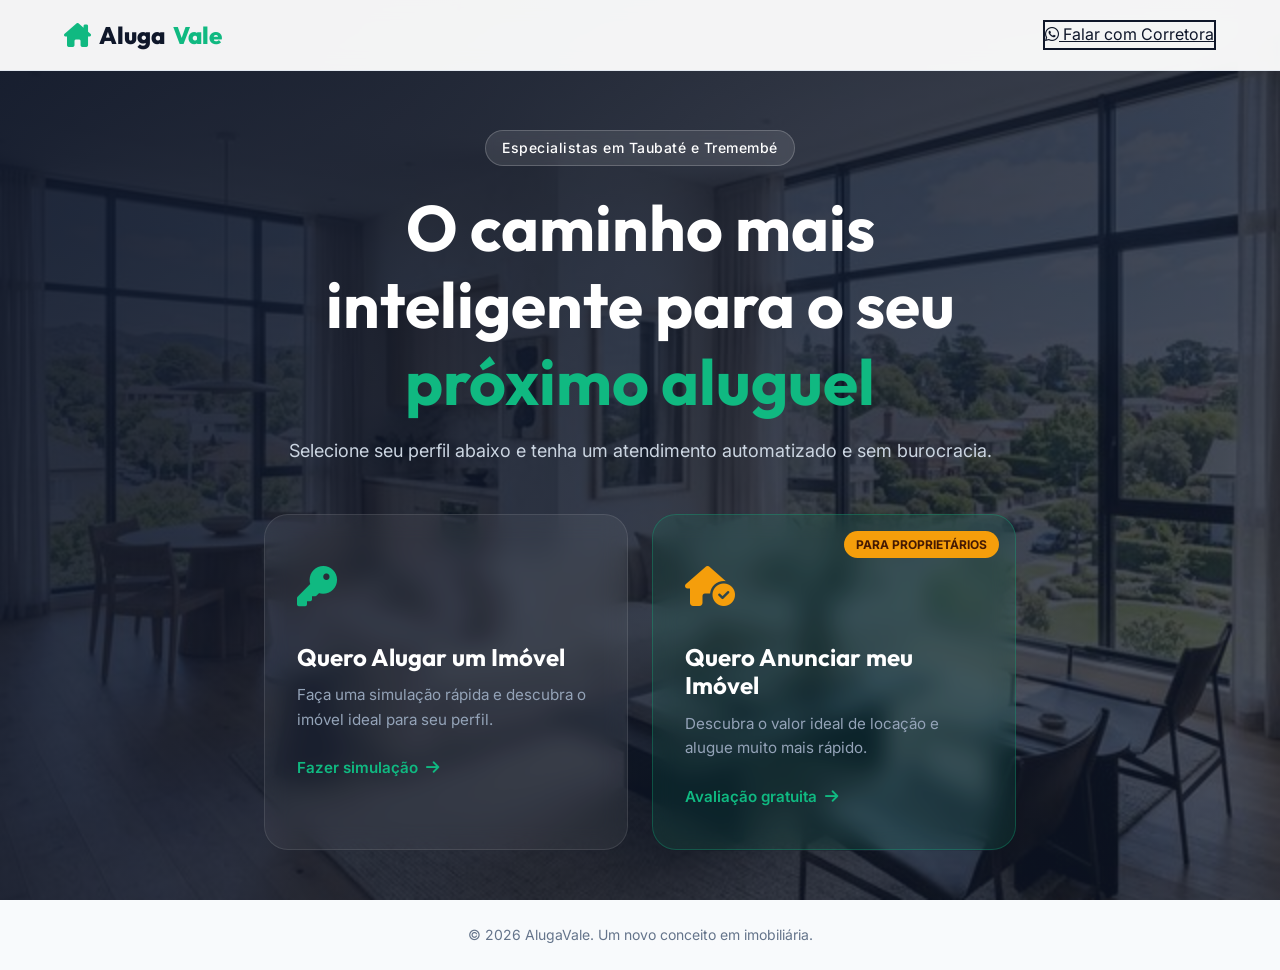
==== index.html @ ba24fe77 "style: format index.html and update whatsapp number" ====
<!DOCTYPE html>
<html lang="pt-BR">

<head>
    <meta charset="UTF-8">
    <meta name="viewport" content="width=device-width, initial-scale=1.0">
    <title>AlugaVale | Especialistas em Taubaté e Tremembé</title>
    <meta name="description"
        content="A forma mais inteligente e ágil de alugar ou anunciar seu imóvel em Taubaté e Tremembé. Sem burocracia.">

    <!-- Google Fonts -->
    <link rel="preconnect" href="https://fonts.googleapis.com">
    <link rel="preconnect" href="https://fonts.gstatic.com" crossorigin>
    <link
        href="https://fonts.googleapis.com/css2?family=Inter:wght@300;400;500;600&family=Outfit:wght@400;500;600;700;800&display=swap"
        rel="stylesheet">

    <!-- FontAwesome -->
    <link rel="stylesheet" href="https://cdnjs.cloudflare.com/ajax/libs/font-awesome/6.4.0/css/all.min.css">

    <link rel="stylesheet" href="css/style.css">
</head>

<body>

    <!-- Navbar -->
    <nav class="navbar">
        <div class="container nav-container">
            <div class="logo">
                <i class="fa-solid fa-house-chimney"></i> Aluga<span>Vale</span>
            </div>
            <a href="https://wa.me/5512992400019" target="_blank" class="btn-outline">
                <i class="fa-brands fa-whatsapp"></i> Falar com Corretora
            </a>
        </div>
    </nav>

    <!-- Main Hero Section -->
    <section class="hero" id="hero-section">
        <div class="hero-bg"></div>
        <div class="hero-overlay"></div>
        <div class="container hero-content">
            <span class="badge">Especialistas em Taubaté e Tremembé</span>
            <h1>O caminho mais inteligente para o seu <span class="highlight">próximo aluguel</span></h1>
            <p class="subtitle">Selecione seu perfil abaixo e tenha um atendimento automatizado e sem burocracia.</p>

            <div class="action-cards">
                <!-- Card Inquilino -->
                <div class="action-card" id="btn-inquilino">
                    <div class="card-icon">
                        <i class="fa-solid fa-key"></i>
                    </div>
                    <h3>Quero Alugar um Imóvel</h3>
                    <p>Faça uma simulação rápida e descubra o imóvel ideal para seu perfil.</p>
                    <span class="card-link">Fazer simulação <i class="fa-solid fa-arrow-right"></i></span>
                </div>

                <!-- Card Proprietário (Destaque) -->
                <div class="action-card featured" id="btn-proprietario">
                    <div class="card-badge">Para Proprietários</div>
                    <div class="card-icon">
                        <i class="fa-solid fa-house-circle-check"></i>
                    </div>
                    <h3>Quero Anunciar meu Imóvel</h3>
                    <p>Descubra o valor ideal de locação e alugue muito mais rápido.</p>
                    <span class="card-link">Avaliação gratuita <i class="fa-solid fa-arrow-right"></i></span>
                </div>
            </div>
        </div>
    </section>

    <!-- Flow: Inquilino (Buscador / Simulador) -->
    <section class="flow-section hidden" id="flow-inquilino">
        <div class="container flow-container">
            <button class="btn-back" onclick="app.showHero()"><i class="fa-solid fa-arrow-left"></i> Voltar</button>
            <div class="form-wrapper">
                <div class="form-header">
                    <h2>Encontre seu novo lar 🏠</h2>
                    <p>Responda 3 perguntas rápidas para encontrarmos as melhores opções para você.</p>
                </div>

                <!-- Progress Line -->
                <div class="progress-bar">
                    <div class="progress-fill" id="tenant-progress"></div>
                </div>

                <div class="wizard" id="tenant-wizard">
                    <!-- Step 1 -->
                    <div class="step active" data-step="1">
                        <h3>Onde você quer morar?</h3>
                        <div class="options-grid">
                            <div class="option-box" onclick="app.selectOption(this, 'cidade', 'Taubaté')">Taubaté</div>
                            <div class="option-box" onclick="app.selectOption(this, 'cidade', 'Tremembé')">Tremembé
                            </div>
                            <div class="option-box" onclick="app.selectOption(this, 'cidade', 'Indiferente')">
                                Indiferente</div>
                        </div>

                        <h3 class="mt-4">Que tipo de imóvel?</h3>
                        <div class="options-grid">
                            <div class="option-box" onclick="app.selectOption(this, 'tipo', 'Casa')">Casa</div>
                            <div class="option-box" onclick="app.selectOption(this, 'tipo', 'Apartamento')">Apartamento
                            </div>
                            <div class="option-box" onclick="app.selectOption(this, 'tipo', 'Comercial')">Comercial
                            </div>
                            <div class="option-box" onclick="app.selectOption(this, 'tipo', 'Terreno')">Terreno</div>
                        </div>
                        <button class="btn-primary mt-4" onclick="app.nextStep('tenant', 2)">Próximo Passo <i
                                class="fa-solid fa-arrow-right"></i></button>
                    </div>

                    <!-- Step 2 -->
                    <div class="step" data-step="2">
                        <h3>Qual o valor máximo de aluguel?</h3>
                        <div class="range-container mt-4">
                            <input type="range" id="rent-value" min="800" max="4000" step="100" value="1500"
                                oninput="app.updateRentValue(this.value)">
                            <div class="value-display">Até R$ <span id="rent-value-display">1.500</span>/mês</div>
                        </div>
                        <p class="hint"><i class="fa-solid fa-circle-info"></i> Lembre-se: o aluguel não deve
                            comprometer mais que 30% da sua renda.</p>

                        <div class="step-actions mt-4">
                            <button class="btn-outline" onclick="app.prevStep('tenant', 1)">Voltar</button>
                            <button class="btn-primary" onclick="app.nextStep('tenant', 3)">Próximo Passo <i
                                    class="fa-solid fa-arrow-right"></i></button>
                        </div>
                    </div>

                    <!-- Step 3 -->
                    <div class="step" data-step="3">
                        <h3>Análise de Perfil (Confidencial) 🔒</h3>
                        <p class="subtitle mb-4">Isso ajuda a agilizar a sua aprovação!</p>

                        <div class="input-group">
                            <label>Renda familiar mensal aproximada:</label>
                            <select id="renda-familiar" class="form-control">
                                <option value="Até R$ 3.000">Até R$ 3.000</option>
                                <option value="R$ 3.000 a R$ 5.000">R$ 3.000 a R$ 5.000</option>
                                <option value="R$ 5.000 a R$ 8.000">R$ 5.000 a R$ 8.000</option>
                                <option value="Acima de R$ 8.000">Acima de R$ 8.000</option>
                            </select>
                        </div>

                        <div class="input-group mt-4">
                            <label>Possui restrição no nome (SPC/Serasa)?</label>
                            <div class="options-grid">
                                <div class="option-box" onclick="app.selectOption(this, 'restricao', 'Não')">Não, nome
                                    limpo</div>
                                <div class="option-box" onclick="app.selectOption(this, 'restricao', 'Sim')">Sim, possuo
                                </div>
                            </div>
                        </div>

                        <div class="step-actions mt-4">
                            <button class="btn-outline" onclick="app.prevStep('tenant', 2)">Voltar</button>
                            <button class="btn-success" onclick="app.finishTenantFlow()">Ver Resultado <i
                                    class="fa-solid fa-check"></i></button>
                        </div>
                    </div>

                    <!-- Result -->
                    <div class="step" data-step="4">
                        <div class="success-message">
                            <div class="success-icon"><i class="fa-solid fa-bolt"></i></div>
                            <h3>Análise Concluída!</h3>
                            <p>Temos ótimas opções com o seu perfil. Como seu perfil já está pré-analisado, seu
                                atendimento será prioritário.</p>
                            <button class="btn-whatsapp pulse" onclick="app.sendTenantWhatsApp()">
                                <i class="fa-brands fa-whatsapp"></i> Falar com a Corretora Agora
                            </button>
                        </div>
                    </div>
                </div>
            </div>
        </div>
    </section>

    <!-- Flow: Proprietário (Captação) -->
    <section class="flow-section hidden" id="flow-proprietario">
        <div class="container flow-container">
            <button class="btn-back" onclick="app.showHero()"><i class="fa-solid fa-arrow-left"></i> Voltar</button>
            <div class="form-wrapper">
                <div class="form-header">
                    <div class="badge-gold">Avaliação Gratuita</div>
                    <h2>Alugue seu imóvel rápido 🚀</h2>
                    <p>Preencha os dados básicos do seu imóvel e receba uma estimativa de preço e nosso plano de
                        captação.</p>
                </div>

                <div class="owner-form">
                    <div class="input-group">
                        <label>Seu Nome</label>
                        <input type="text" id="owner-name" class="form-control" placeholder="Como devemos te chamar?">
                    </div>
                    <div class="input-group">
                        <label>Tipo de Imóvel</label>
                        <select id="owner-type" class="form-control">
                            <option value="Casa">Casa</option>
                            <option value="Apartamento">Apartamento</option>
                            <option value="Ponto Comercial">Ponto Comercial</option>
                            <option value="Terreno">Terreno</option>
                        </select>
                    </div>
                    <div class="input-group">
                        <label>Bairro do Imóvel (Taubaté ou Tremembé)</label>
                        <input type="text" id="owner-bairro" class="form-control"
                            placeholder="Ex: Independência, Taubaté">
                    </div>

                    <button class="btn-primary btn-block mt-4" onclick="app.sendOwnerWhatsApp()">
                        Solicitar Avaliação e Alugar Rápido <i class="fa-solid fa-paper-plane"></i>
                    </button>
                </div>

                <div class="benefits-grid mt-4">
                    <div class="benefit-item">
                        <i class="fa-solid fa-shield-halved"></i> Aluguel Garantido
                    </div>
                    <div class="benefit-item">
                        <i class="fa-solid fa-bolt"></i> Agilidade
                    </div>
                    <div class="benefit-item">
                        <i class="fa-solid fa-magnifying-glass-chart"></i> Vistoria Detalhada
                    </div>
                </div>
            </div>
        </div>
    </section>

    <!-- Footer -->
    <footer>
        <div class="container footer-content">
            <p>&copy; 2026 AlugaVale. Um novo conceito em imobiliária.</p>
        </div>
    </footer>

    <script src="js/app.js"></script>
</body>

</html>
---- css/style.css ----
/* =========================================
   Design System & Variables
   ========================================= */
:root {
    /* Colors */
    --primary: #0F172A; /* Deep Navy */
    --primary-light: #1E293B;
    --accent: #10B981; /* Emerald Green - Success/Action */
    --accent-hover: #059669;
    --gold: #F59E0B; /* Used for premium highlights */
    
    --bg-main: #F8FAFC;
    --surface: #FFFFFF;
    
    --text-main: #1E293B;
    --text-muted: #64748B;
    
    /* Typography */
    --font-heading: 'Outfit', sans-serif;
    --font-body: 'Inter', sans-serif;
    
    /* Shadows & Effects */
    --shadow-sm: 0 1px 2px 0 rgb(0 0 0 / 0.05);
    --shadow-md: 0 4px 6px -1px rgb(0 0 0 / 0.1), 0 2px 4px -2px rgb(0 0 0 / 0.1);
    --shadow-xl: 0 20px 25px -5px rgb(0 0 0 / 0.1), 0 8px 10px -6px rgb(0 0 0 / 0.1);
    --shadow-colored: 0 20px 25px -5px rgba(16, 185, 129, 0.2);
    
    --radius-md: 12px;
    --radius-lg: 24px;
    --transition: all 0.3s cubic-bezier(0.4, 0, 0.2, 1);
}

/* =========================================
   Reset & Base Styles
   ========================================= */
* {
    margin: 0;
    padding: 0;
    box-sizing: border-box;
}

body {
    font-family: var(--font-body);
    background-color: var(--bg-main);
    color: var(--text-main);
    line-height: 1.6;
    -webkit-font-smoothing: antialiased;
}

h1, h2, h3, h4, h5, h6 {
    font-family: var(--font-heading);
    font-weight: 700;
    line-height: 1.2;
    color: var(--primary);
}

.container {
    width: 100%;
    max-width: 1200px;
    margin: 0 auto;
    padding: 0 24px;
}

.hidden {
    display: none !important;
}

.mt-4 { margin-top: 1.5rem; }
.mb-4 { margin-bottom: 1.5rem; }

/* =========================================
   Buttons & Inputs
   ========================================= */
button, .btn {
    font-family: var(--font-body);
    font-weight: 600;
    border: none;
    border-radius: var(--radius-md);
    padding: 14px 28px;
    cursor: pointer;
    transition: var(--transition);
    display: inline-flex;
    align-items: center;
    justify-content: center;
    gap: 8px;
    font-size: 1rem;
}

.btn-primary {
    background-color: var(--primary);
    color: white;
}
.btn-primary:hover {
    background-color: var(--primary-light);
    transform: translateY(-2px);
    box-shadow: var(--shadow-md);
}

.btn-success {
    background-color: var(--accent);
    color: white;
}
.btn-success:hover {
    background-color: var(--accent-hover);
    transform: translateY(-2px);
    box-shadow: var(--shadow-colored);
}

.btn-outline {
    background-color: transparent;
    color: var(--primary);
    border: 2px solid var(--primary);
}
.btn-outline:hover {
    background-color: var(--primary);
    color: white;
}

.btn-whatsapp {
    background-color: #25D366;
    color: white;
    font-size: 1.1rem;
    padding: 16px 32px;
}
.btn-whatsapp:hover {
    background-color: #1EBE5D;
}

.btn-block {
    width: 100%;
}

.form-control {
    width: 100%;
    padding: 14px;
    border: 1px solid #E2E8F0;
    border-radius: var(--radius-md);
    font-family: var(--font-body);
    font-size: 1rem;
    color: var(--text-main);
    transition: var(--transition);
    background-color: var(--bg-main);
}
.form-control:focus {
    outline: none;
    border-color: var(--accent);
    box-shadow: 0 0 0 3px rgba(16, 185, 129, 0.1);
}

.input-group label {
    display: block;
    font-weight: 500;
    margin-bottom: 8px;
    color: var(--primary);
}

/* =========================================
   Navbar
   ========================================= */
.navbar {
    background-color: rgba(255, 255, 255, 0.95);
    backdrop-filter: blur(10px);
    position: fixed;
    top: 0;
    left: 0;
    width: 100%;
    z-index: 100;
    border-bottom: 1px solid #E2E8F0;
    padding: 16px 0;
}
.nav-container {
    display: flex;
    justify-content: space-between;
    align-items: center;
}
.logo {
    font-size: 1.5rem;
    font-family: var(--font-heading);
    font-weight: 800;
    color: var(--primary);
    display: flex;
    align-items: center;
    gap: 8px;
}
.logo span {
    color: var(--accent);
}
.logo i {
    color: var(--accent);
}

/* =========================================
   Hero Section
   ========================================= */
.hero {
    min-height: 100vh;
    display: flex;
    align-items: center;
    position: relative;
    padding-top: 80px; /* Offset for navbar */
    overflow: hidden;
}

.hero-bg {
    position: absolute;
    top: 0;
    left: 0;
    width: 100%;
    height: 100%;
    background: url('../images/hero-bg.png') center/cover no-repeat;
    z-index: 1;
}

.hero-overlay {
    position: absolute;
    top: 0;
    left: 0;
    width: 100%;
    height: 100%;
    background: linear-gradient(135deg, rgba(15, 23, 42, 0.95) 0%, rgba(15, 23, 42, 0.7) 100%);
    z-index: 2;
}

.hero-content {
    position: relative;
    z-index: 3;
    color: white;
    text-align: center;
    max-width: 800px;
}

.badge {
    display: inline-block;
    background: rgba(255, 255, 255, 0.1);
    backdrop-filter: blur(4px);
    padding: 6px 16px;
    border-radius: 100px;
    font-size: 0.875rem;
    font-weight: 500;
    margin-bottom: 24px;
    border: 1px solid rgba(255, 255, 255, 0.2);
    letter-spacing: 0.5px;
}

.hero h1 {
    font-size: clamp(2.5rem, 5vw, 4rem);
    color: white;
    margin-bottom: 16px;
}
.hero h1 .highlight {
    color: var(--accent);
    position: relative;
}

.hero .subtitle {
    font-size: 1.125rem;
    color: #CBD5E1;
    margin-bottom: 48px;
}

/* Action Cards */
.action-cards {
    display: grid;
    grid-template-columns: repeat(auto-fit, minmax(300px, 1fr));
    gap: 24px;
    margin-top: 32px;
}

.action-card {
    background: rgba(255, 255, 255, 0.05);
    backdrop-filter: blur(12px);
    border: 1px solid rgba(255, 255, 255, 0.1);
    border-radius: var(--radius-lg);
    padding: 40px 32px;
    text-align: left;
    cursor: pointer;
    transition: var(--transition);
    position: relative;
    overflow: hidden;
}

.action-card:hover {
    background: rgba(255, 255, 255, 0.1);
    transform: translateY(-8px);
    border-color: rgba(255, 255, 255, 0.3);
}

.action-card.featured {
    background: rgba(16, 185, 129, 0.1);
    border: 1px solid rgba(16, 185, 129, 0.3);
}
.action-card.featured:hover {
    background: rgba(16, 185, 129, 0.15);
    border-color: var(--accent);
    box-shadow: 0 10px 30px -10px rgba(16, 185, 129, 0.3);
}

.card-badge {
    position: absolute;
    top: 16px;
    right: 16px;
    background: var(--gold);
    color: #451A03;
    font-size: 0.75rem;
    font-weight: 700;
    padding: 4px 12px;
    border-radius: 100px;
    text-transform: uppercase;
}

.card-icon {
    font-size: 2.5rem;
    color: var(--accent);
    margin-bottom: 24px;
}
.action-card.featured .card-icon {
    color: var(--gold);
}

.action-card h3 {
    color: white;
    font-size: 1.5rem;
    margin-bottom: 12px;
}

.action-card p {
    color: #94A3B8;
    margin-bottom: 24px;
    font-size: 0.95rem;
}

.card-link {
    color: var(--accent);
    font-weight: 600;
    display: flex;
    align-items: center;
    gap: 8px;
    font-size: 0.95rem;
}

/* =========================================
   Flow Sections (Forms & Wizard)
   ========================================= */
.flow-section {
    min-height: 100vh;
    padding: 100px 0 60px;
    animation: fadeIn 0.4s ease-out;
}

.btn-back {
    background: none;
    color: var(--text-muted);
    padding: 8px 0;
    margin-bottom: 24px;
}
.btn-back:hover {
    color: var(--primary);
}

.form-wrapper {
    background: var(--surface);
    border-radius: var(--radius-lg);
    box-shadow: var(--shadow-xl);
    padding: 48px;
    max-width: 700px;
    margin: 0 auto;
}

.form-header {
    text-align: center;
    margin-bottom: 40px;
}

.badge-gold {
    display: inline-block;
    background: #FEF3C7;
    color: #D97706;
    padding: 6px 16px;
    border-radius: 100px;
    font-size: 0.875rem;
    font-weight: 600;
    margin-bottom: 16px;
}

.form-header p {
    color: var(--text-muted);
    margin-top: 8px;
}

/* Wizard Logic */
.progress-bar {
    height: 6px;
    background: #E2E8F0;
    border-radius: 100px;
    margin-bottom: 40px;
    overflow: hidden;
}
.progress-fill {
    height: 100%;
    background: var(--accent);
    width: 25%;
    transition: width 0.4s ease;
}

.step {
    display: none;
    animation: slideUp 0.4s ease-out;
}
.step.active {
    display: block;
}

/* Options Grid */
.options-grid {
    display: grid;
    grid-template-columns: repeat(auto-fit, minmax(150px, 1fr));
    gap: 16px;
    margin-top: 16px;
}

.option-box {
    border: 2px solid #E2E8F0;
    border-radius: var(--radius-md);
    padding: 16px;
    text-align: center;
    cursor: pointer;
    font-weight: 500;
    transition: var(--transition);
    color: var(--text-muted);
}
.option-box:hover {
    border-color: var(--accent);
    color: var(--primary);
    background: rgba(16, 185, 129, 0.05);
}
.option-box.selected {
    border-color: var(--accent);
    background: var(--accent);
    color: white;
}

/* Range Input */
.range-container {
    padding: 24px;
    background: var(--bg-main);
    border-radius: var(--radius-md);
    text-align: center;
}
input[type=range] {
    width: 100%;
    accent-color: var(--accent);
    margin-bottom: 16px;
}
.value-display {
    font-size: 1.5rem;
    font-family: var(--font-heading);
    font-weight: 700;
    color: var(--primary);
}
.hint {
    font-size: 0.875rem;
    color: var(--text-muted);
    margin-top: 12px;
    text-align: center;
}

.step-actions {
    display: flex;
    justify-content: space-between;
}

/* Success Message */
.success-message {
    text-align: center;
    padding: 24px 0;
}
.success-icon {
    font-size: 4rem;
    color: var(--gold);
    margin-bottom: 24px;
}
.success-message p {
    color: var(--text-muted);
    margin-bottom: 32px;
}

.pulse {
    animation: pulseObj 2s infinite;
}

/* Owner Form specific */
.owner-form .input-group {
    margin-bottom: 20px;
}

.benefits-grid {
    display: grid;
    grid-template-columns: repeat(3, 1fr);
    gap: 16px;
    border-top: 1px solid #E2E8F0;
    padding-top: 24px;
}
.benefit-item {
    text-align: center;
    font-size: 0.875rem;
    color: var(--text-muted);
    font-weight: 500;
}
.benefit-item i {
    display: block;
    font-size: 1.5rem;
    color: var(--accent);
    margin-bottom: 8px;
}

/* Footer */
footer {
    text-align: center;
    padding: 24px;
    color: var(--text-muted);
    font-size: 0.875rem;
}

/* =========================================
   Animations
   ========================================= */
@keyframes fadeIn {
    from { opacity: 0; }
    to { opacity: 1; }
}
@keyframes slideUp {
    from { opacity: 0; transform: translateY(20px); }
    to { opacity: 1; transform: translateY(0); }
}
@keyframes pulseObj {
    0% { box-shadow: 0 0 0 0 rgba(37, 211, 102, 0.4); }
    70% { box-shadow: 0 0 0 15px rgba(37, 211, 102, 0); }
    100% { box-shadow: 0 0 0 0 rgba(37, 211, 102, 0); }
}

/* Responsive */
@media (max-width: 768px) {
    .hero h1 { font-size: 2.25rem; }
    .form-wrapper { padding: 32px 24px; }
    .benefits-grid { grid-template-columns: 1fr; }
}
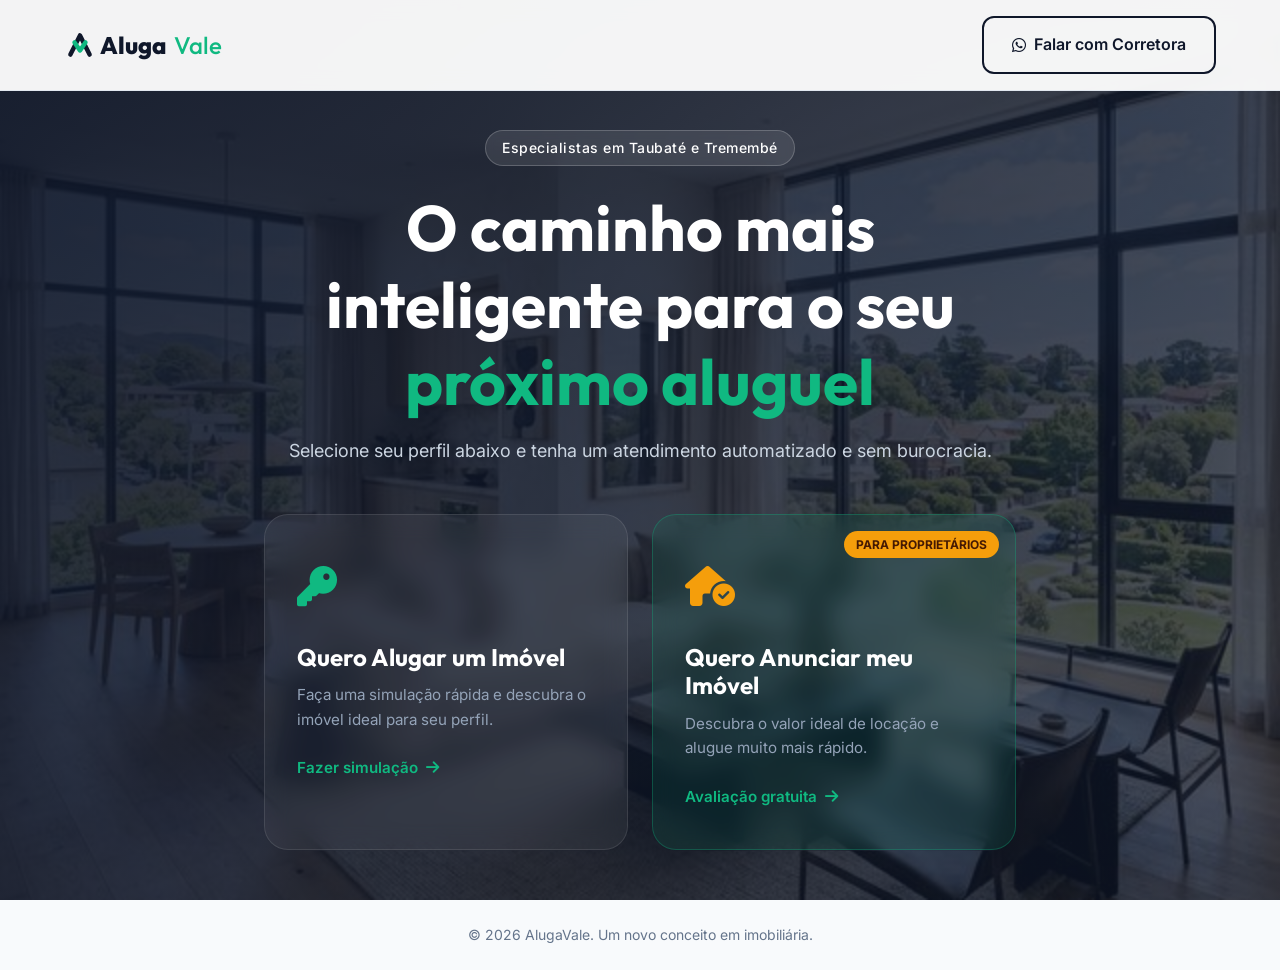
==== commit 26334243: "feat: custom SVG logo and favicon" ====
--- a/index.html
+++ b/index.html
@@ -7,6 +7,7 @@
     <title>AlugaVale | Especialistas em Taubaté e Tremembé</title>
     <meta name="description"
         content="A forma mais inteligente e ágil de alugar ou anunciar seu imóvel em Taubaté e Tremembé. Sem burocracia.">
+    <link rel="icon" type="image/svg+xml" href="images/favicon.svg">
 
     <!-- Google Fonts -->
     <link rel="preconnect" href="https://fonts.googleapis.com">
@@ -27,7 +28,8 @@
     <nav class="navbar">
         <div class="container nav-container">
             <div class="logo">
-                <i class="fa-solid fa-house-chimney"></i> Aluga<span>Vale</span>
+                <img src="images/favicon.svg" alt="Logo AlugaVale" width="32" height="32" style="margin-right: -4px;">
+                Aluga<span style="font-weight: 500;">Vale</span>
             </div>
             <a href="https://wa.me/5512992400019" target="_blank" class="btn-outline">
                 <i class="fa-brands fa-whatsapp"></i> Falar com Corretora
--- a/css/style.css
+++ b/css/style.css
@@ -71,7 +71,7 @@
 /* =========================================
    Buttons & Inputs
    ========================================= */
-button, .btn {
+button, .btn, [class*="btn-"] {
     font-family: var(--font-body);
     font-weight: 600;
     border: none;
@@ -84,6 +84,7 @@
     justify-content: center;
     gap: 8px;
     font-size: 1rem;
+    text-decoration: none;
 }
 
 .btn-primary {
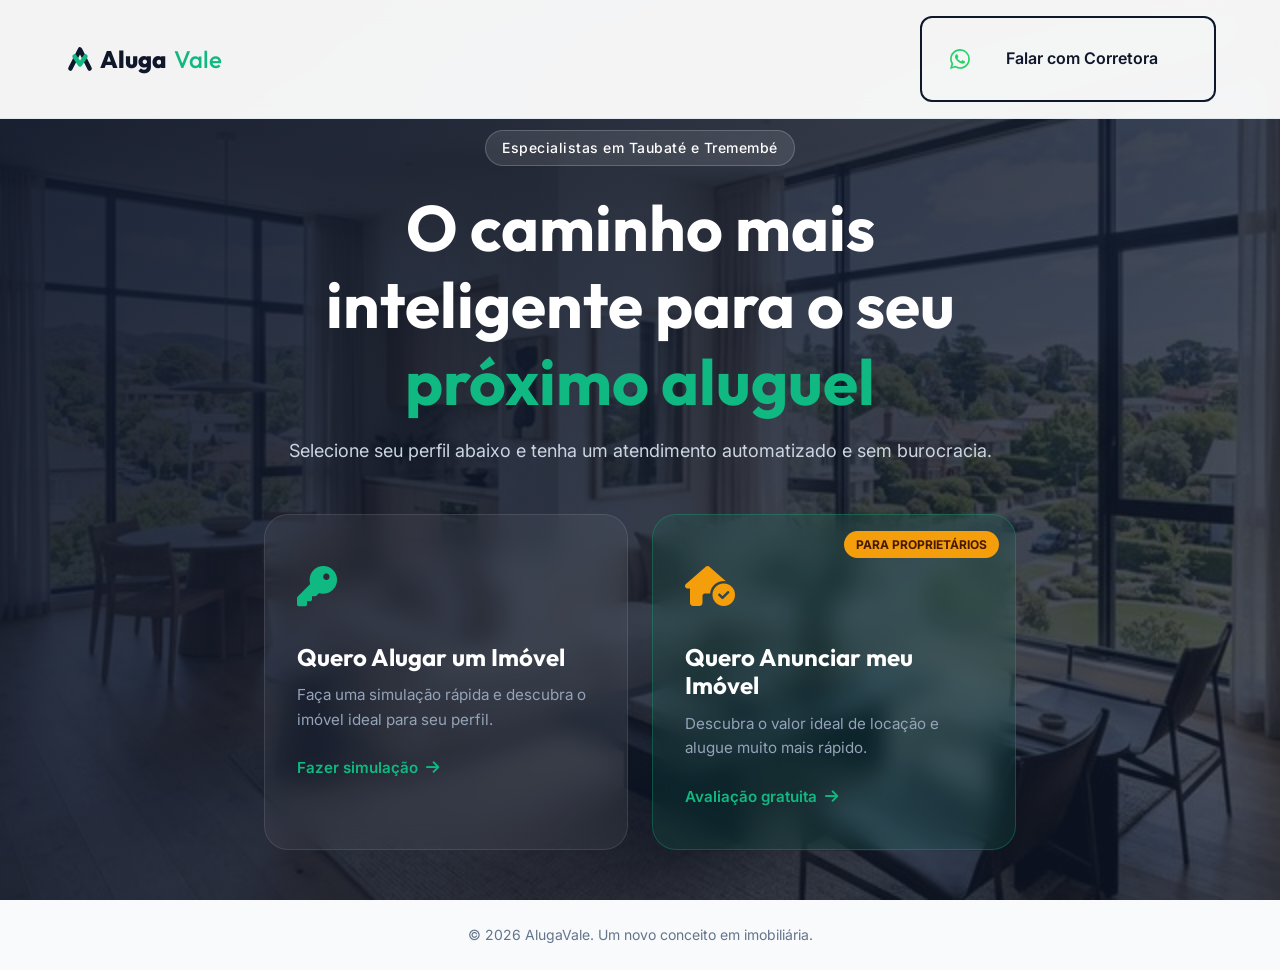
==== commit d1f3d0b5: "style: use official WhatsApp SVG icon and improve mobile button sizing" ====
--- a/index.html
+++ b/index.html
@@ -31,8 +31,9 @@
                 <img src="images/favicon.svg" alt="Logo AlugaVale" width="32" height="32" style="margin-right: -4px;">
                 Aluga<span style="font-weight: 500;">Vale</span>
             </div>
-            <a href="https://wa.me/5512992400019" target="_blank" class="btn-outline">
-                <i class="fa-brands fa-whatsapp"></i> Falar com Corretora
+            <a href="https://wa.me/5512992400019" target="_blank" class="btn-outline btn-nav-whatsapp">
+                <svg xmlns="http://www.w3.org/2000/svg" class="icon-whatsapp" width="20" height="20" fill="currentColor" viewBox="0 0 16 16"><path d="M13.601 2.326A7.85 7.85 0 0 0 7.994 0C3.627 0 .068 3.558.064 7.926c0 1.399.366 2.76 1.057 3.965L0 16l4.204-1.102a7.9 7.9 0 0 0 3.79.965h.004c4.368 0 7.926-3.558 7.93-7.93A7.9 7.9 0 0 0 13.6 2.326zM7.994 14.521a6.6 6.6 0 0 1-3.356-.92l-.24-.144-2.494.654.666-2.433-.156-.251a6.56 6.56 0 0 1-1.007-3.505c0-3.626 2.957-6.584 6.591-6.584a6.56 6.56 0 0 1 4.66 1.931 6.56 6.56 0 0 1 1.928 4.66c-.004 3.639-2.961 6.592-6.592 6.592m3.615-4.934c-.197-.099-1.17-.578-1.353-.646-.182-.065-.315-.099-.445.099-.133.197-.513.646-.627.775-.114.133-.232.148-.43.05-.197-.1-.836-.308-1.592-.985-.59-.525-.985-1.175-1.103-1.372-.114-.198-.011-.304.088-.403.087-.088.197-.232.296-.346.1-.114.133-.198.198-.33.065-.134.034-.248-.015-.347-.05-.099-.445-1.076-.612-1.47-.16-.389-.323-.335-.445-.34-.114-.007-.247-.007-.38-.007a.73.73 0 0 0-.529.247c-.182.198-.691.677-.691 1.654s.71 1.916.81 2.049c.098.133 1.394 2.132 3.383 2.992.47.205.84.326 1.129.418.475.152.904.129 1.246.08.38-.058 1.171-.48 1.338-.943.164-.464.164-.86.114-.943-.049-.084-.182-.133-.38-.232"/></svg>
+                <span class="btn-text">Falar com Corretora</span>
             </a>
         </div>
     </nav>
@@ -169,7 +170,7 @@
                             <p>Temos ótimas opções com o seu perfil. Como seu perfil já está pré-analisado, seu
                                 atendimento será prioritário.</p>
                             <button class="btn-whatsapp pulse" onclick="app.sendTenantWhatsApp()">
-                                <i class="fa-brands fa-whatsapp"></i> Falar com a Corretora Agora
+                                <svg xmlns="http://www.w3.org/2000/svg" class="icon-whatsapp" width="20" height="20" fill="currentColor" viewBox="0 0 16 16"><path d="M13.601 2.326A7.85 7.85 0 0 0 7.994 0C3.627 0 .068 3.558.064 7.926c0 1.399.366 2.76 1.057 3.965L0 16l4.204-1.102a7.9 7.9 0 0 0 3.79.965h.004c4.368 0 7.926-3.558 7.93-7.93A7.9 7.9 0 0 0 13.6 2.326zM7.994 14.521a6.6 6.6 0 0 1-3.356-.92l-.24-.144-2.494.654.666-2.433-.156-.251a6.56 6.56 0 0 1-1.007-3.505c0-3.626 2.957-6.584 6.591-6.584a6.56 6.56 0 0 1 4.66 1.931 6.56 6.56 0 0 1 1.928 4.66c-.004 3.639-2.961 6.592-6.592 6.592m3.615-4.934c-.197-.099-1.17-.578-1.353-.646-.182-.065-.315-.099-.445.099-.133.197-.513.646-.627.775-.114.133-.232.148-.43.05-.197-.1-.836-.308-1.592-.985-.59-.525-.985-1.175-1.103-1.372-.114-.198-.011-.304.088-.403.087-.088.197-.232.296-.346.1-.114.133-.198.198-.33.065-.134.034-.248-.015-.347-.05-.099-.445-1.076-.612-1.47-.16-.389-.323-.335-.445-.34-.114-.007-.247-.007-.38-.007a.73.73 0 0 0-.529.247c-.182.198-.691.677-.691 1.654s.71 1.916.81 2.049c.098.133 1.394 2.132 3.383 2.992.47.205.84.326 1.129.418.475.152.904.129 1.246.08.38-.058 1.171-.48 1.338-.943.164-.464.164-.86.114-.943-.049-.084-.182-.133-.38-.232"/></svg> Falar com a Corretora Agora
                             </button>
                         </div>
                     </div>
--- a/css/style.css
+++ b/css/style.css
@@ -544,4 +544,16 @@
     .hero h1 { font-size: 2.25rem; }
     .form-wrapper { padding: 32px 24px; }
     .benefits-grid { grid-template-columns: 1fr; }
-}
+    
+    .btn-nav-whatsapp {
+        padding: 8px 14px !important;
+        font-size: 0.85rem !important;
+    }
+    .btn-nav-whatsapp .icon-whatsapp {
+        width: 18px;
+        height: 18px;
+    }
+}
+.btn-nav-whatsapp .icon-whatsapp {
+    color: #25D366; /* Official WhatsApp Green */
+}
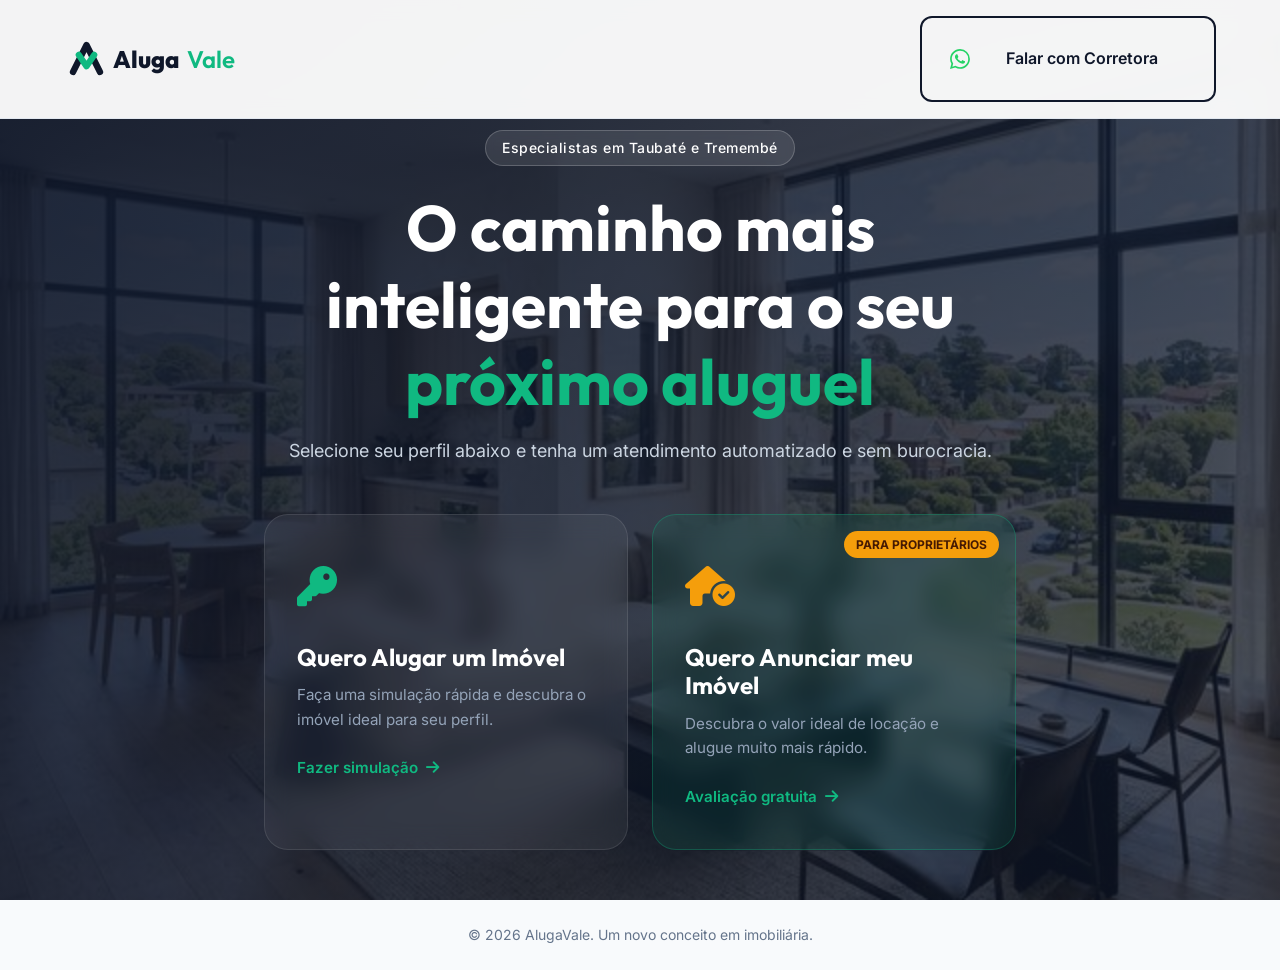
==== commit 8c1c86a8: "style: user updates to logo sizing and HTML formatting" ====
--- a/index.html
+++ b/index.html
@@ -28,11 +28,15 @@
     <nav class="navbar">
         <div class="container nav-container">
             <div class="logo">
-                <img src="images/favicon.svg" alt="Logo AlugaVale" width="32" height="32" style="margin-right: -4px;">
-                Aluga<span style="font-weight: 500;">Vale</span>
+                <img src="images/favicon.svg" alt="Logo AlugaVale" width="45" height="45" style="margin-right: -4px;">
+                Aluga<span style="font-weight: 600;">Vale</span>
             </div>
             <a href="https://wa.me/5512992400019" target="_blank" class="btn-outline btn-nav-whatsapp">
-                <svg xmlns="http://www.w3.org/2000/svg" class="icon-whatsapp" width="20" height="20" fill="currentColor" viewBox="0 0 16 16"><path d="M13.601 2.326A7.85 7.85 0 0 0 7.994 0C3.627 0 .068 3.558.064 7.926c0 1.399.366 2.76 1.057 3.965L0 16l4.204-1.102a7.9 7.9 0 0 0 3.79.965h.004c4.368 0 7.926-3.558 7.93-7.93A7.9 7.9 0 0 0 13.6 2.326zM7.994 14.521a6.6 6.6 0 0 1-3.356-.92l-.24-.144-2.494.654.666-2.433-.156-.251a6.56 6.56 0 0 1-1.007-3.505c0-3.626 2.957-6.584 6.591-6.584a6.56 6.56 0 0 1 4.66 1.931 6.56 6.56 0 0 1 1.928 4.66c-.004 3.639-2.961 6.592-6.592 6.592m3.615-4.934c-.197-.099-1.17-.578-1.353-.646-.182-.065-.315-.099-.445.099-.133.197-.513.646-.627.775-.114.133-.232.148-.43.05-.197-.1-.836-.308-1.592-.985-.59-.525-.985-1.175-1.103-1.372-.114-.198-.011-.304.088-.403.087-.088.197-.232.296-.346.1-.114.133-.198.198-.33.065-.134.034-.248-.015-.347-.05-.099-.445-1.076-.612-1.47-.16-.389-.323-.335-.445-.34-.114-.007-.247-.007-.38-.007a.73.73 0 0 0-.529.247c-.182.198-.691.677-.691 1.654s.71 1.916.81 2.049c.098.133 1.394 2.132 3.383 2.992.47.205.84.326 1.129.418.475.152.904.129 1.246.08.38-.058 1.171-.48 1.338-.943.164-.464.164-.86.114-.943-.049-.084-.182-.133-.38-.232"/></svg>
+                <svg xmlns="http://www.w3.org/2000/svg" class="icon-whatsapp" width="20" height="20" fill="currentColor"
+                    viewBox="0 0 16 16">
+                    <path
+                        d="M13.601 2.326A7.85 7.85 0 0 0 7.994 0C3.627 0 .068 3.558.064 7.926c0 1.399.366 2.76 1.057 3.965L0 16l4.204-1.102a7.9 7.9 0 0 0 3.79.965h.004c4.368 0 7.926-3.558 7.93-7.93A7.9 7.9 0 0 0 13.6 2.326zM7.994 14.521a6.6 6.6 0 0 1-3.356-.92l-.24-.144-2.494.654.666-2.433-.156-.251a6.56 6.56 0 0 1-1.007-3.505c0-3.626 2.957-6.584 6.591-6.584a6.56 6.56 0 0 1 4.66 1.931 6.56 6.56 0 0 1 1.928 4.66c-.004 3.639-2.961 6.592-6.592 6.592m3.615-4.934c-.197-.099-1.17-.578-1.353-.646-.182-.065-.315-.099-.445.099-.133.197-.513.646-.627.775-.114.133-.232.148-.43.05-.197-.1-.836-.308-1.592-.985-.59-.525-.985-1.175-1.103-1.372-.114-.198-.011-.304.088-.403.087-.088.197-.232.296-.346.1-.114.133-.198.198-.33.065-.134.034-.248-.015-.347-.05-.099-.445-1.076-.612-1.47-.16-.389-.323-.335-.445-.34-.114-.007-.247-.007-.38-.007a.73.73 0 0 0-.529.247c-.182.198-.691.677-.691 1.654s.71 1.916.81 2.049c.098.133 1.394 2.132 3.383 2.992.47.205.84.326 1.129.418.475.152.904.129 1.246.08.38-.058 1.171-.48 1.338-.943.164-.464.164-.86.114-.943-.049-.084-.182-.133-.38-.232" />
+                </svg>
                 <span class="btn-text">Falar com Corretora</span>
             </a>
         </div>
@@ -170,7 +174,11 @@
                             <p>Temos ótimas opções com o seu perfil. Como seu perfil já está pré-analisado, seu
                                 atendimento será prioritário.</p>
                             <button class="btn-whatsapp pulse" onclick="app.sendTenantWhatsApp()">
-                                <svg xmlns="http://www.w3.org/2000/svg" class="icon-whatsapp" width="20" height="20" fill="currentColor" viewBox="0 0 16 16"><path d="M13.601 2.326A7.85 7.85 0 0 0 7.994 0C3.627 0 .068 3.558.064 7.926c0 1.399.366 2.76 1.057 3.965L0 16l4.204-1.102a7.9 7.9 0 0 0 3.79.965h.004c4.368 0 7.926-3.558 7.93-7.93A7.9 7.9 0 0 0 13.6 2.326zM7.994 14.521a6.6 6.6 0 0 1-3.356-.92l-.24-.144-2.494.654.666-2.433-.156-.251a6.56 6.56 0 0 1-1.007-3.505c0-3.626 2.957-6.584 6.591-6.584a6.56 6.56 0 0 1 4.66 1.931 6.56 6.56 0 0 1 1.928 4.66c-.004 3.639-2.961 6.592-6.592 6.592m3.615-4.934c-.197-.099-1.17-.578-1.353-.646-.182-.065-.315-.099-.445.099-.133.197-.513.646-.627.775-.114.133-.232.148-.43.05-.197-.1-.836-.308-1.592-.985-.59-.525-.985-1.175-1.103-1.372-.114-.198-.011-.304.088-.403.087-.088.197-.232.296-.346.1-.114.133-.198.198-.33.065-.134.034-.248-.015-.347-.05-.099-.445-1.076-.612-1.47-.16-.389-.323-.335-.445-.34-.114-.007-.247-.007-.38-.007a.73.73 0 0 0-.529.247c-.182.198-.691.677-.691 1.654s.71 1.916.81 2.049c.098.133 1.394 2.132 3.383 2.992.47.205.84.326 1.129.418.475.152.904.129 1.246.08.38-.058 1.171-.48 1.338-.943.164-.464.164-.86.114-.943-.049-.084-.182-.133-.38-.232"/></svg> Falar com a Corretora Agora
+                                <svg xmlns="http://www.w3.org/2000/svg" class="icon-whatsapp" width="20" height="20"
+                                    fill="currentColor" viewBox="0 0 16 16">
+                                    <path
+                                        d="M13.601 2.326A7.85 7.85 0 0 0 7.994 0C3.627 0 .068 3.558.064 7.926c0 1.399.366 2.76 1.057 3.965L0 16l4.204-1.102a7.9 7.9 0 0 0 3.79.965h.004c4.368 0 7.926-3.558 7.93-7.93A7.9 7.9 0 0 0 13.6 2.326zM7.994 14.521a6.6 6.6 0 0 1-3.356-.92l-.24-.144-2.494.654.666-2.433-.156-.251a6.56 6.56 0 0 1-1.007-3.505c0-3.626 2.957-6.584 6.591-6.584a6.56 6.56 0 0 1 4.66 1.931 6.56 6.56 0 0 1 1.928 4.66c-.004 3.639-2.961 6.592-6.592 6.592m3.615-4.934c-.197-.099-1.17-.578-1.353-.646-.182-.065-.315-.099-.445.099-.133.197-.513.646-.627.775-.114.133-.232.148-.43.05-.197-.1-.836-.308-1.592-.985-.59-.525-.985-1.175-1.103-1.372-.114-.198-.011-.304.088-.403.087-.088.197-.232.296-.346.1-.114.133-.198.198-.33.065-.134.034-.248-.015-.347-.05-.099-.445-1.076-.612-1.47-.16-.389-.323-.335-.445-.34-.114-.007-.247-.007-.38-.007a.73.73 0 0 0-.529.247c-.182.198-.691.677-.691 1.654s.71 1.916.81 2.049c.098.133 1.394 2.132 3.383 2.992.47.205.84.326 1.129.418.475.152.904.129 1.246.08.38-.058 1.171-.48 1.338-.943.164-.464.164-.86.114-.943-.049-.084-.182-.133-.38-.232" />
+                                </svg> Falar com a Corretora Agora
                             </button>
                         </div>
                     </div>
--- a/css/style.css
+++ b/css/style.css
@@ -541,17 +541,43 @@
 
 /* Responsive */
 @media (max-width: 768px) {
-    .hero h1 { font-size: 2.25rem; }
+    .hero h1 { font-size: 1.875rem; }
+    .hero .subtitle { font-size: 1rem; margin-bottom: 32px; }
     .form-wrapper { padding: 32px 24px; }
     .benefits-grid { grid-template-columns: 1fr; }
     
+    /* Navbar Adjustments */
+    .logo {
+        font-size: 1.25rem;
+        gap: 4px;
+    }
+    .logo img {
+        width: 26px !important;
+        height: 26px !important;
+    }
+    
+    /* Mobile WhatsApp Button */
     .btn-nav-whatsapp {
-        padding: 8px 14px !important;
-        font-size: 0.85rem !important;
+        padding: 0 !important;
+        width: 44px !important;
+        height: 44px !important;
+        min-width: 44px !important;
+        border-radius: 50% !important;
+        background-color: #25D366 !important;
+        border-color: #25D366 !important;
+        color: white !important;
+        display: flex !important;
+        justify-content: center !important;
+        align-items: center !important;
+    }
+    .btn-nav-whatsapp .btn-text {
+        display: none !important; /* Hide long text to save space */
     }
     .btn-nav-whatsapp .icon-whatsapp {
-        width: 18px;
-        height: 18px;
+        width: 24px !important;
+        height: 24px !important;
+        margin: 0 !important;
+        color: white !important;
     }
 }
 .btn-nav-whatsapp .icon-whatsapp {
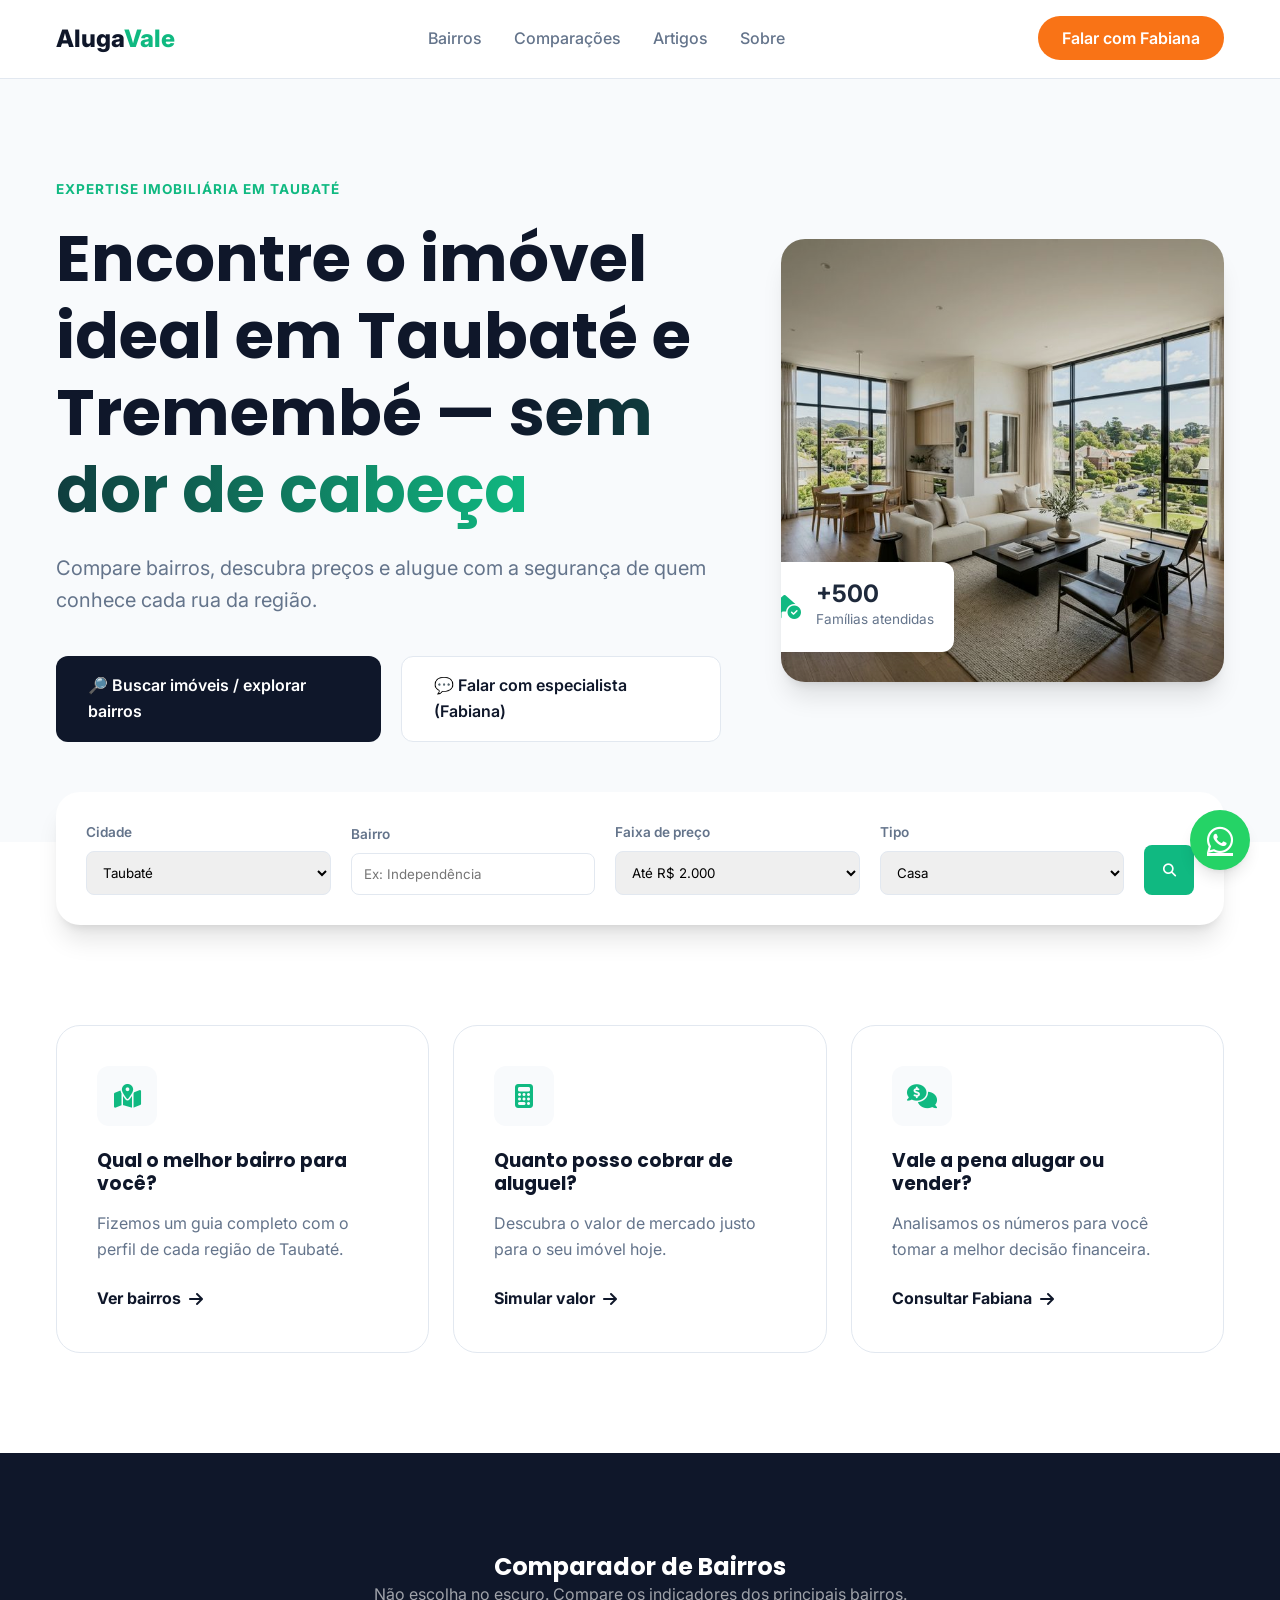
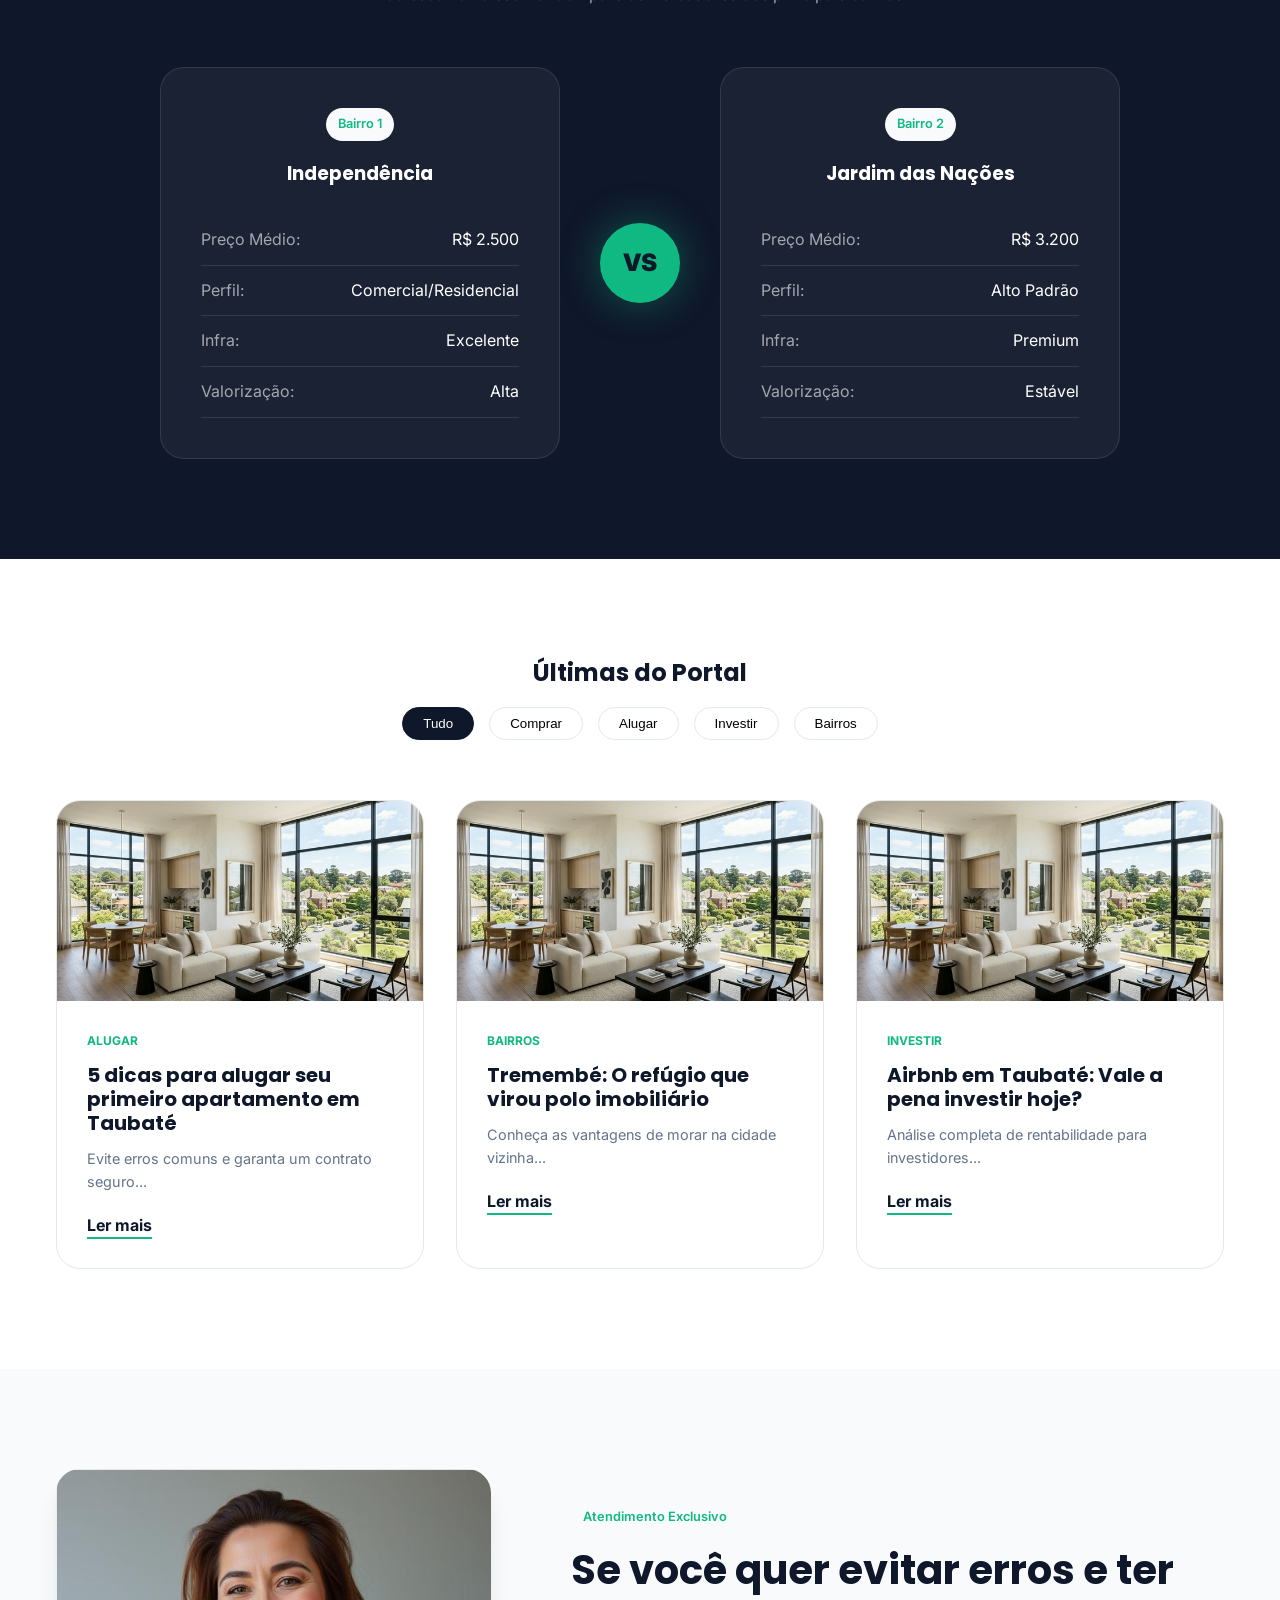
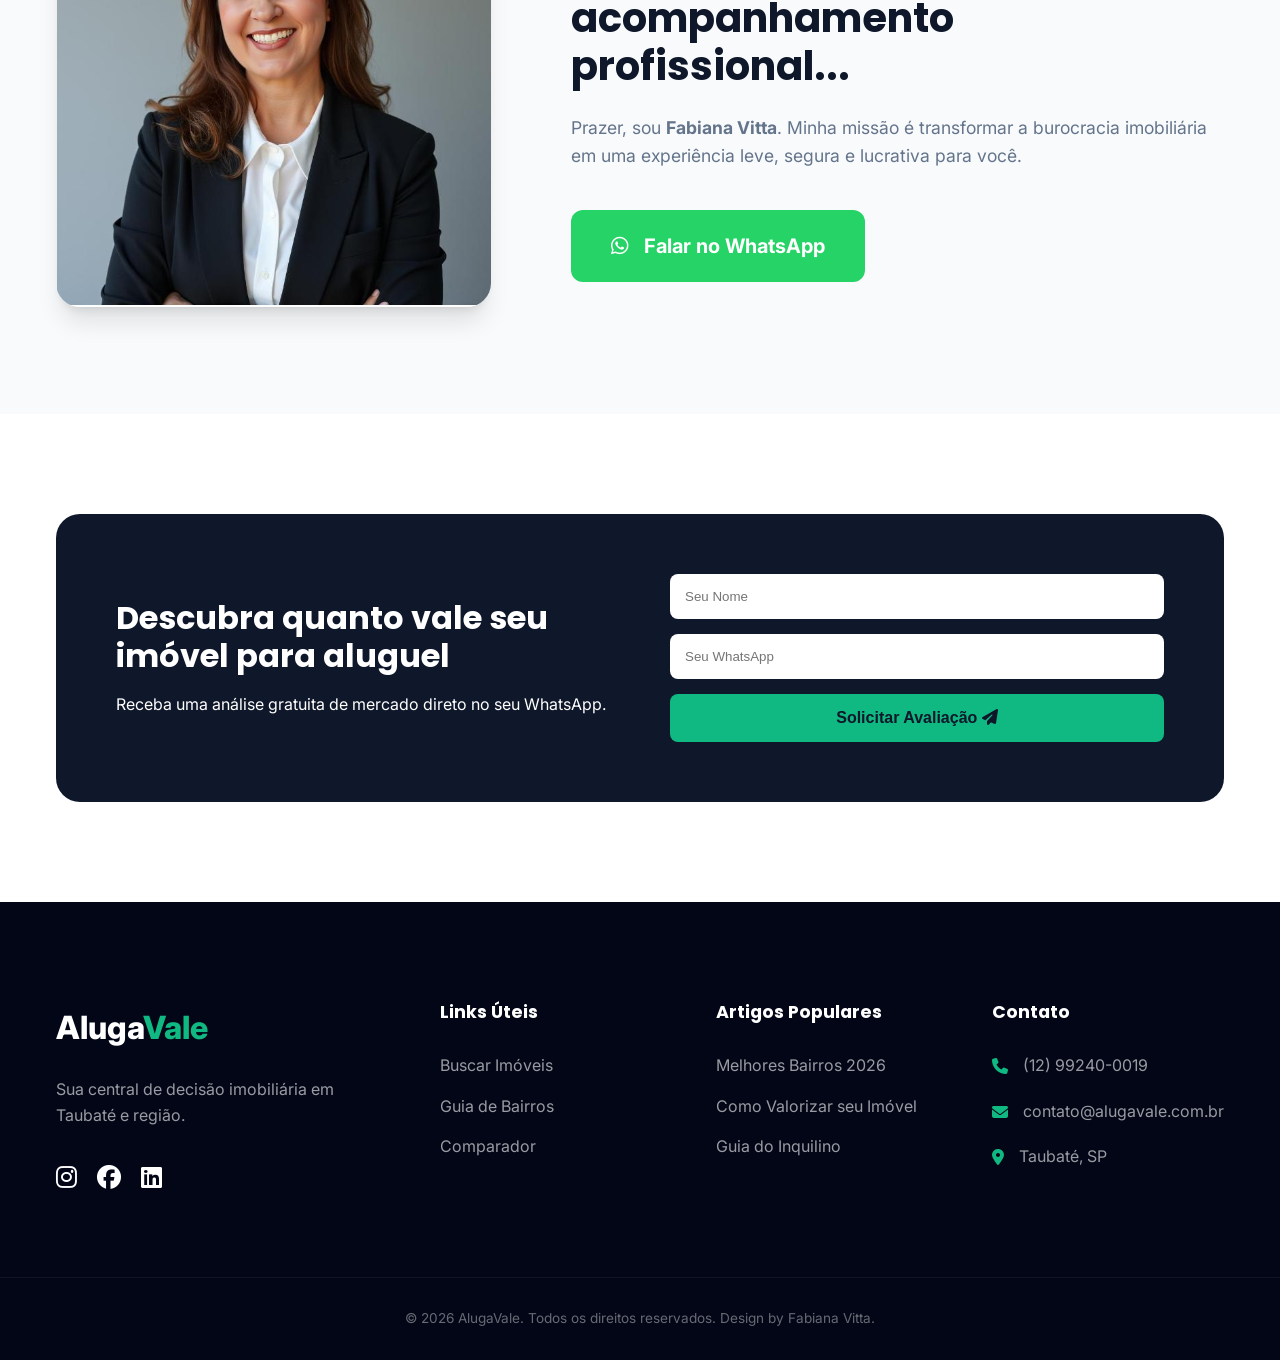
==== commit bab99ea7: "feat: nova estrutura de portal e central imobiliaria" ====
--- a/index.html
+++ b/index.html
@@ -4,19 +4,19 @@
 <head>
     <meta charset="UTF-8">
     <meta name="viewport" content="width=device-width, initial-scale=1.0">
-    <title>AlugaVale | Especialistas em Taubaté e Tremembé</title>
+    <title>AlugaVale | Consultoria Imobiliária Premium em Taubaté</title>
     <meta name="description"
-        content="A forma mais inteligente e ágil de alugar ou anunciar seu imóvel em Taubaté e Tremembé. Sem burocracia.">
+        content="Consultoria especializada em locação e vendas de alto padrão em Taubaté e Tremembé. Resultados que você confia.">
     <link rel="icon" type="image/svg+xml" href="images/favicon.svg">
 
-    <!-- Google Fonts -->
+    <!-- Premium Fonts -->
     <link rel="preconnect" href="https://fonts.googleapis.com">
     <link rel="preconnect" href="https://fonts.gstatic.com" crossorigin>
     <link
-        href="https://fonts.googleapis.com/css2?family=Inter:wght@300;400;500;600&family=Outfit:wght@400;500;600;700;800&display=swap"
+        href="https://fonts.googleapis.com/css2?family=Inter:wght@400;500;600&family=Outfit:wght@500;600;700;800&family=Poppins:wght@400;500;600;700&display=swap"
         rel="stylesheet">
 
-    <!-- FontAwesome -->
+    <!-- UI Icons -->
     <link rel="stylesheet" href="https://cdnjs.cloudflare.com/ajax/libs/font-awesome/6.4.0/css/all.min.css">
 
     <link rel="stylesheet" href="css/style.css">
@@ -24,225 +24,278 @@
 
 <body>
 
-    <!-- Navbar -->
+    <!-- WhatsApp Floating Button -->
+    <a href="https://wa.me/5512992400019" class="whatsapp-fixed" target="_blank">
+        <i class="fa-brands fa-whatsapp"></i>
+    </a>
+
+    <!-- Header / Navbar -->
     <nav class="navbar">
         <div class="container nav-container">
-            <div class="logo">
-                <img src="images/favicon.svg" alt="Logo AlugaVale" width="45" height="45" style="margin-right: -4px;">
-                Aluga<span style="font-weight: 600;">Vale</span>
-            </div>
-            <a href="https://wa.me/5512992400019" target="_blank" class="btn-outline btn-nav-whatsapp">
-                <svg xmlns="http://www.w3.org/2000/svg" class="icon-whatsapp" width="20" height="20" fill="currentColor"
-                    viewBox="0 0 16 16">
-                    <path
-                        d="M13.601 2.326A7.85 7.85 0 0 0 7.994 0C3.627 0 .068 3.558.064 7.926c0 1.399.366 2.76 1.057 3.965L0 16l4.204-1.102a7.9 7.9 0 0 0 3.79.965h.004c4.368 0 7.926-3.558 7.93-7.93A7.9 7.9 0 0 0 13.6 2.326zM7.994 14.521a6.6 6.6 0 0 1-3.356-.92l-.24-.144-2.494.654.666-2.433-.156-.251a6.56 6.56 0 0 1-1.007-3.505c0-3.626 2.957-6.584 6.591-6.584a6.56 6.56 0 0 1 4.66 1.931 6.56 6.56 0 0 1 1.928 4.66c-.004 3.639-2.961 6.592-6.592 6.592m3.615-4.934c-.197-.099-1.17-.578-1.353-.646-.182-.065-.315-.099-.445.099-.133.197-.513.646-.627.775-.114.133-.232.148-.43.05-.197-.1-.836-.308-1.592-.985-.59-.525-.985-1.175-1.103-1.372-.114-.198-.011-.304.088-.403.087-.088.197-.232.296-.346.1-.114.133-.198.198-.33.065-.134.034-.248-.015-.347-.05-.099-.445-1.076-.612-1.47-.16-.389-.323-.335-.445-.34-.114-.007-.247-.007-.38-.007a.73.73 0 0 0-.529.247c-.182.198-.691.677-.691 1.654s.71 1.916.81 2.049c.098.133 1.394 2.132 3.383 2.992.47.205.84.326 1.129.418.475.152.904.129 1.246.08.38-.058 1.171-.48 1.338-.943.164-.464.164-.86.114-.943-.049-.084-.182-.133-.38-.232" />
-                </svg>
-                <span class="btn-text">Falar com Corretora</span>
+            <a href="/" class="logo">
+                Aluga<span>Vale</span>
             </a>
+            <div class="nav-links">
+                <a href="#bairros">Bairros</a>
+                <a href="#comparacoes">Comparações</a>
+                <a href="#artigos">Artigos</a>
+                <a href="#sobre">Sobre</a>
+            </div>
+            <div class="nav-actions">
+                <a href="https://wa.me/5512992400019" target="_blank" class="btn-cta">
+                    Falar com Fabiana
+                </a>
+            </div>
         </div>
     </nav>
 
-    <!-- Main Hero Section -->
-    <section class="hero" id="hero-section">
-        <div class="hero-bg"></div>
-        <div class="hero-overlay"></div>
-        <div class="container hero-content">
-            <span class="badge">Especialistas em Taubaté e Tremembé</span>
-            <h1>O caminho mais inteligente para o seu <span class="highlight">próximo aluguel</span></h1>
-            <p class="subtitle">Selecione seu perfil abaixo e tenha um atendimento automatizado e sem burocracia.</p>
-
-            <div class="action-cards">
-                <!-- Card Inquilino -->
-                <div class="action-card" id="btn-inquilino">
-                    <div class="card-icon">
-                        <i class="fa-solid fa-key"></i>
-                    </div>
-                    <h3>Quero Alugar um Imóvel</h3>
-                    <p>Faça uma simulação rápida e descubra o imóvel ideal para seu perfil.</p>
-                    <span class="card-link">Fazer simulação <i class="fa-solid fa-arrow-right"></i></span>
-                </div>
-
-                <!-- Card Proprietário (Destaque) -->
-                <div class="action-card featured" id="btn-proprietario">
-                    <div class="card-badge">Para Proprietários</div>
-                    <div class="card-icon">
-                        <i class="fa-solid fa-house-circle-check"></i>
-                    </div>
-                    <h3>Quero Anunciar meu Imóvel</h3>
-                    <p>Descubra o valor ideal de locação e alugue muito mais rápido.</p>
-                    <span class="card-link">Avaliação gratuita <i class="fa-solid fa-arrow-right"></i></span>
-                </div>
+    <!-- Main Content Wrapper -->
+    <div id="home-content">
+
+        <!-- HERO SECTION -->
+        <section class="hero">
+            <div class="container hero-layout">
+                <div class="hero-text-content">
+                    <span class="hero-badge">Expertise Imobiliária em Taubaté</span>
+                    <h1>Encontre o imóvel ideal em Taubaté e Tremembé — <span class="text-gradient">sem dor de cabeça</span></h1>
+                    <p class="hero-subheadline">Compare bairros, descubra preços e alugue com a segurança de quem conhece cada rua da região.</p>
+                    
+                    <div class="hero-buttons">
+                        <a href="#busca" class="btn-primary">🔎 Buscar imóveis / explorar bairros</a>
+                        <a href="https://wa.me/5512992400019" target="_blank" class="btn-secondary">💬 Falar com especialista (Fabiana)</a>
+                    </div>
+                </div>
+                
+                <div class="hero-visual">
+                    <div class="hero-image-card">
+                        <img src="images/hero-bg.png" alt="Taubaté e Tremembé" class="hero-img">
+                        <div class="floating-stat">
+                            <i class="fa-solid fa-house-circle-check"></i>
+                            <div>
+                                <strong>+500</strong>
+                                <span>Famílias atendidas</span>
+                            </div>
+                        </div>
+                    </div>
+                </div>
+            </div>
+        </section>
+
+        <!-- BUSCA INTELIGENTE -->
+        <section class="search-section" id="busca">
+            <div class="container">
+                <div class="search-bar">
+                    <div class="search-field">
+                        <label>Cidade</label>
+                        <select>
+                            <option>Taubaté</option>
+                            <option>Tremembé</option>
+                        </select>
+                    </div>
+                    <div class="search-field">
+                        <label>Bairro</label>
+                        <input type="text" placeholder="Ex: Independência">
+                    </div>
+                    <div class="search-field">
+                        <label>Faixa de preço</label>
+                        <select>
+                            <option>Até R$ 2.000</option>
+                            <option>R$ 2.000 - R$ 5.000</option>
+                            <option>Acima de R$ 5.000</option>
+                        </select>
+                    </div>
+                    <div class="search-field">
+                        <label>Tipo</label>
+                        <select>
+                            <option>Casa</option>
+                            <option>Apartamento</option>
+                        </select>
+                    </div>
+                    <button class="btn-search">
+                        <i class="fa-solid fa-magnifying-glass"></i>
+                    </button>
+                </div>
+            </div>
+        </section>
+
+        <!-- SEÇÃO DE DECISÃO (DIFERENCIAL) -->
+        <section class="decision-section">
+            <div class="container grid-3">
+                <div class="decision-card">
+                    <div class="card-icon"><i class="fa-solid fa-map-location-dot"></i></div>
+                    <h3>Qual o melhor bairro para você?</h3>
+                    <p>Fizemos um guia completo com o perfil de cada região de Taubaté.</p>
+                    <a href="#bairros" class="link-arrow">Ver bairros <i class="fa-solid fa-arrow-right"></i></a>
+                </div>
+                <div class="decision-card">
+                    <div class="card-icon"><i class="fa-solid fa-calculator"></i></div>
+                    <h3>Quanto posso cobrar de aluguel?</h3>
+                    <p>Descubra o valor de mercado justo para o seu imóvel hoje.</p>
+                    <a href="#avaliacao" class="link-arrow">Simular valor <i class="fa-solid fa-arrow-right"></i></a>
+                </div>
+                <div class="decision-card">
+                    <div class="card-icon"><i class="fa-solid fa-comments-dollar"></i></div>
+                    <h3>Vale a pena alugar ou vender?</h3>
+                    <p>Analisamos os números para você tomar a melhor decisão financeira.</p>
+                    <a href="#contato" class="link-arrow">Consultar Fabiana <i class="fa-solid fa-arrow-right"></i></a>
+                </div>
+            </div>
+        </section>
+
+        <!-- COMPARADOR DE BAIRROS -->
+        <section class="comparator-section" id="comparacoes">
+            <div class="container">
+                <div class="section-header">
+                    <h2>Comparador de Bairros</h2>
+                    <p>Não escolha no escuro. Compare os indicadores dos principais bairros.</p>
+                </div>
+                
+                <div class="comparator-ui">
+                    <div class="comp-col">
+                        <div class="comp-header">
+                            <span class="badge">Bairro 1</span>
+                            <h3>Independência</h3>
+                        </div>
+                        <ul class="comp-list">
+                            <li><span class="label">Preço Médio:</span> <span class="value">R$ 2.500</span></li>
+                            <li><span class="label">Perfil:</span> <span class="value">Comercial/Residencial</span></li>
+                            <li><span class="label">Infra:</span> <span class="value">Excelente</span></li>
+                            <li><span class="label">Valorização:</span> <span class="value">Alta</span></li>
+                        </ul>
+                    </div>
+                    <div class="vs-circle">VS</div>
+                    <div class="comp-col">
+                        <div class="comp-header">
+                            <span class="badge">Bairro 2</span>
+                            <h3>Jardim das Nações</h3>
+                        </div>
+                        <ul class="comp-list">
+                            <li><span class="label">Preço Médio:</span> <span class="value">R$ 3.200</span></li>
+                            <li><span class="label">Perfil:</span> <span class="value">Alto Padrão</span></li>
+                            <li><span class="label">Infra:</span> <span class="value">Premium</span></li>
+                            <li><span class="label">Valorização:</span> <span class="value">Estável</span></li>
+                        </ul>
+                    </div>
+                </div>
+            </div>
+        </section>
+
+        <!-- CONTEÚDOS EM DESTAQUE -->
+        <section class="portal-grid" id="artigos">
+            <div class="container">
+                <div class="section-header">
+                    <h2>Últimas do Portal</h2>
+                    <div class="portal-categories">
+                        <button class="active">Tudo</button>
+                        <button>Comprar</button>
+                        <button>Alugar</button>
+                        <button>Investir</button>
+                        <button>Bairros</button>
+                    </div>
+                </div>
+
+                <div class="articles-grid">
+                    <article class="article-card">
+                        <div class="article-img" style="background-image: url('images/hero-bg.png')"></div>
+                        <div class="article-content">
+                            <span class="cat">ALUGAR</span>
+                            <h3>5 dicas para alugar seu primeiro apartamento em Taubaté</h3>
+                            <p>Evite erros comuns e garanta um contrato seguro...</p>
+                            <a href="#" class="btn-read">Ler mais</a>
+                        </div>
+                    </article>
+                    <article class="article-card">
+                        <div class="article-img" style="background-image: url('images/hero-bg.png')"></div>
+                        <div class="article-content">
+                            <span class="cat">BAIRROS</span>
+                            <h3>Tremembé: O refúgio que virou polo imobiliário</h3>
+                            <p>Conheça as vantagens de morar na cidade vizinha...</p>
+                            <a href="#" class="btn-read">Ler mais</a>
+                        </div>
+                    </article>
+                    <article class="article-card">
+                        <div class="article-img" style="background-image: url('images/hero-bg.png')"></div>
+                        <div class="article-content">
+                            <span class="cat">INVESTIR</span>
+                            <h3>Airbnb em Taubaté: Vale a pena investir hoje?</h3>
+                            <p>Análise completa de rentabilidade para investidores...</p>
+                            <a href="#" class="btn-read">Ler mais</a>
+                        </div>
+                    </article>
+                </div>
+            </div>
+        </section>
+
+        <!-- BLOCO DE CONFIANÇA -->
+        <section class="trust-block" id="sobre">
+            <div class="container trust-layout">
+                <div class="trust-image">
+                    <img src="images/corretora.jpg" alt="Fabiana Vitta">
+                </div>
+                <div class="trust-content">
+                    <span class="badge">Atendimento Exclusivo</span>
+                    <h2>Se você quer evitar erros e ter acompanhamento profissional...</h2>
+                    <p>Prazer, sou <strong>Fabiana Vitta</strong>. Minha missão é transformar a burocracia imobiliária em uma experiência leve, segura e lucrativa para você.</p>
+                    <a href="https://wa.me/5512992400019" target="_blank" class="btn-whatsapp-large">
+                        <i class="fa-brands fa-whatsapp"></i> Falar no WhatsApp
+                    </a>
+                </div>
+            </div>
+        </section>
+
+        <!-- CAPTURA DE LEADS -->
+        <section class="lead-capture" id="avaliacao">
+            <div class="container">
+                <div class="capture-card">
+                    <div class="capture-text">
+                        <h2>Descubra quanto vale seu imóvel para aluguel</h2>
+                        <p>Receba uma análise gratuita de mercado direto no seu WhatsApp.</p>
+                    </div>
+                    <form class="capture-form">
+                        <input type="text" placeholder="Seu Nome" required>
+                        <input type="tel" placeholder="Seu WhatsApp" required>
+                        <button type="submit" class="btn-submit">Solicitar Avaliação <i class="fa-solid fa-paper-plane"></i></button>
+                    </form>
+                </div>
+            </div>
+        </section>
+
+    </div> <!-- End Home Content -->
+
+    <footer class="footer-professional">
+        <div class="container footer-grid">
+            <div class="footer-info">
+                <div class="logo">Aluga<span>Vale</span></div>
+                <p>Sua central de decisão imobiliária em Taubaté e região.</p>
+                <div class="social-links">
+                    <a href="#"><i class="fa-brands fa-instagram"></i></a>
+                    <a href="#"><i class="fa-brands fa-facebook"></i></a>
+                    <a href="#"><i class="fa-brands fa-linkedin"></i></a>
+                </div>
+            </div>
+            <div class="footer-nav">
+                <h4>Links Úteis</h4>
+                <a href="#busca">Buscar Imóveis</a>
+                <a href="#bairros">Guia de Bairros</a>
+                <a href="#comparacoes">Comparador</a>
+            </div>
+            <div class="footer-nav">
+                <h4>Artigos Populares</h4>
+                <a href="#">Melhores Bairros 2026</a>
+                <a href="#">Como Valorizar seu Imóvel</a>
+                <a href="#">Guia do Inquilino</a>
+            </div>
+            <div class="footer-contact">
+                <h4>Contato</h4>
+                <p><i class="fa-solid fa-phone"></i> (12) 99240-0019</p>
+                <p><i class="fa-solid fa-envelope"></i> contato@alugavale.com.br</p>
+                <p><i class="fa-solid fa-location-dot"></i> Taubaté, SP</p>
             </div>
         </div>
-    </section>
-
-    <!-- Flow: Inquilino (Buscador / Simulador) -->
-    <section class="flow-section hidden" id="flow-inquilino">
-        <div class="container flow-container">
-            <button class="btn-back" onclick="app.showHero()"><i class="fa-solid fa-arrow-left"></i> Voltar</button>
-            <div class="form-wrapper">
-                <div class="form-header">
-                    <h2>Encontre seu novo lar 🏠</h2>
-                    <p>Responda 3 perguntas rápidas para encontrarmos as melhores opções para você.</p>
-                </div>
-
-                <!-- Progress Line -->
-                <div class="progress-bar">
-                    <div class="progress-fill" id="tenant-progress"></div>
-                </div>
-
-                <div class="wizard" id="tenant-wizard">
-                    <!-- Step 1 -->
-                    <div class="step active" data-step="1">
-                        <h3>Onde você quer morar?</h3>
-                        <div class="options-grid">
-                            <div class="option-box" onclick="app.selectOption(this, 'cidade', 'Taubaté')">Taubaté</div>
-                            <div class="option-box" onclick="app.selectOption(this, 'cidade', 'Tremembé')">Tremembé
-                            </div>
-                            <div class="option-box" onclick="app.selectOption(this, 'cidade', 'Indiferente')">
-                                Indiferente</div>
-                        </div>
-
-                        <h3 class="mt-4">Que tipo de imóvel?</h3>
-                        <div class="options-grid">
-                            <div class="option-box" onclick="app.selectOption(this, 'tipo', 'Casa')">Casa</div>
-                            <div class="option-box" onclick="app.selectOption(this, 'tipo', 'Apartamento')">Apartamento
-                            </div>
-                            <div class="option-box" onclick="app.selectOption(this, 'tipo', 'Comercial')">Comercial
-                            </div>
-                            <div class="option-box" onclick="app.selectOption(this, 'tipo', 'Terreno')">Terreno</div>
-                        </div>
-                        <button class="btn-primary mt-4" onclick="app.nextStep('tenant', 2)">Próximo Passo <i
-                                class="fa-solid fa-arrow-right"></i></button>
-                    </div>
-
-                    <!-- Step 2 -->
-                    <div class="step" data-step="2">
-                        <h3>Qual o valor máximo de aluguel?</h3>
-                        <div class="range-container mt-4">
-                            <input type="range" id="rent-value" min="800" max="4000" step="100" value="1500"
-                                oninput="app.updateRentValue(this.value)">
-                            <div class="value-display">Até R$ <span id="rent-value-display">1.500</span>/mês</div>
-                        </div>
-                        <p class="hint"><i class="fa-solid fa-circle-info"></i> Lembre-se: o aluguel não deve
-                            comprometer mais que 30% da sua renda.</p>
-
-                        <div class="step-actions mt-4">
-                            <button class="btn-outline" onclick="app.prevStep('tenant', 1)">Voltar</button>
-                            <button class="btn-primary" onclick="app.nextStep('tenant', 3)">Próximo Passo <i
-                                    class="fa-solid fa-arrow-right"></i></button>
-                        </div>
-                    </div>
-
-                    <!-- Step 3 -->
-                    <div class="step" data-step="3">
-                        <h3>Análise de Perfil (Confidencial) 🔒</h3>
-                        <p class="subtitle mb-4">Isso ajuda a agilizar a sua aprovação!</p>
-
-                        <div class="input-group">
-                            <label>Renda familiar mensal aproximada:</label>
-                            <select id="renda-familiar" class="form-control">
-                                <option value="Até R$ 3.000">Até R$ 3.000</option>
-                                <option value="R$ 3.000 a R$ 5.000">R$ 3.000 a R$ 5.000</option>
-                                <option value="R$ 5.000 a R$ 8.000">R$ 5.000 a R$ 8.000</option>
-                                <option value="Acima de R$ 8.000">Acima de R$ 8.000</option>
-                            </select>
-                        </div>
-
-                        <div class="input-group mt-4">
-                            <label>Possui restrição no nome (SPC/Serasa)?</label>
-                            <div class="options-grid">
-                                <div class="option-box" onclick="app.selectOption(this, 'restricao', 'Não')">Não, nome
-                                    limpo</div>
-                                <div class="option-box" onclick="app.selectOption(this, 'restricao', 'Sim')">Sim, possuo
-                                </div>
-                            </div>
-                        </div>
-
-                        <div class="step-actions mt-4">
-                            <button class="btn-outline" onclick="app.prevStep('tenant', 2)">Voltar</button>
-                            <button class="btn-success" onclick="app.finishTenantFlow()">Ver Resultado <i
-                                    class="fa-solid fa-check"></i></button>
-                        </div>
-                    </div>
-
-                    <!-- Result -->
-                    <div class="step" data-step="4">
-                        <div class="success-message">
-                            <div class="success-icon"><i class="fa-solid fa-bolt"></i></div>
-                            <h3>Análise Concluída!</h3>
-                            <p>Temos ótimas opções com o seu perfil. Como seu perfil já está pré-analisado, seu
-                                atendimento será prioritário.</p>
-                            <button class="btn-whatsapp pulse" onclick="app.sendTenantWhatsApp()">
-                                <svg xmlns="http://www.w3.org/2000/svg" class="icon-whatsapp" width="20" height="20"
-                                    fill="currentColor" viewBox="0 0 16 16">
-                                    <path
-                                        d="M13.601 2.326A7.85 7.85 0 0 0 7.994 0C3.627 0 .068 3.558.064 7.926c0 1.399.366 2.76 1.057 3.965L0 16l4.204-1.102a7.9 7.9 0 0 0 3.79.965h.004c4.368 0 7.926-3.558 7.93-7.93A7.9 7.9 0 0 0 13.6 2.326zM7.994 14.521a6.6 6.6 0 0 1-3.356-.92l-.24-.144-2.494.654.666-2.433-.156-.251a6.56 6.56 0 0 1-1.007-3.505c0-3.626 2.957-6.584 6.591-6.584a6.56 6.56 0 0 1 4.66 1.931 6.56 6.56 0 0 1 1.928 4.66c-.004 3.639-2.961 6.592-6.592 6.592m3.615-4.934c-.197-.099-1.17-.578-1.353-.646-.182-.065-.315-.099-.445.099-.133.197-.513.646-.627.775-.114.133-.232.148-.43.05-.197-.1-.836-.308-1.592-.985-.59-.525-.985-1.175-1.103-1.372-.114-.198-.011-.304.088-.403.087-.088.197-.232.296-.346.1-.114.133-.198.198-.33.065-.134.034-.248-.015-.347-.05-.099-.445-1.076-.612-1.47-.16-.389-.323-.335-.445-.34-.114-.007-.247-.007-.38-.007a.73.73 0 0 0-.529.247c-.182.198-.691.677-.691 1.654s.71 1.916.81 2.049c.098.133 1.394 2.132 3.383 2.992.47.205.84.326 1.129.418.475.152.904.129 1.246.08.38-.058 1.171-.48 1.338-.943.164-.464.164-.86.114-.943-.049-.084-.182-.133-.38-.232" />
-                                </svg> Falar com a Corretora Agora
-                            </button>
-                        </div>
-                    </div>
-                </div>
-            </div>
-        </div>
-    </section>
-
-    <!-- Flow: Proprietário (Captação) -->
-    <section class="flow-section hidden" id="flow-proprietario">
-        <div class="container flow-container">
-            <button class="btn-back" onclick="app.showHero()"><i class="fa-solid fa-arrow-left"></i> Voltar</button>
-            <div class="form-wrapper">
-                <div class="form-header">
-                    <div class="badge-gold">Avaliação Gratuita</div>
-                    <h2>Alugue seu imóvel rápido 🚀</h2>
-                    <p>Preencha os dados básicos do seu imóvel e receba uma estimativa de preço e nosso plano de
-                        captação.</p>
-                </div>
-
-                <div class="owner-form">
-                    <div class="input-group">
-                        <label>Seu Nome</label>
-                        <input type="text" id="owner-name" class="form-control" placeholder="Como devemos te chamar?">
-                    </div>
-                    <div class="input-group">
-                        <label>Tipo de Imóvel</label>
-                        <select id="owner-type" class="form-control">
-                            <option value="Casa">Casa</option>
-                            <option value="Apartamento">Apartamento</option>
-                            <option value="Ponto Comercial">Ponto Comercial</option>
-                            <option value="Terreno">Terreno</option>
-                        </select>
-                    </div>
-                    <div class="input-group">
-                        <label>Bairro do Imóvel (Taubaté ou Tremembé)</label>
-                        <input type="text" id="owner-bairro" class="form-control"
-                            placeholder="Ex: Independência, Taubaté">
-                    </div>
-
-                    <button class="btn-primary btn-block mt-4" onclick="app.sendOwnerWhatsApp()">
-                        Solicitar Avaliação e Alugar Rápido <i class="fa-solid fa-paper-plane"></i>
-                    </button>
-                </div>
-
-                <div class="benefits-grid mt-4">
-                    <div class="benefit-item">
-                        <i class="fa-solid fa-shield-halved"></i> Aluguel Garantido
-                    </div>
-                    <div class="benefit-item">
-                        <i class="fa-solid fa-bolt"></i> Agilidade
-                    </div>
-                    <div class="benefit-item">
-                        <i class="fa-solid fa-magnifying-glass-chart"></i> Vistoria Detalhada
-                    </div>
-                </div>
-            </div>
-        </div>
-    </section>
-
-    <!-- Footer -->
-    <footer>
-        <div class="container footer-content">
-            <p>&copy; 2026 AlugaVale. Um novo conceito em imobiliária.</p>
+        <div class="footer-bottom">
+            <div class="container">
+                <p>&copy; 2026 AlugaVale. Todos os direitos reservados. Design by Fabiana Vitta.</p>
+            </div>
         </div>
     </footer>
 
--- a/css/style.css
+++ b/css/style.css
@@ -1,585 +1,244 @@
 /* =========================================
-   Design System & Variables
+   Design System & Luxury Variables
    ========================================= */
 :root {
-    /* Colors */
-    --primary: #0F172A; /* Deep Navy */
+    /* Sophisticated Fintech Palette */
+    --primary: #0F172A;      /* Deep Navy */
     --primary-light: #1E293B;
-    --accent: #10B981; /* Emerald Green - Success/Action */
+    --accent: #10B981;      /* Emerald Green */
     --accent-hover: #059669;
-    --gold: #F59E0B; /* Used for premium highlights */
-    
-    --bg-main: #F8FAFC;
-    --surface: #FFFFFF;
+    --cta-orange: #F97316;  /* Vibrant Orange */
+    --bg-white: #FFFFFF;
+    --bg-gray: #F8FAFC;     /* Light Base */
+    --border: #E2E8F0;
     
     --text-main: #1E293B;
     --text-muted: #64748B;
     
-    /* Typography */
-    --font-heading: 'Outfit', sans-serif;
-    --font-body: 'Inter', sans-serif;
-    
-    /* Shadows & Effects */
+    /* UX / Effects */
     --shadow-sm: 0 1px 2px 0 rgb(0 0 0 / 0.05);
     --shadow-md: 0 4px 6px -1px rgb(0 0 0 / 0.1), 0 2px 4px -2px rgb(0 0 0 / 0.1);
-    --shadow-xl: 0 20px 25px -5px rgb(0 0 0 / 0.1), 0 8px 10px -6px rgb(0 0 0 / 0.1);
-    --shadow-colored: 0 20px 25px -5px rgba(16, 185, 129, 0.2);
-    
+    --shadow-lg: 0 10px 15px -3px rgb(0 0 0 / 0.1), 0 4px 6px -4px rgb(0 0 0 / 0.1);
+    --shadow-premium: 0 20px 25px -5px rgb(0 0 0 / 0.1), 0 8px 10px -6px rgb(0 0 0 / 0.1);
+    
+    --radius-sm: 8px;
     --radius-md: 12px;
     --radius-lg: 24px;
+    --radius-full: 9999px;
+    
     --transition: all 0.3s cubic-bezier(0.4, 0, 0.2, 1);
 }
 
 /* =========================================
-   Reset & Base Styles
+   Base Styles
    ========================================= */
 * {
     margin: 0;
     padding: 0;
     box-sizing: border-box;
+    -webkit-font-smoothing: antialiased;
 }
 
 body {
-    font-family: var(--font-body);
-    background-color: var(--bg-main);
+    font-family: 'Inter', sans-serif;
+    background-color: var(--bg-white);
     color: var(--text-main);
     line-height: 1.6;
-    -webkit-font-smoothing: antialiased;
-}
-
-h1, h2, h3, h4, h5, h6 {
-    font-family: var(--font-heading);
+    overflow-x: hidden;
+}
+
+h1, h2, h3, h4 {
+    font-family: 'Poppins', 'Outfit', sans-serif;
     font-weight: 700;
+    color: var(--primary);
     line-height: 1.2;
-    color: var(--primary);
 }
 
 .container {
     width: 100%;
-    max-width: 1200px;
+    max-width: 1216px; /* Optimized for readability */
     margin: 0 auto;
     padding: 0 24px;
 }
 
-.hidden {
-    display: none !important;
-}
-
-.mt-4 { margin-top: 1.5rem; }
-.mb-4 { margin-bottom: 1.5rem; }
-
-/* =========================================
-   Buttons & Inputs
-   ========================================= */
-button, .btn, [class*="btn-"] {
-    font-family: var(--font-body);
-    font-weight: 600;
-    border: none;
-    border-radius: var(--radius-md);
-    padding: 14px 28px;
-    cursor: pointer;
-    transition: var(--transition);
-    display: inline-flex;
-    align-items: center;
-    justify-content: center;
-    gap: 8px;
-    font-size: 1rem;
-    text-decoration: none;
-}
-
-.btn-primary {
-    background-color: var(--primary);
-    color: white;
-}
-.btn-primary:hover {
-    background-color: var(--primary-light);
-    transform: translateY(-2px);
-    box-shadow: var(--shadow-md);
-}
-
-.btn-success {
-    background-color: var(--accent);
-    color: white;
-}
-.btn-success:hover {
-    background-color: var(--accent-hover);
-    transform: translateY(-2px);
-    box-shadow: var(--shadow-colored);
-}
-
-.btn-outline {
-    background-color: transparent;
-    color: var(--primary);
-    border: 2px solid var(--primary);
-}
-.btn-outline:hover {
-    background-color: var(--primary);
-    color: white;
-}
-
-.btn-whatsapp {
-    background-color: #25D366;
-    color: white;
-    font-size: 1.1rem;
-    padding: 16px 32px;
-}
-.btn-whatsapp:hover {
-    background-color: #1EBE5D;
-}
-
-.btn-block {
-    width: 100%;
-}
-
-.form-control {
-    width: 100%;
-    padding: 14px;
-    border: 1px solid #E2E8F0;
-    border-radius: var(--radius-md);
-    font-family: var(--font-body);
-    font-size: 1rem;
-    color: var(--text-main);
-    transition: var(--transition);
-    background-color: var(--bg-main);
-}
-.form-control:focus {
-    outline: none;
-    border-color: var(--accent);
-    box-shadow: 0 0 0 3px rgba(16, 185, 129, 0.1);
-}
-
-.input-group label {
-    display: block;
-    font-weight: 500;
-    margin-bottom: 8px;
-    color: var(--primary);
-}
+/* =========================================
+   Layout & Utilities
+   ========================================= */
+.section-padding { padding: 80px 0; }
+.grid-3 { display: grid; grid-template-columns: repeat(3, 1fr); gap: 24px; }
+.text-gradient { background: linear-gradient(90deg, var(--primary), var(--accent)); -webkit-background-clip: text; background-clip: text; -webkit-text-fill-color: transparent; }
+.badge { display: inline-block; padding: 6px 12px; background: var(--bg-gray); border-radius: var(--radius-full); font-size: 0.8rem; font-weight: 600; color: var(--accent); margin-bottom: 12px; }
+
+/* Buttons */
+.btn-primary { background: var(--primary); color: white; padding: 16px 32px; border-radius: var(--radius-md); font-weight: 600; text-decoration: none; display: inline-flex; align-items: center; gap: 10px; transition: var(--transition); border: none; cursor: pointer; }
+.btn-primary:hover { background: var(--primary-light); transform: translateY(-2px); box-shadow: var(--shadow-lg); }
+
+.btn-secondary { background: white; color: var(--primary); border: 1px solid var(--border); padding: 16px 32px; border-radius: var(--radius-md); font-weight: 600; text-decoration: none; display: inline-flex; align-items: center; gap: 10px; transition: var(--transition); }
+.btn-secondary:hover { border-color: var(--primary); background: var(--bg-gray); }
+
+.btn-cta { background: var(--cta-orange); color: white; padding: 12px 24px; border-radius: var(--radius-full); font-weight: 600; text-decoration: none; transition: var(--transition); }
+.btn-cta:hover { opacity: 0.9; transform: scale(1.05); }
+
+/* WhatsApp Fixed */
+.whatsapp-fixed { position: fixed; bottom: 30px; right: 30px; width: 60px; height: 60px; background: #25D366; color: white; border-radius: 50%; display: flex; align-items: center; justify-content: center; font-size: 30px; box-shadow: var(--shadow-lg); z-index: 9999; transition: var(--transition); }
+.whatsapp-fixed:hover { transform: scale(1.1) rotate(10deg); }
 
 /* =========================================
    Navbar
    ========================================= */
-.navbar {
-    background-color: rgba(255, 255, 255, 0.95);
-    backdrop-filter: blur(10px);
-    position: fixed;
-    top: 0;
-    left: 0;
-    width: 100%;
-    z-index: 100;
-    border-bottom: 1px solid #E2E8F0;
-    padding: 16px 0;
-}
-.nav-container {
-    display: flex;
-    justify-content: space-between;
-    align-items: center;
-}
-.logo {
-    font-size: 1.5rem;
-    font-family: var(--font-heading);
-    font-weight: 800;
-    color: var(--primary);
-    display: flex;
-    align-items: center;
-    gap: 8px;
-}
-.logo span {
-    color: var(--accent);
-}
-.logo i {
-    color: var(--accent);
-}
+.navbar { padding: 20px 0; background: rgba(255, 255, 255, 0.9); backdrop-filter: blur(10px); position: sticky; top: 0; z-index: 1000; border-bottom: 1px solid var(--border); }
+.nav-container { display: flex; justify-content: space-between; align-items: center; }
+.logo { font-size: 1.5rem; font-weight: 800; color: var(--primary); text-decoration: none; }
+.logo span { color: var(--accent); }
+.nav-links { display: flex; gap: 32px; }
+.nav-links a { text-decoration: none; color: var(--text-muted); font-weight: 500; transition: var(--transition); }
+.nav-links a:hover { color: var(--primary); }
 
 /* =========================================
    Hero Section
    ========================================= */
-.hero {
-    min-height: 100vh;
-    display: flex;
-    align-items: center;
-    position: relative;
-    padding-top: 80px; /* Offset for navbar */
-    overflow: hidden;
-}
-
-.hero-bg {
-    position: absolute;
-    top: 0;
-    left: 0;
-    width: 100%;
-    height: 100%;
-    background: url('../images/hero-bg.png') center/cover no-repeat;
-    z-index: 1;
-}
-
-.hero-overlay {
-    position: absolute;
-    top: 0;
-    left: 0;
-    width: 100%;
-    height: 100%;
-    background: linear-gradient(135deg, rgba(15, 23, 42, 0.95) 0%, rgba(15, 23, 42, 0.7) 100%);
-    z-index: 2;
-}
-
-.hero-content {
-    position: relative;
-    z-index: 3;
-    color: white;
-    text-align: center;
-    max-width: 800px;
-}
-
-.badge {
-    display: inline-block;
-    background: rgba(255, 255, 255, 0.1);
-    backdrop-filter: blur(4px);
-    padding: 6px 16px;
-    border-radius: 100px;
-    font-size: 0.875rem;
-    font-weight: 500;
-    margin-bottom: 24px;
-    border: 1px solid rgba(255, 255, 255, 0.2);
-    letter-spacing: 0.5px;
-}
-
-.hero h1 {
-    font-size: clamp(2.5rem, 5vw, 4rem);
-    color: white;
-    margin-bottom: 16px;
-}
-.hero h1 .highlight {
-    color: var(--accent);
-    position: relative;
-}
-
-.hero .subtitle {
-    font-size: 1.125rem;
-    color: #CBD5E1;
-    margin-bottom: 48px;
-}
-
-/* Action Cards */
-.action-cards {
-    display: grid;
-    grid-template-columns: repeat(auto-fit, minmax(300px, 1fr));
-    gap: 24px;
-    margin-top: 32px;
-}
-
-.action-card {
-    background: rgba(255, 255, 255, 0.05);
-    backdrop-filter: blur(12px);
-    border: 1px solid rgba(255, 255, 255, 0.1);
-    border-radius: var(--radius-lg);
-    padding: 40px 32px;
-    text-align: left;
-    cursor: pointer;
-    transition: var(--transition);
-    position: relative;
-    overflow: hidden;
-}
-
-.action-card:hover {
-    background: rgba(255, 255, 255, 0.1);
-    transform: translateY(-8px);
-    border-color: rgba(255, 255, 255, 0.3);
-}
-
-.action-card.featured {
-    background: rgba(16, 185, 129, 0.1);
-    border: 1px solid rgba(16, 185, 129, 0.3);
-}
-.action-card.featured:hover {
-    background: rgba(16, 185, 129, 0.15);
-    border-color: var(--accent);
-    box-shadow: 0 10px 30px -10px rgba(16, 185, 129, 0.3);
-}
-
-.card-badge {
-    position: absolute;
-    top: 16px;
-    right: 16px;
-    background: var(--gold);
-    color: #451A03;
-    font-size: 0.75rem;
-    font-weight: 700;
-    padding: 4px 12px;
-    border-radius: 100px;
-    text-transform: uppercase;
-}
-
-.card-icon {
-    font-size: 2.5rem;
-    color: var(--accent);
-    margin-bottom: 24px;
-}
-.action-card.featured .card-icon {
-    color: var(--gold);
-}
-
-.action-card h3 {
-    color: white;
-    font-size: 1.5rem;
-    margin-bottom: 12px;
-}
-
-.action-card p {
-    color: #94A3B8;
-    margin-bottom: 24px;
-    font-size: 0.95rem;
-}
-
-.card-link {
-    color: var(--accent);
-    font-weight: 600;
-    display: flex;
-    align-items: center;
-    gap: 8px;
-    font-size: 0.95rem;
-}
-
-/* =========================================
-   Flow Sections (Forms & Wizard)
-   ========================================= */
-.flow-section {
-    min-height: 100vh;
-    padding: 100px 0 60px;
-    animation: fadeIn 0.4s ease-out;
-}
-
-.btn-back {
-    background: none;
-    color: var(--text-muted);
-    padding: 8px 0;
-    margin-bottom: 24px;
-}
-.btn-back:hover {
-    color: var(--primary);
-}
-
-.form-wrapper {
-    background: var(--surface);
-    border-radius: var(--radius-lg);
-    box-shadow: var(--shadow-xl);
-    padding: 48px;
-    max-width: 700px;
-    margin: 0 auto;
-}
-
-.form-header {
-    text-align: center;
-    margin-bottom: 40px;
-}
-
-.badge-gold {
-    display: inline-block;
-    background: #FEF3C7;
-    color: #D97706;
-    padding: 6px 16px;
-    border-radius: 100px;
-    font-size: 0.875rem;
-    font-weight: 600;
-    margin-bottom: 16px;
-}
-
-.form-header p {
-    color: var(--text-muted);
-    margin-top: 8px;
-}
-
-/* Wizard Logic */
-.progress-bar {
-    height: 6px;
-    background: #E2E8F0;
-    border-radius: 100px;
-    margin-bottom: 40px;
-    overflow: hidden;
-}
-.progress-fill {
-    height: 100%;
-    background: var(--accent);
-    width: 25%;
-    transition: width 0.4s ease;
-}
-
-.step {
-    display: none;
-    animation: slideUp 0.4s ease-out;
-}
-.step.active {
-    display: block;
-}
-
-/* Options Grid */
-.options-grid {
-    display: grid;
-    grid-template-columns: repeat(auto-fit, minmax(150px, 1fr));
-    gap: 16px;
-    margin-top: 16px;
-}
-
-.option-box {
-    border: 2px solid #E2E8F0;
-    border-radius: var(--radius-md);
-    padding: 16px;
-    text-align: center;
-    cursor: pointer;
-    font-weight: 500;
-    transition: var(--transition);
-    color: var(--text-muted);
-}
-.option-box:hover {
-    border-color: var(--accent);
-    color: var(--primary);
-    background: rgba(16, 185, 129, 0.05);
-}
-.option-box.selected {
-    border-color: var(--accent);
-    background: var(--accent);
-    color: white;
-}
-
-/* Range Input */
-.range-container {
-    padding: 24px;
-    background: var(--bg-main);
-    border-radius: var(--radius-md);
-    text-align: center;
-}
-input[type=range] {
-    width: 100%;
-    accent-color: var(--accent);
-    margin-bottom: 16px;
-}
-.value-display {
-    font-size: 1.5rem;
-    font-family: var(--font-heading);
-    font-weight: 700;
-    color: var(--primary);
-}
-.hint {
-    font-size: 0.875rem;
-    color: var(--text-muted);
-    margin-top: 12px;
-    text-align: center;
-}
-
-.step-actions {
-    display: flex;
-    justify-content: space-between;
-}
-
-/* Success Message */
-.success-message {
-    text-align: center;
-    padding: 24px 0;
-}
-.success-icon {
-    font-size: 4rem;
-    color: var(--gold);
-    margin-bottom: 24px;
-}
-.success-message p {
-    color: var(--text-muted);
-    margin-bottom: 32px;
-}
-
-.pulse {
-    animation: pulseObj 2s infinite;
-}
-
-/* Owner Form specific */
-.owner-form .input-group {
-    margin-bottom: 20px;
-}
-
-.benefits-grid {
-    display: grid;
-    grid-template-columns: repeat(3, 1fr);
-    gap: 16px;
-    border-top: 1px solid #E2E8F0;
-    padding-top: 24px;
-}
-.benefit-item {
-    text-align: center;
-    font-size: 0.875rem;
-    color: var(--text-muted);
-    font-weight: 500;
-}
-.benefit-item i {
-    display: block;
-    font-size: 1.5rem;
-    color: var(--accent);
-    margin-bottom: 8px;
-}
-
-/* Footer */
-footer {
-    text-align: center;
-    padding: 24px;
-    color: var(--text-muted);
-    font-size: 0.875rem;
-}
-
-/* =========================================
-   Animations
-   ========================================= */
-@keyframes fadeIn {
-    from { opacity: 0; }
-    to { opacity: 1; }
-}
-@keyframes slideUp {
-    from { opacity: 0; transform: translateY(20px); }
-    to { opacity: 1; transform: translateY(0); }
-}
-@keyframes pulseObj {
-    0% { box-shadow: 0 0 0 0 rgba(37, 211, 102, 0.4); }
-    70% { box-shadow: 0 0 0 15px rgba(37, 211, 102, 0); }
-    100% { box-shadow: 0 0 0 0 rgba(37, 211, 102, 0); }
-}
-
-/* Responsive */
-@media (max-width: 768px) {
-    .hero h1 { font-size: 1.875rem; }
-    .hero .subtitle { font-size: 1rem; margin-bottom: 32px; }
-    .form-wrapper { padding: 32px 24px; }
-    .benefits-grid { grid-template-columns: 1fr; }
-    
-    /* Navbar Adjustments */
-    .logo {
-        font-size: 1.25rem;
-        gap: 4px;
-    }
-    .logo img {
-        width: 26px !important;
-        height: 26px !important;
-    }
-    
-    /* Mobile WhatsApp Button */
-    .btn-nav-whatsapp {
-        padding: 0 !important;
-        width: 44px !important;
-        height: 44px !important;
-        min-width: 44px !important;
-        border-radius: 50% !important;
-        background-color: #25D366 !important;
-        border-color: #25D366 !important;
-        color: white !important;
-        display: flex !important;
-        justify-content: center !important;
-        align-items: center !important;
-    }
-    .btn-nav-whatsapp .btn-text {
-        display: none !important; /* Hide long text to save space */
-    }
-    .btn-nav-whatsapp .icon-whatsapp {
-        width: 24px !important;
-        height: 24px !important;
-        margin: 0 !important;
-        color: white !important;
-    }
-}
-.btn-nav-whatsapp .icon-whatsapp {
-    color: #25D366; /* Official WhatsApp Green */
-}
+.hero { padding: 100px 0; background: var(--bg-gray); overflow: hidden; }
+.hero-layout { display: grid; grid-template-columns: 1.2fr 0.8fr; gap: 60px; align-items: center; }
+.hero-badge { color: var(--accent); font-weight: 700; text-transform: uppercase; font-size: 0.85rem; letter-spacing: 1px; display: block; margin-bottom: 20px; }
+.hero h1 { font-size: 4rem; margin-bottom: 24px; }
+.hero-subheadline { font-size: 1.25rem; color: var(--text-muted); margin-bottom: 40px; }
+.hero-buttons { display: flex; gap: 20px; }
+
+.hero-visual { position: relative; }
+.hero-image-card { position: relative; border-radius: var(--radius-lg); overflow: hidden; box-shadow: var(--shadow-premium); }
+.hero-img { width: 100%; display: block; filter: brightness(0.9); }
+.floating-stat { position: absolute; bottom: 30px; left: -30px; background: white; padding: 20px; border-radius: var(--radius-md); box-shadow: var(--shadow-lg); display: flex; align-items: center; gap: 15px; animation: float 6s ease-in-out infinite; }
+.floating-stat i { font-size: 24px; color: var(--accent); }
+.floating-stat strong { display: block; font-size: 1.5rem; line-height: 1; }
+.floating-stat span { font-size: 0.85rem; color: var(--text-muted); }
+
+@keyframes float { 0%, 100% { transform: translateY(0); } 50% { transform: translateY(-20px); } }
+
+/* =========================================
+   Search Section
+   ========================================= */
+.search-section { margin-top: -50px; position: relative; z-index: 100; }
+.search-bar { background: white; padding: 30px; border-radius: var(--radius-lg); box-shadow: var(--shadow-premium); display: flex; gap: 20px; align-items: flex-end; }
+.search-field { flex: 1; display: flex; flex-direction: column; gap: 8px; }
+.search-field label { font-size: 0.85rem; font-weight: 600; color: var(--text-muted); }
+.search-field input, .search-field select { padding: 12px; border: 1px solid var(--border); border-radius: var(--radius-sm); font-family: inherit; outline: none; }
+.btn-search { background: var(--accent); color: white; width: 50px; height: 50px; border-radius: var(--radius-sm); border: none; cursor: pointer; transition: var(--transition); }
+.btn-search:hover { background: var(--accent-hover); transform: scale(1.05); }
+
+/* =========================================
+   Decision Section
+   ========================================= */
+.decision-section { padding: 100px 0; }
+.decision-card { background: white; padding: 40px; border-radius: var(--radius-lg); border: 1px solid var(--border); transition: var(--transition); }
+.decision-card:hover { transform: translateY(-10px); border-color: var(--accent); box-shadow: var(--shadow-lg); }
+.card-icon { width: 60px; height: 60px; background: var(--bg-gray); color: var(--accent); border-radius: var(--radius-md); display: flex; align-items: center; justify-content: center; font-size: 24px; margin-bottom: 24px; }
+.decision-card h3 { margin-bottom: 16px; }
+.decision-card p { color: var(--text-muted); margin-bottom: 24px; }
+.link-arrow { color: var(--primary); text-decoration: none; font-weight: 700; display: inline-flex; align-items: center; gap: 8px; transition: var(--transition); }
+.link-arrow:hover { gap: 12px; color: var(--accent); }
+
+/* =========================================
+   Comparator Section
+   ========================================= */
+.comparator-section { padding: 100px 0; background: var(--primary); color: white; }
+.comparator-section h2 { color: white; }
+.section-header { text-align: center; margin-bottom: 60px; }
+.section-header p { color: rgba(255,255,255,0.6); }
+
+.comparator-ui { display: flex; justify-content: center; align-items: center; gap: 40px; }
+.comp-col { background: rgba(255,255,255,0.05); border: 1px solid rgba(255,255,255,0.1); padding: 40px; border-radius: var(--radius-lg); width: 400px; text-align: center; }
+.comp-header h3 { color: white; margin-top: 10px; }
+.comp-list { list-style: none; margin-top: 30px; text-align: left; }
+.comp-list li { display: flex; justify-content: space-between; padding: 12px 0; border-bottom: 1px solid rgba(255,255,255,0.1); }
+.comp-list .label { color: rgba(255,255,255,0.6); }
+.vs-circle { width: 80px; height: 80px; background: var(--accent); color: var(--primary); border-radius: 50%; display: flex; align-items: center; justify-content: center; font-weight: 900; font-size: 1.5rem; box-shadow: 0 0 40px rgba(16, 185, 129, 0.4); }
+
+/* =========================================
+   Portal Grid
+   ========================================= */
+.portal-grid { padding: 100px 0; }
+.portal-categories { display: flex; justify-content: center; gap: 15px; margin-top: 20px; }
+.portal-categories button { padding: 8px 20px; border-radius: var(--radius-full); border: 1px solid var(--border); background: white; cursor: pointer; transition: var(--transition); }
+.portal-categories button.active { background: var(--primary); color: white; border-color: var(--primary); }
+
+.articles-grid { display: grid; grid-template-columns: repeat(3, 1fr); gap: 32px; margin-top: 60px; }
+.article-card { background: white; border-radius: var(--radius-lg); overflow: hidden; border: 1px solid var(--border); transition: var(--transition); }
+.article-card:hover { transform: translateY(-5px); box-shadow: var(--shadow-lg); }
+.article-img { height: 200px; background-size: cover; background-position: center; }
+.article-content { padding: 30px; }
+.article-content .cat { font-size: 0.75rem; font-weight: 700; color: var(--accent); display: block; margin-bottom: 12px; }
+.article-content h3 { font-size: 1.25rem; margin-bottom: 12px; }
+.article-content p { color: var(--text-muted); font-size: 0.9rem; margin-bottom: 20px; }
+.btn-read { color: var(--primary); text-decoration: none; font-weight: 700; border-bottom: 2px solid var(--accent); padding-bottom: 2px; transition: var(--transition); }
+.btn-read:hover { color: var(--accent); }
+
+/* =========================================
+   Trust Block
+   ========================================= */
+.trust-block { padding: 100px 0; background: var(--bg-gray); }
+.trust-layout { display: grid; grid-template-columns: 0.8fr 1.2fr; gap: 80px; align-items: center; }
+.trust-image img { width: 100%; border-radius: var(--radius-lg); box-shadow: var(--shadow-premium); }
+.trust-content h2 { font-size: 2.5rem; margin-bottom: 24px; }
+.trust-content p { font-size: 1.1rem; color: var(--text-muted); margin-bottom: 40px; }
+.btn-whatsapp-large { background: #25D366; color: white; padding: 20px 40px; border-radius: var(--radius-md); text-decoration: none; display: inline-flex; align-items: center; gap: 15px; font-weight: 700; font-size: 1.25rem; transition: var(--transition); }
+.btn-whatsapp-large:hover { transform: translateY(-3px); box-shadow: 0 10px 20px rgba(37, 211, 102, 0.3); }
+
+/* =========================================
+   Lead Capture
+   ========================================= */
+.lead-capture { padding: 100px 0; }
+.capture-card { background: var(--primary); color: white; padding: 60px; border-radius: var(--radius-lg); display: grid; grid-template-columns: 1fr 1fr; gap: 60px; align-items: center; }
+.capture-card h2 { color: white; font-size: 2rem; margin-bottom: 16px; }
+.capture-form { display: grid; grid-template-columns: 1fr 1fr; gap: 15px; }
+.capture-form input { padding: 15px; border-radius: var(--radius-sm); border: none; grid-column: span 2; }
+.btn-submit { grid-column: span 2; background: var(--accent); color: var(--primary); padding: 15px; border-radius: var(--radius-sm); border: none; font-weight: 700; font-size: 1rem; cursor: pointer; transition: var(--transition); }
+.btn-submit:hover { opacity: 0.9; }
+
+/* =========================================
+   Footer
+   ========================================= */
+.footer-professional { background: #020617; color: white; padding-top: 100px; }
+.footer-grid { display: grid; grid-template-columns: 1.5fr 1fr 1fr 1fr; gap: 60px; padding-bottom: 80px; }
+.footer-info .logo { color: white; margin-bottom: 24px; font-size: 2rem; }
+.footer-info p { color: rgba(255,255,255,0.6); margin-bottom: 30px; }
+.social-links { display: flex; gap: 20px; }
+.social-links a { color: white; font-size: 1.5rem; transition: var(--transition); }
+.social-links a:hover { color: var(--accent); }
+
+.footer-nav h4, .footer-contact h4 { margin-bottom: 30px; font-size: 1.1rem; color: white; }
+.footer-nav a { display: block; color: rgba(255,255,255,0.6); text-decoration: none; margin-bottom: 15px; transition: var(--transition); }
+.footer-nav a:hover { color: var(--accent); padding-left: 10px; }
+.footer-contact p { display: flex; align-items: center; gap: 15px; color: rgba(255,255,255,0.6); margin-bottom: 20px; }
+.footer-contact i { color: var(--accent); }
+
+.footer-bottom { border-top: 1px solid rgba(255,255,255,0.05); padding: 30px 0; text-align: center; color: rgba(255,255,255,0.4); font-size: 0.85rem; }
+
+/* =========================================
+   Responsive
+   ========================================= */
+@media (max-width: 1024px) {
+    .grid-3, .articles-grid { grid-template-columns: 1fr 1fr; }
+    .hero-layout { grid-template-columns: 1fr; text-align: center; }
+    .hero h1 { font-size: clamp(2.5rem, 8vw, 3.5rem); }
+    .hero-buttons { justify-content: center; }
+    .hero-image-card { max-width: 500px; margin: 40px auto 0; }
+    .search-bar { flex-wrap: wrap; padding: 20px; gap: 15px; }
+    .search-field { min-width: 45%; }
+    .comparator-ui { flex-direction: column; }
+    .comp-col { width: 100%; max-width: 500px; }
+    .trust-layout, .capture-card, .footer-grid { grid-template-columns: 1fr; }
+    .trust-image { max-width: 400px; margin: 0 auto; }
+}
+
+@media (max-width: 640px) {
+    .grid-3, .articles-grid { grid-template-columns: 1fr; }
+    .hero h1 { font-size: 2.25rem; }
+    .hero-buttons { flex-direction: column; width: 100%; }
+    .btn-primary, .btn-secondary { width: 100%; justify-content: center; }
+    .search-field { min-width: 100%; }
+    .btn-search { width: 100%; height: 55px; }
+    .section-padding { padding: 40px 0; }
+    .nav-links { display: none; }
+    .capture-card { padding: 30px; }
+    .capture-form { grid-template-columns: 1fr; }
+}
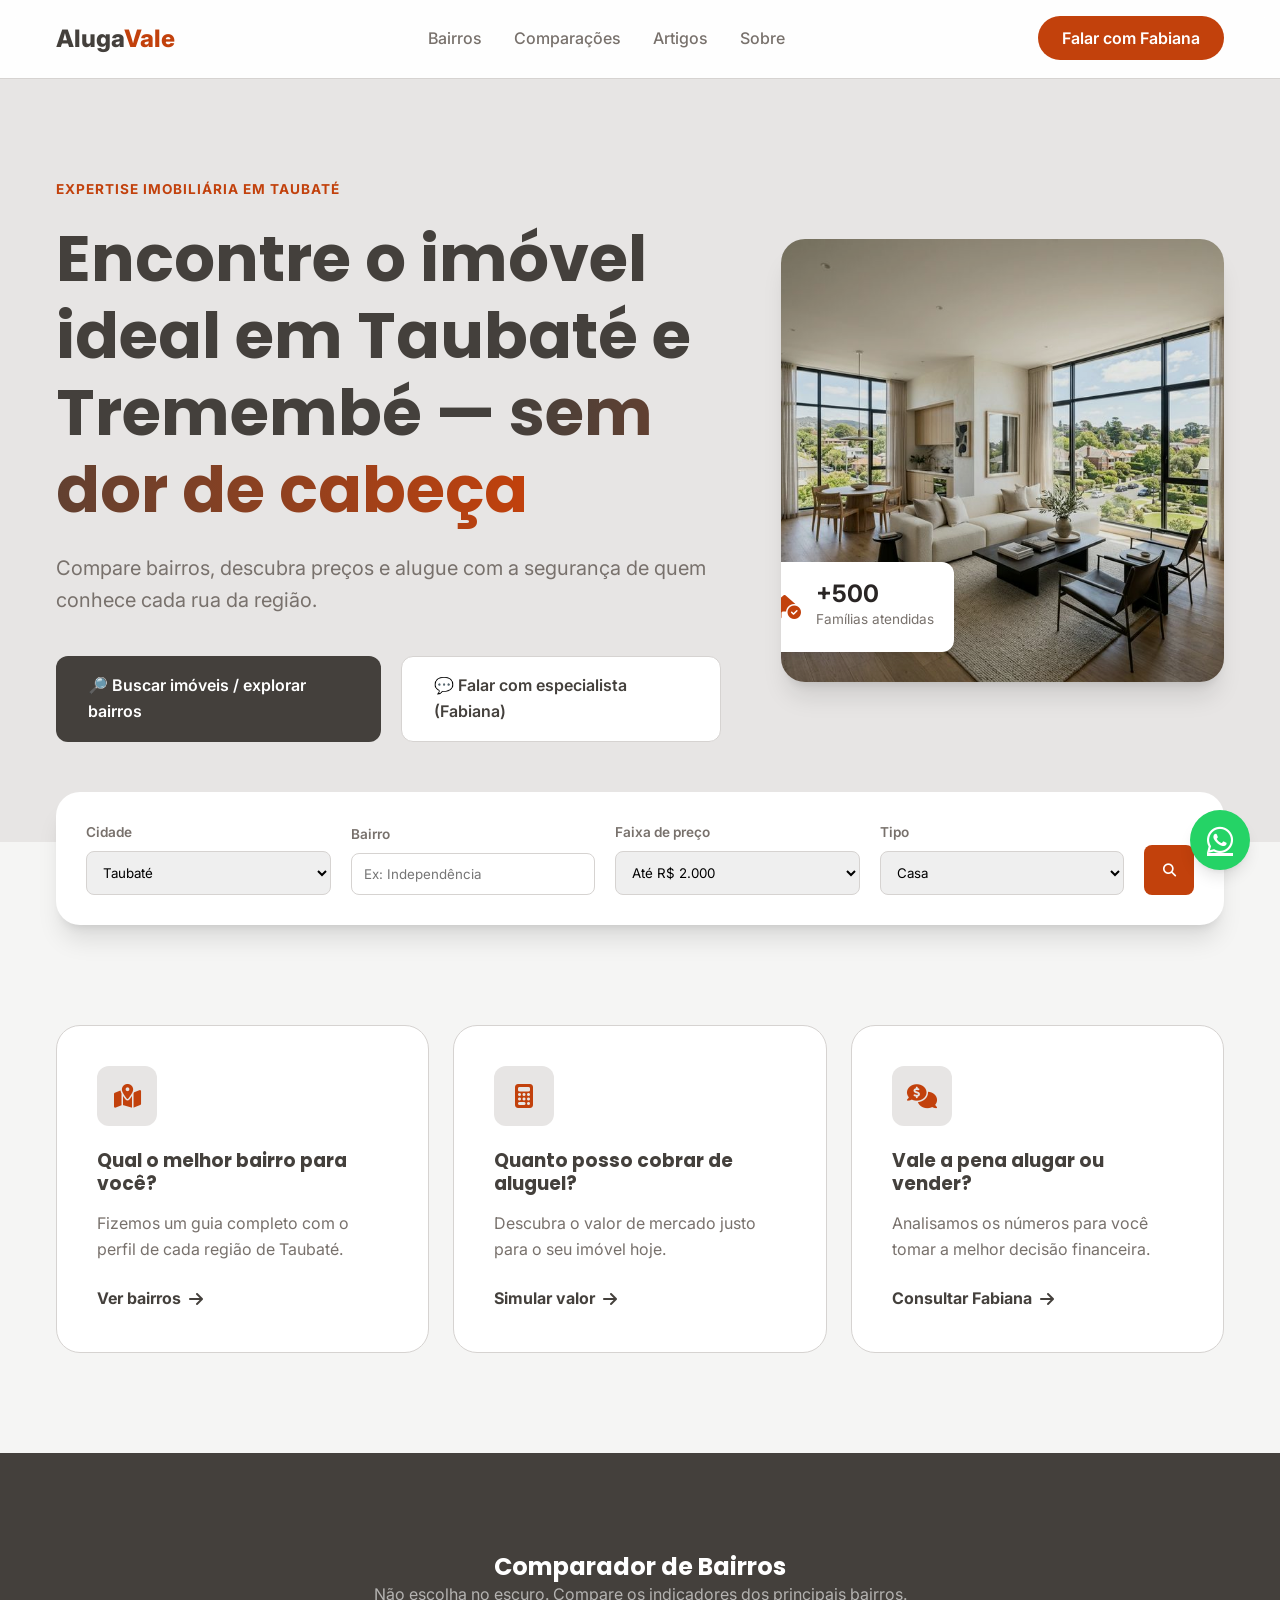
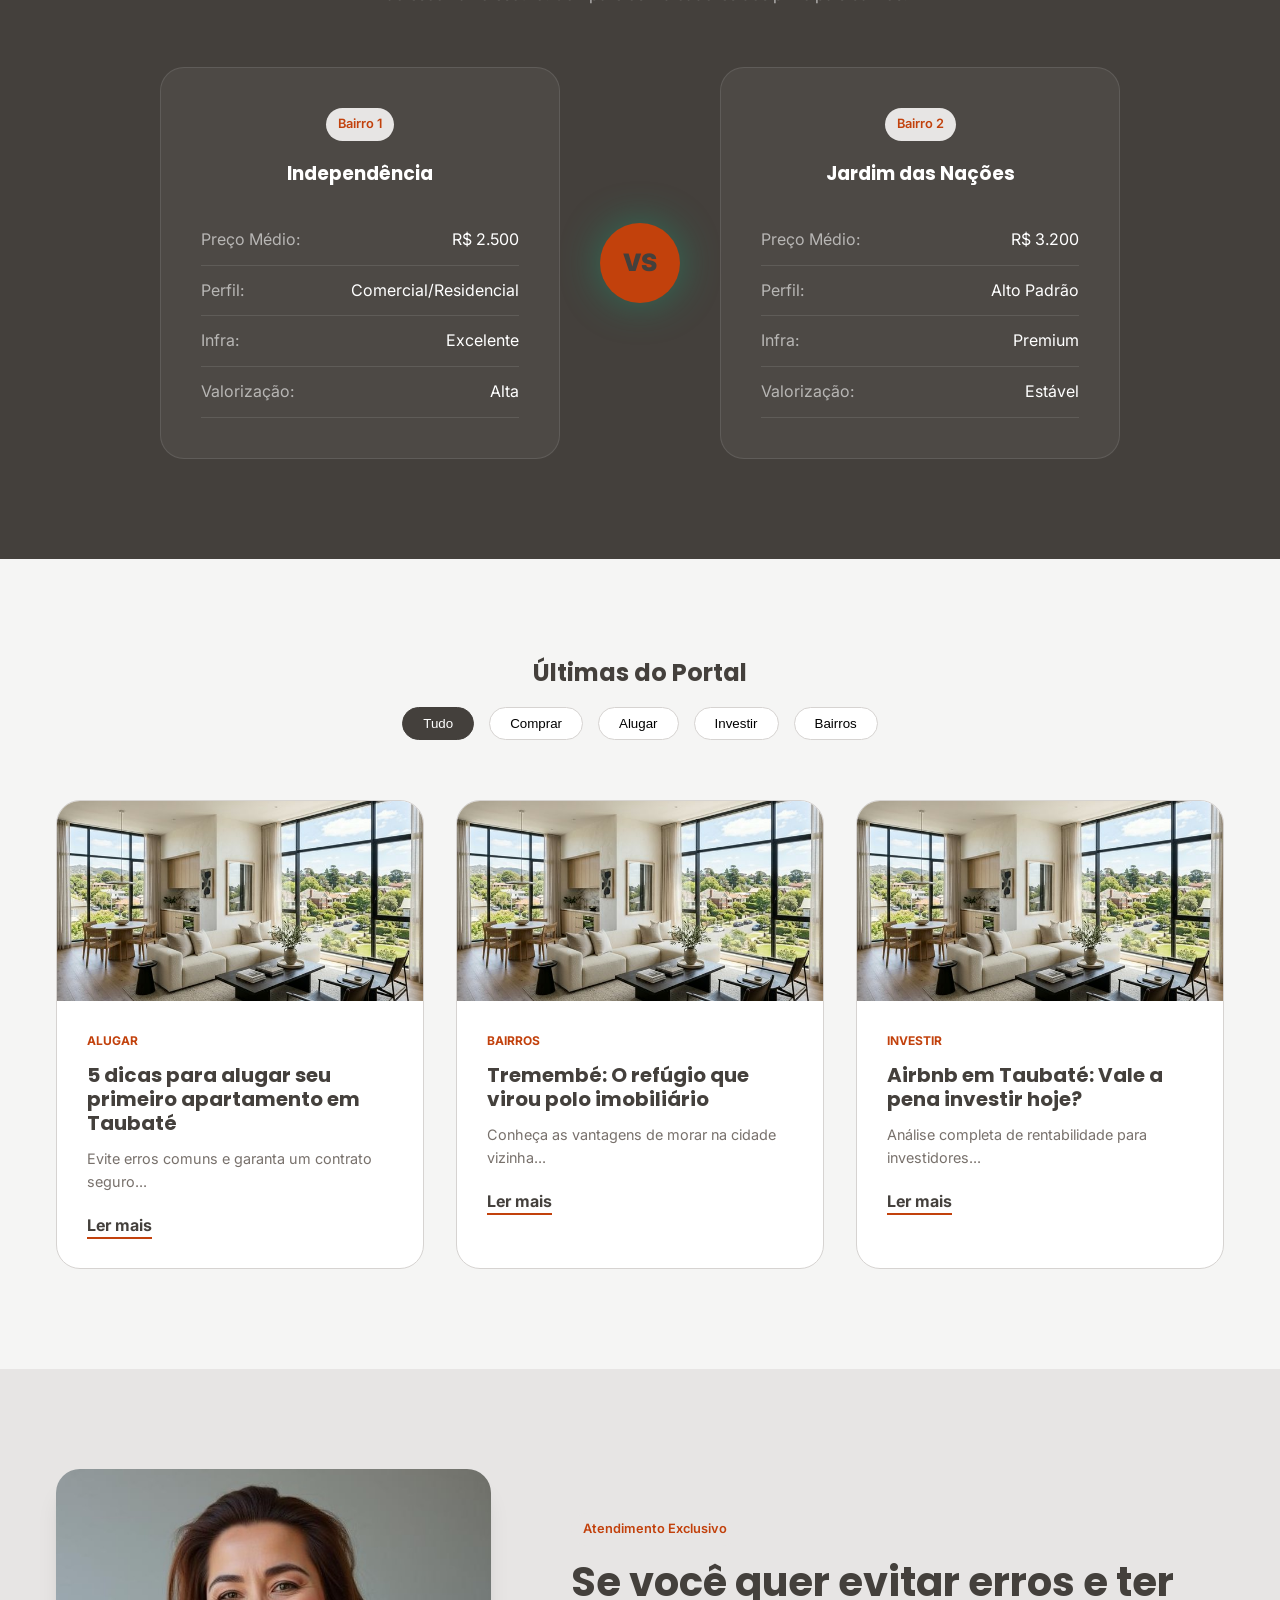
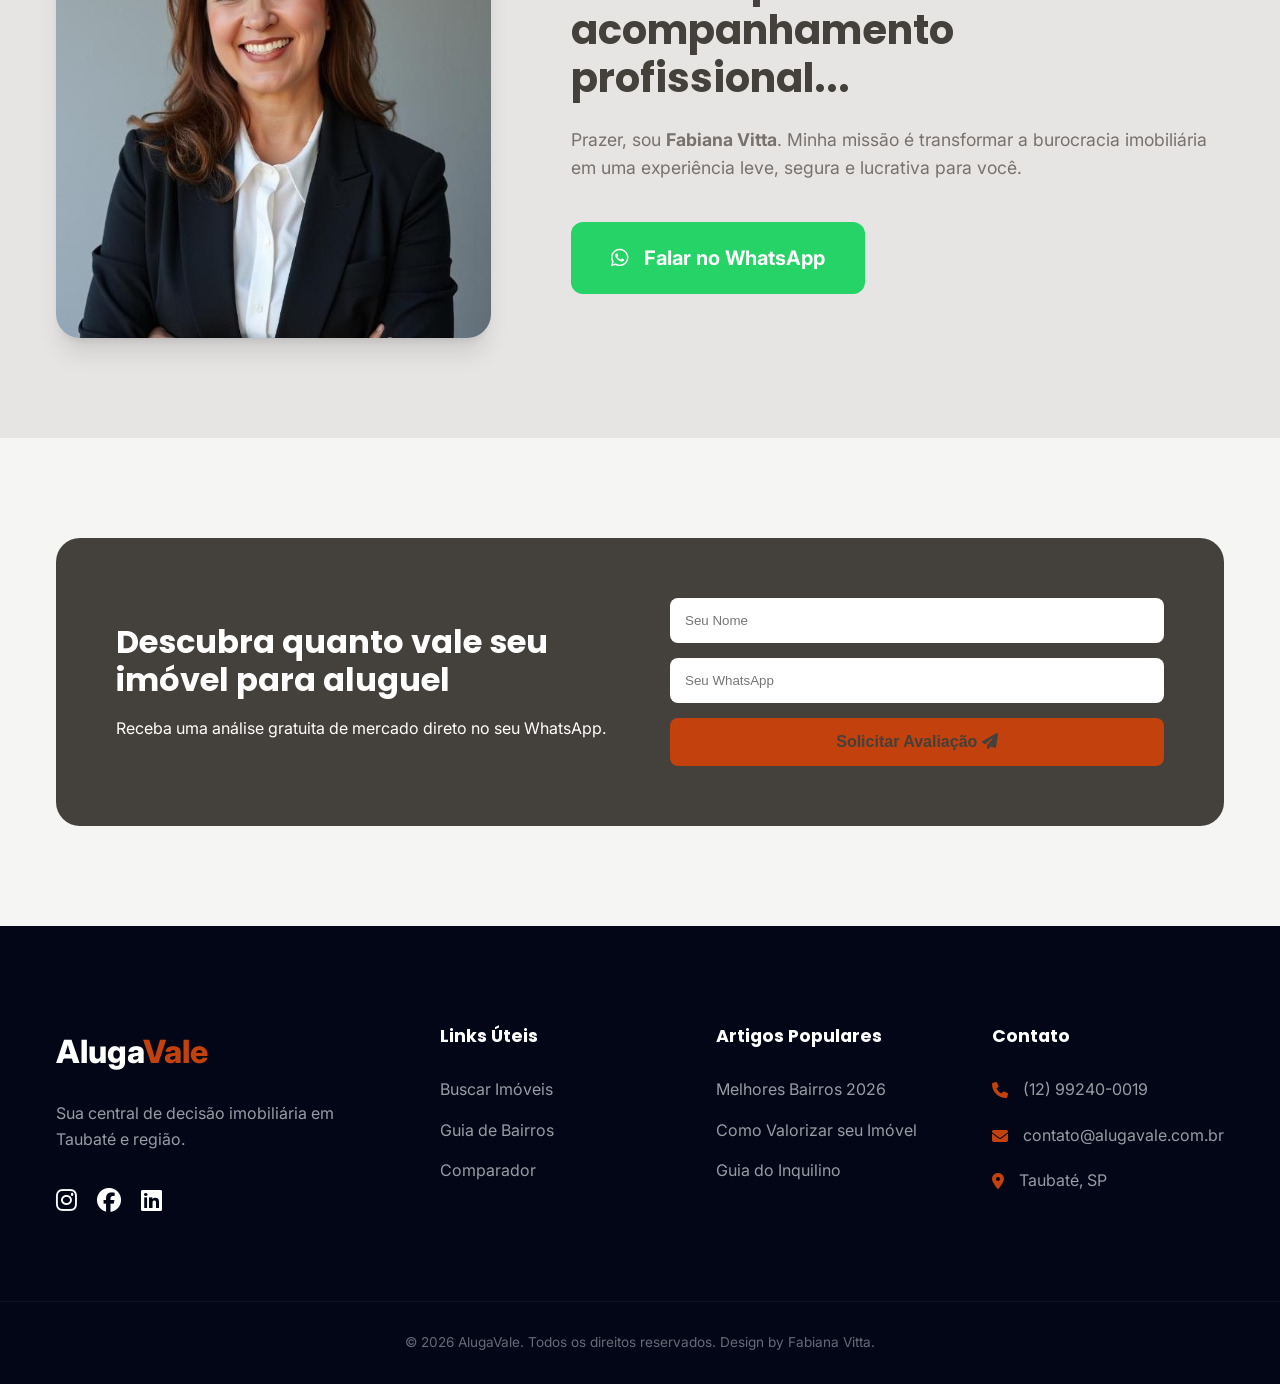
==== commit 309b7975: "feat: expandindo guia para 7 bairros estratégicos e otimizando lógica do quiz" ====
--- a/index.html
+++ b/index.html
@@ -61,7 +61,7 @@
                     <p class="hero-subheadline">Compare bairros, descubra preços e alugue com a segurança de quem conhece cada rua da região.</p>
                     
                     <div class="hero-buttons">
-                        <a href="#busca" class="btn-primary">🔎 Buscar imóveis / explorar bairros</a>
+                        <a href="bairros.html" class="btn-primary">🔎 Buscar imóveis / explorar bairros</a>
                         <a href="https://wa.me/5512992400019" target="_blank" class="btn-secondary">💬 Falar com especialista (Fabiana)</a>
                     </div>
                 </div>
@@ -125,7 +125,7 @@
                     <div class="card-icon"><i class="fa-solid fa-map-location-dot"></i></div>
                     <h3>Qual o melhor bairro para você?</h3>
                     <p>Fizemos um guia completo com o perfil de cada região de Taubaté.</p>
-                    <a href="#bairros" class="link-arrow">Ver bairros <i class="fa-solid fa-arrow-right"></i></a>
+                    <a href="bairros.html" class="link-arrow">Ver bairros <i class="fa-solid fa-arrow-right"></i></a>
                 </div>
                 <div class="decision-card">
                     <div class="card-icon"><i class="fa-solid fa-calculator"></i></div>
--- a/css/style.css
+++ b/css/style.css
@@ -2,18 +2,18 @@
    Design System & Luxury Variables
    ========================================= */
 :root {
-    /* Sophisticated Fintech Palette */
-    --primary: #0F172A;      /* Deep Navy */
-    --primary-light: #1E293B;
-    --accent: #10B981;      /* Emerald Green */
-    --accent-hover: #059669;
-    --cta-orange: #F97316;  /* Vibrant Orange */
-    --bg-white: #FFFFFF;
-    --bg-gray: #F8FAFC;     /* Light Base */
-    --border: #E2E8F0;
-    
-    --text-main: #1E293B;
-    --text-muted: #64748B;
+    /* High-End Warm Gray & Terracotta Palette */
+    --primary: #44403C;      /* Warm Earth */
+    --primary-light: #57534E;
+    --accent: #C2410C;      /* Tuscan Clay */
+    --accent-hover: #9A3412;
+    --cta-orange: #C2410C;  /* Consistent with Terracotta */
+    --bg-white: #F5F5F4;     /* Sandstone */
+    --bg-gray: #E7E5E4; 
+    --border: #D6D3D1;
+    
+    --text-main: #292524;
+    --text-muted: #78716C;
     
     /* UX / Effects */
     --shadow-sm: 0 1px 2px 0 rgb(0 0 0 / 0.05);
@@ -39,12 +39,17 @@
     -webkit-font-smoothing: antialiased;
 }
 
+html, body {
+    width: 100%;
+    overflow-x: hidden;
+    position: relative;
+}
+
 body {
     font-family: 'Inter', sans-serif;
     background-color: var(--bg-white);
     color: var(--text-main);
     line-height: 1.6;
-    overflow-x: hidden;
 }
 
 h1, h2, h3, h4 {
@@ -177,7 +182,8 @@
    ========================================= */
 .trust-block { padding: 100px 0; background: var(--bg-gray); }
 .trust-layout { display: grid; grid-template-columns: 0.8fr 1.2fr; gap: 80px; align-items: center; }
-.trust-image img { width: 100%; border-radius: var(--radius-lg); box-shadow: var(--shadow-premium); }
+.trust-image { width: 100%; max-width: 500px; margin: 0 auto; display: flex; justify-content: center; }
+.trust-image img { width: 100%; height: auto; border-radius: var(--radius-lg); box-shadow: var(--shadow-premium); object-fit: cover; }
 .trust-content h2 { font-size: 2.5rem; margin-bottom: 24px; }
 .trust-content p { font-size: 1.1rem; color: var(--text-muted); margin-bottom: 40px; }
 .btn-whatsapp-large { background: #25D366; color: white; padding: 20px 40px; border-radius: var(--radius-md); text-decoration: none; display: inline-flex; align-items: center; gap: 15px; font-weight: 700; font-size: 1.25rem; transition: var(--transition); }
@@ -226,8 +232,9 @@
     .search-field { min-width: 45%; }
     .comparator-ui { flex-direction: column; }
     .comp-col { width: 100%; max-width: 500px; }
-    .trust-layout, .capture-card, .footer-grid { grid-template-columns: 1fr; }
-    .trust-image { max-width: 400px; margin: 0 auto; }
+    .trust-layout, .capture-card, .footer-grid { grid-template-columns: 1fr; text-align: center; justify-items: center; }
+    .trust-image { margin: 0 auto 40px; }
+    .floating-stat { left: 10px; bottom: 10px; }
 }
 
 @media (max-width: 640px) {
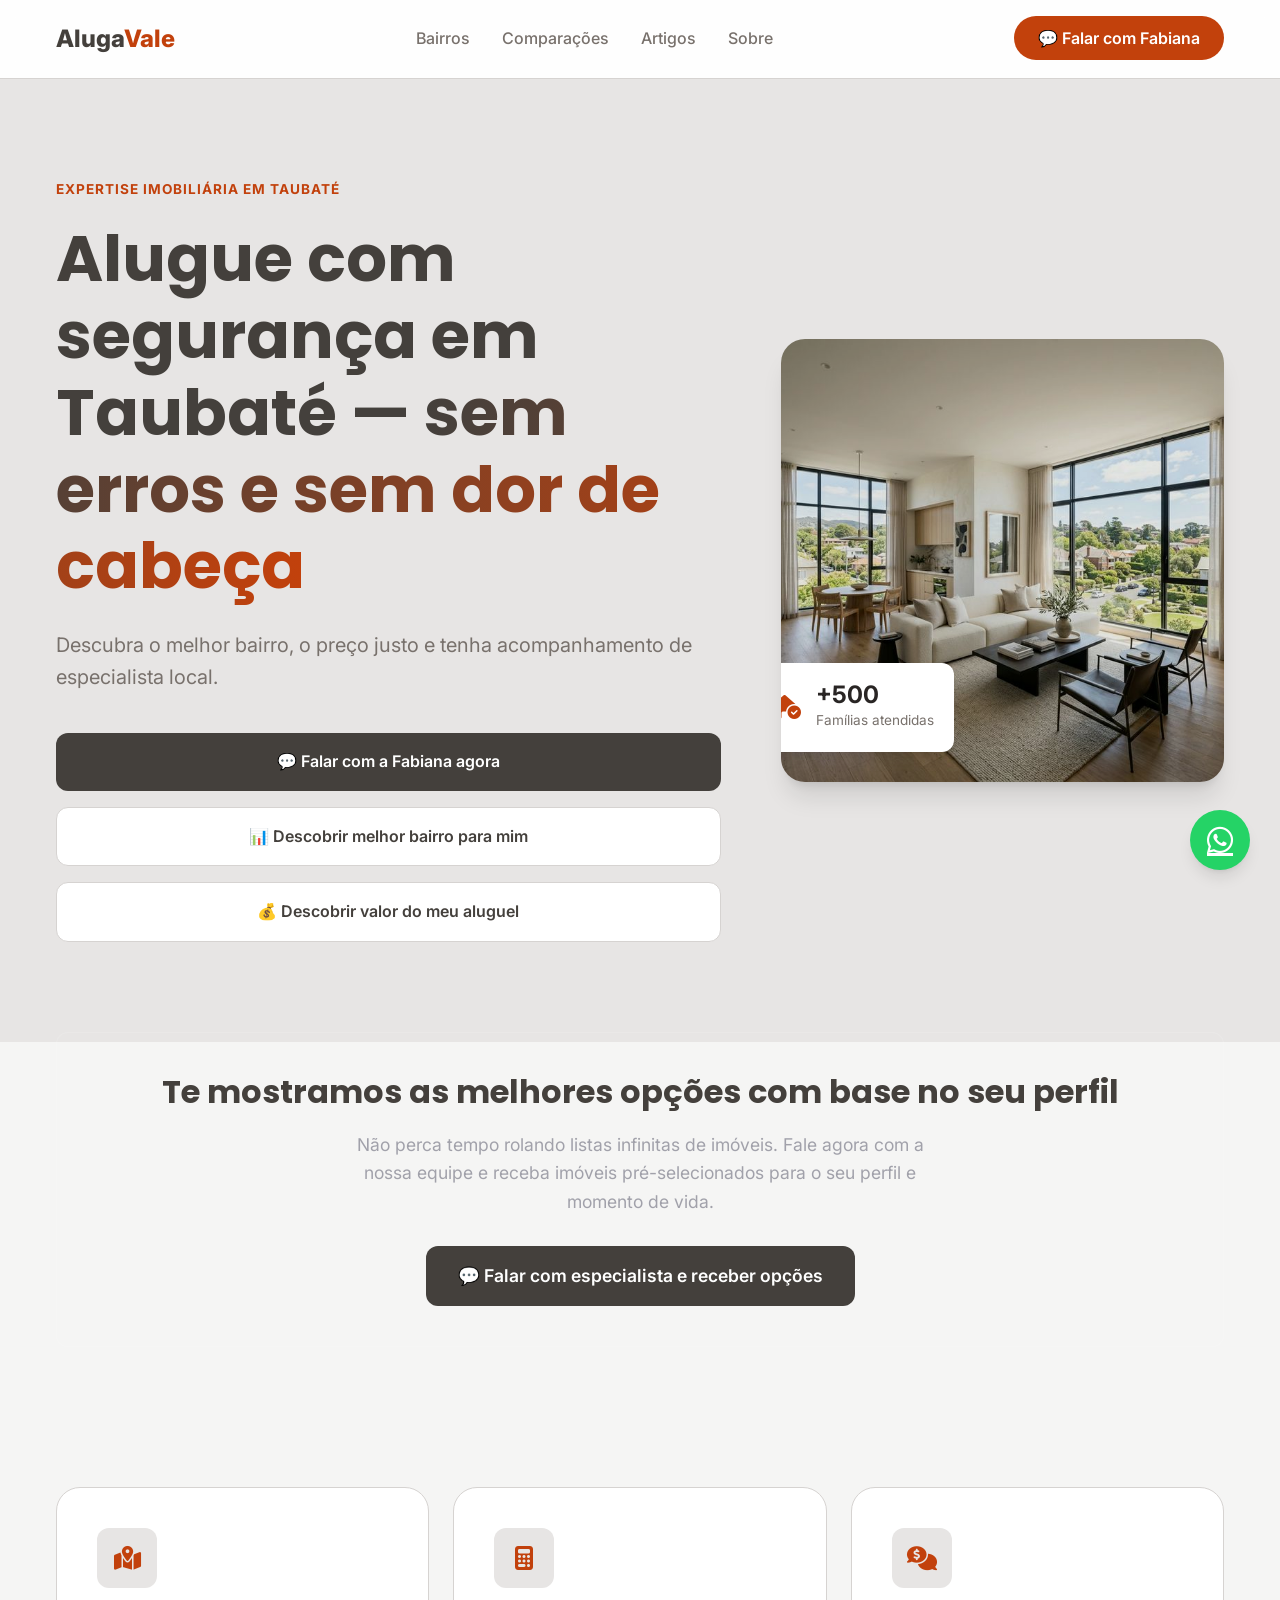
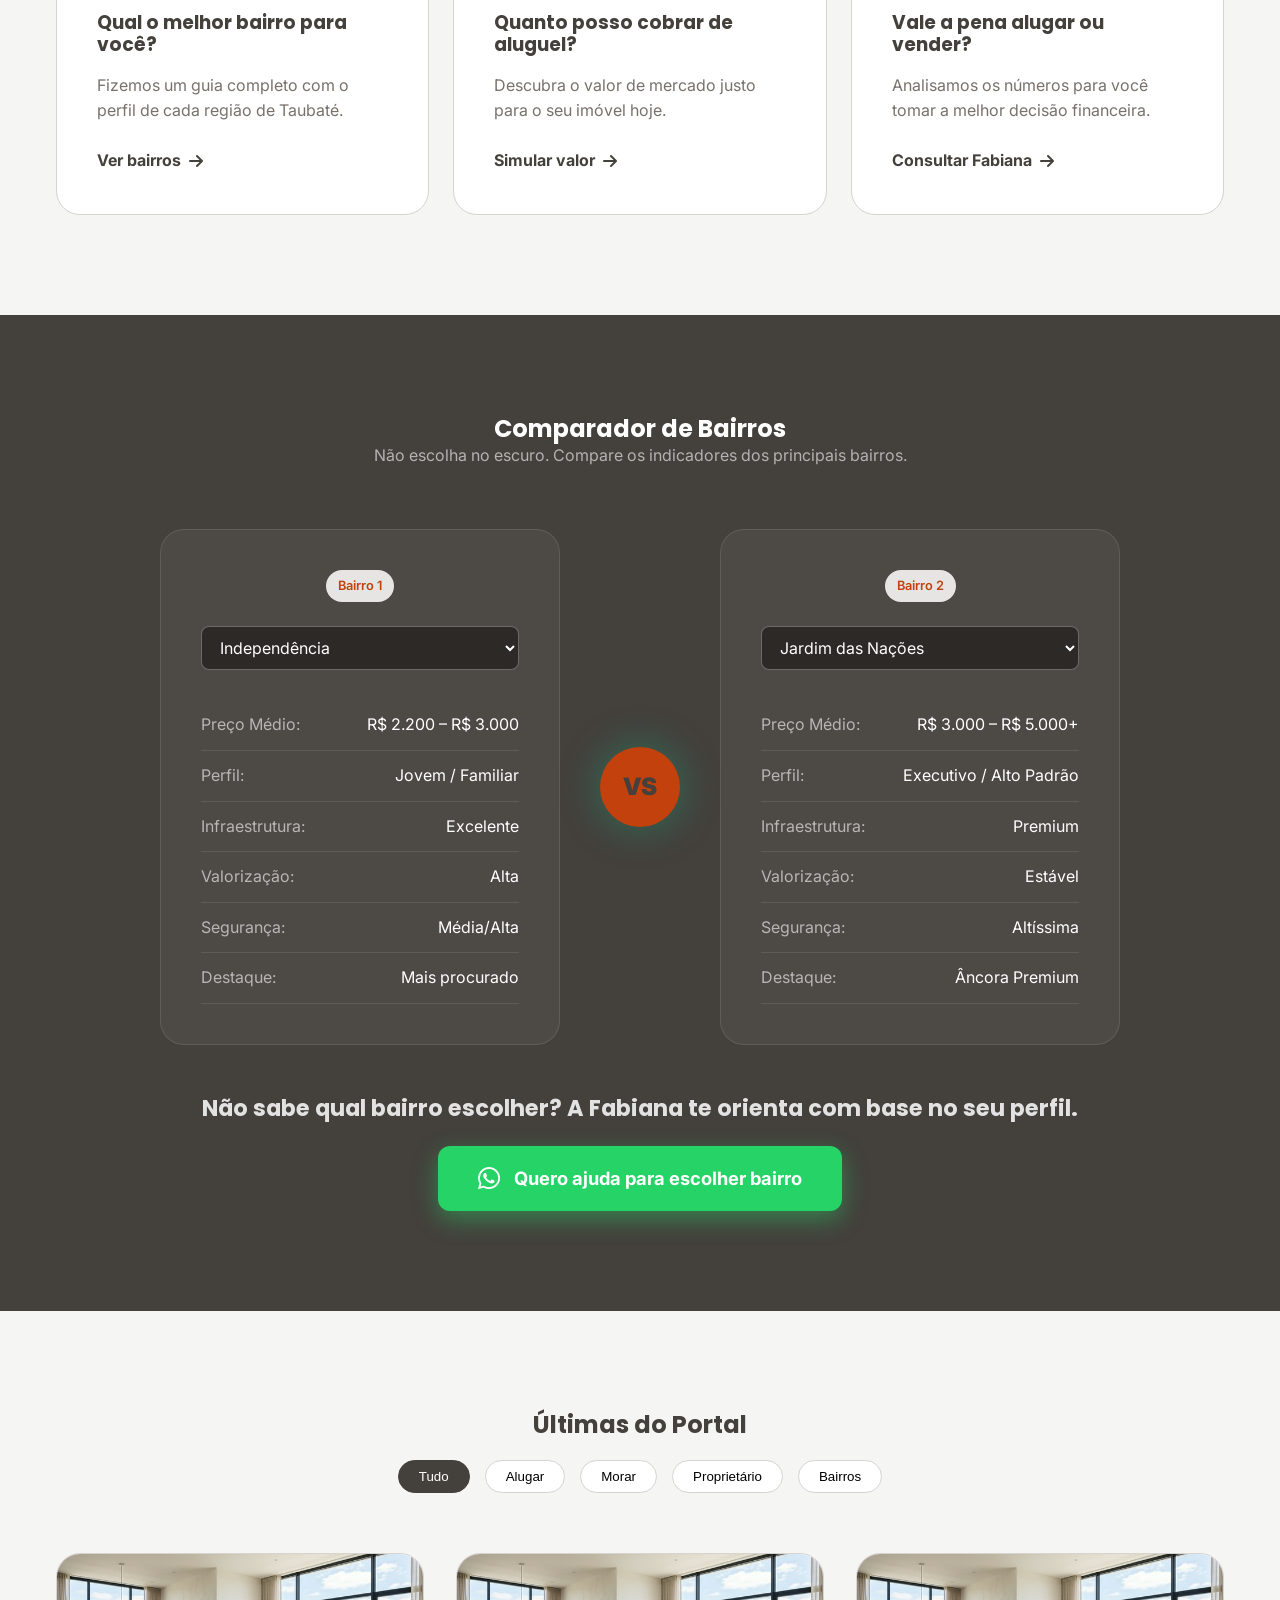
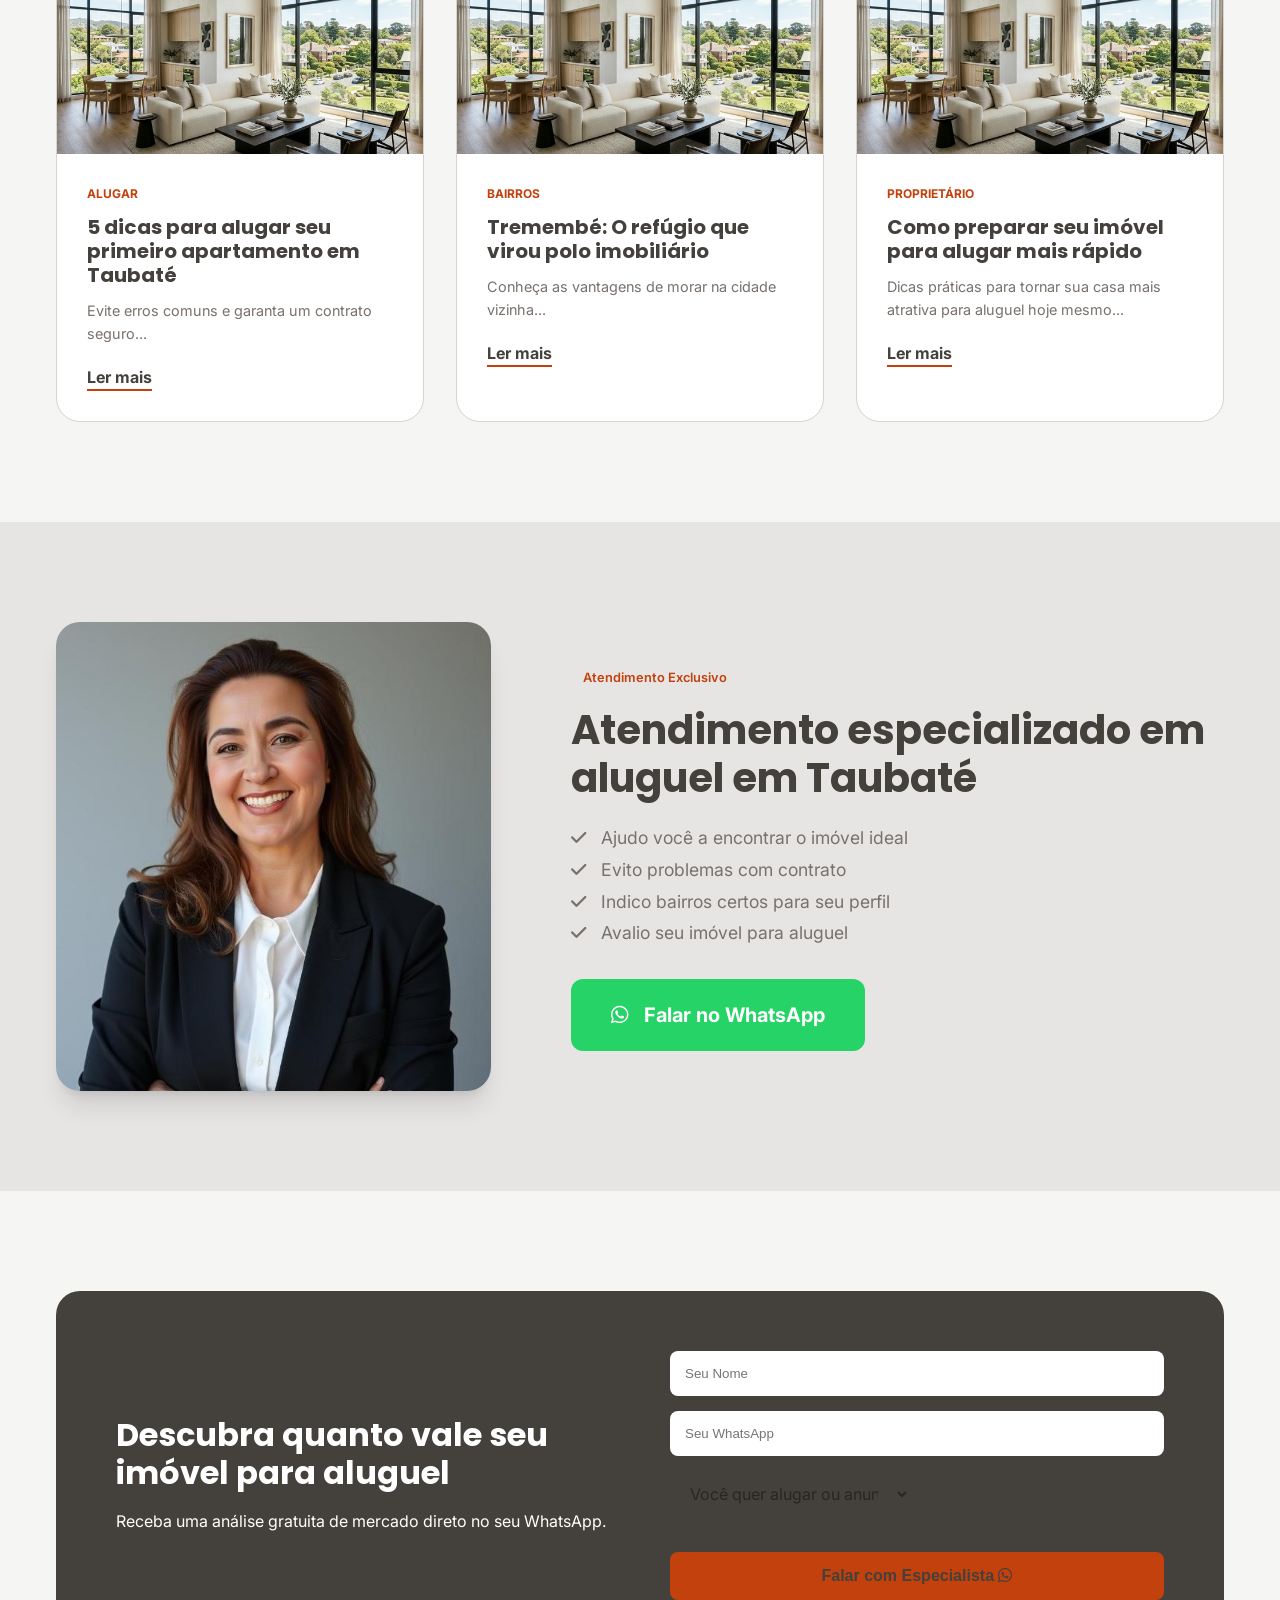
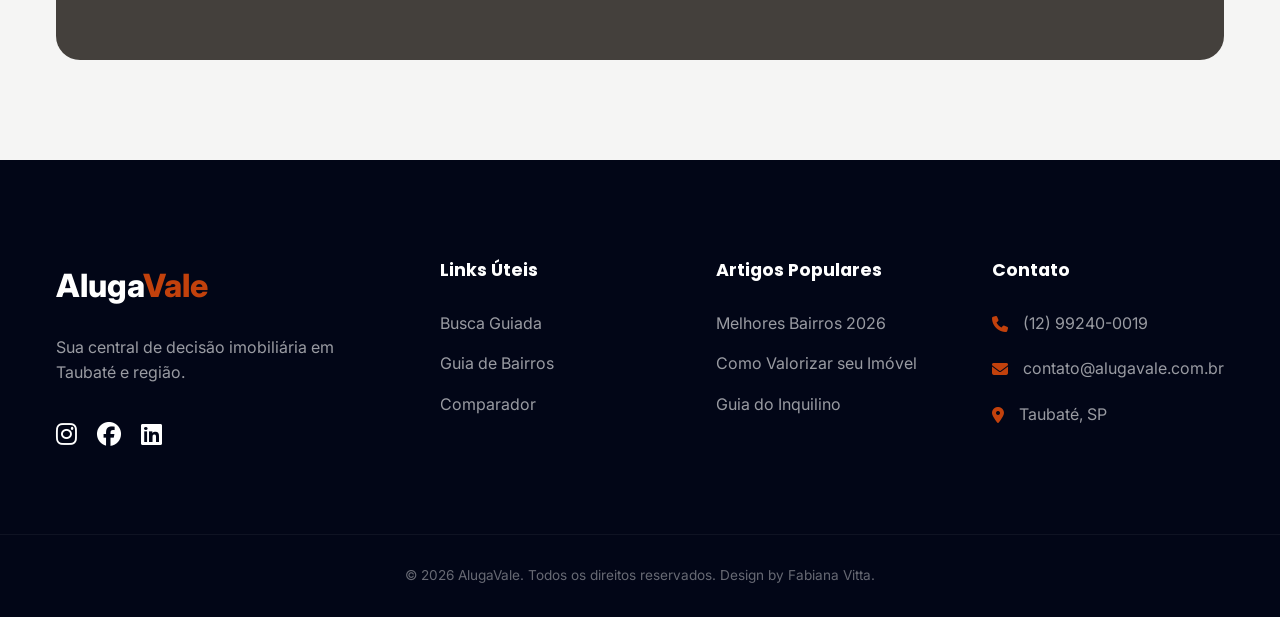
==== commit 275a186f: "feat: major UX overhaul - CTA focused on WhatsApp, interactive comparator, Google Maps with neighbor" ====
--- a/index.html
+++ b/index.html
@@ -42,8 +42,8 @@
                 <a href="#sobre">Sobre</a>
             </div>
             <div class="nav-actions">
-                <a href="https://wa.me/5512992400019" target="_blank" class="btn-cta">
-                    Falar com Fabiana
+                <a href="https://wa.me/5512992400019?text=Ol%C3%A1%21%20Gostaria%20de%20falar%20com%20a%20Fabiana." target="_blank" class="btn-cta">
+                    💬 Falar com Fabiana
                 </a>
             </div>
         </div>
@@ -57,12 +57,13 @@
             <div class="container hero-layout">
                 <div class="hero-text-content">
                     <span class="hero-badge">Expertise Imobiliária em Taubaté</span>
-                    <h1>Encontre o imóvel ideal em Taubaté e Tremembé — <span class="text-gradient">sem dor de cabeça</span></h1>
-                    <p class="hero-subheadline">Compare bairros, descubra preços e alugue com a segurança de quem conhece cada rua da região.</p>
+                    <h1>Alugue com segurança em Taubaté — <span class="text-gradient">sem erros e sem dor de cabeça</span></h1>
+                    <p class="hero-subheadline">Descubra o melhor bairro, o preço justo e tenha acompanhamento de especialista local.</p>
                     
-                    <div class="hero-buttons">
-                        <a href="bairros.html" class="btn-primary">🔎 Buscar imóveis / explorar bairros</a>
-                        <a href="https://wa.me/5512992400019" target="_blank" class="btn-secondary">💬 Falar com especialista (Fabiana)</a>
+                    <div class="hero-buttons" style="flex-direction: column; align-items: flex-start; gap: 16px;">
+                        <a href="https://wa.me/5512992400019?text=Ol%C3%A1%2C%20quero%20ajuda%20para%20encontrar%20um%20im%C3%B3vel%20para%20alugar%20em%20Taubat%C3%A9" target="_blank" class="btn-primary" style="width: 100%; text-align: center; justify-content: center;">💬 Falar com a Fabiana agora</a>
+                        <a href="bairros.html" class="btn-secondary" style="width: 100%; text-align: center; justify-content: center;">📊 Descobrir melhor bairro para mim</a>
+                        <a href="#avaliacao" class="btn-secondary" style="width: 100%; text-align: center; justify-content: center;">💰 Descobrir valor do meu aluguel</a>
                     </div>
                 </div>
                 
@@ -81,39 +82,13 @@
             </div>
         </section>
 
-        <!-- BUSCA INTELIGENTE -->
-        <section class="search-section" id="busca">
-            <div class="container">
-                <div class="search-bar">
-                    <div class="search-field">
-                        <label>Cidade</label>
-                        <select>
-                            <option>Taubaté</option>
-                            <option>Tremembé</option>
-                        </select>
-                    </div>
-                    <div class="search-field">
-                        <label>Bairro</label>
-                        <input type="text" placeholder="Ex: Independência">
-                    </div>
-                    <div class="search-field">
-                        <label>Faixa de preço</label>
-                        <select>
-                            <option>Até R$ 2.000</option>
-                            <option>R$ 2.000 - R$ 5.000</option>
-                            <option>Acima de R$ 5.000</option>
-                        </select>
-                    </div>
-                    <div class="search-field">
-                        <label>Tipo</label>
-                        <select>
-                            <option>Casa</option>
-                            <option>Apartamento</option>
-                        </select>
-                    </div>
-                    <button class="btn-search">
-                        <i class="fa-solid fa-magnifying-glass"></i>
-                    </button>
+        <!-- BUSCA GUIADA (Substitui a busca padrão) -->
+        <section class="search-section" id="busca" style="padding: 40px 0;">
+            <div class="container">
+                <div class="guided-search-banner" style="text-align: center; padding: 40px; background: rgba(255,255,255,0.03); border-radius: 12px; border: 1px solid rgba(255,255,255,0.1);">
+                    <h2 style="margin-bottom: 20px; font-size: 2rem;">Te mostramos as melhores opções com base no seu perfil</h2>
+                    <p style="margin-bottom: 30px; font-size: 1.1rem; color: #a1a1aa; max-width: 600px; margin-left: auto; margin-right: auto;">Não perca tempo rolando listas infinitas de imóveis. Fale agora com a nossa equipe e receba imóveis pré-selecionados para o seu perfil e momento de vida.</p>
+                    <a href="https://wa.me/5512992400019?text=Ol%C3%A1%2C%20quero%20ajuda%20para%20encontrar%20um%20im%C3%B3vel%20para%20alugar%20em%20Taubat%C3%A9" target="_blank" class="btn-primary" style="display: inline-flex; font-size: 1.1rem; padding: 16px 32px;">💬 Falar com especialista e receber opções</a>
                 </div>
             </div>
         </section>
@@ -154,28 +129,58 @@
                     <div class="comp-col">
                         <div class="comp-header">
                             <span class="badge">Bairro 1</span>
-                            <h3>Independência</h3>
-                        </div>
-                        <ul class="comp-list">
-                            <li><span class="label">Preço Médio:</span> <span class="value">R$ 2.500</span></li>
-                            <li><span class="label">Perfil:</span> <span class="value">Comercial/Residencial</span></li>
-                            <li><span class="label">Infra:</span> <span class="value">Excelente</span></li>
-                            <li><span class="label">Valorização:</span> <span class="value">Alta</span></li>
-                        </ul>
+                            <select id="comp-select-1" onchange="updateComparator()" class="comp-select">
+                                <option value="independencia">Independência</option>
+                                <option value="jardim">Jardim das Nações</option>
+                                <option value="centro">Centro</option>
+                                <option value="estiva">Estiva</option>
+                                <option value="quiririm">Quiririm</option>
+                                <option value="saogeraldo">Vila São Geraldo</option>
+                                <option value="tremembe">Tremembé</option>
+                            </select>
+                        </div>
+                        <ul class="comp-list" id="comp-list-1"></ul>
                     </div>
                     <div class="vs-circle">VS</div>
                     <div class="comp-col">
                         <div class="comp-header">
                             <span class="badge">Bairro 2</span>
-                            <h3>Jardim das Nações</h3>
-                        </div>
-                        <ul class="comp-list">
-                            <li><span class="label">Preço Médio:</span> <span class="value">R$ 3.200</span></li>
-                            <li><span class="label">Perfil:</span> <span class="value">Alto Padrão</span></li>
-                            <li><span class="label">Infra:</span> <span class="value">Premium</span></li>
-                            <li><span class="label">Valorização:</span> <span class="value">Estável</span></li>
-                        </ul>
-                    </div>
+                            <select id="comp-select-2" onchange="updateComparator()" class="comp-select">
+                                <option value="independencia">Independência</option>
+                                <option value="jardim" selected>Jardim das Nações</option>
+                                <option value="centro">Centro</option>
+                                <option value="estiva">Estiva</option>
+                                <option value="quiririm">Quiririm</option>
+                                <option value="saogeraldo">Vila São Geraldo</option>
+                                <option value="tremembe">Tremembé</option>
+                            </select>
+                        </div>
+                        <ul class="comp-list" id="comp-list-2"></ul>
+                    </div>
+                </div>
+                
+                <div class="comparator-cta" style="text-align: center; margin-top: 50px;">
+                    <h3 style="margin-bottom: 24px; font-size: 1.4rem; color: rgba(255,255,255,0.85);">Não sabe qual bairro escolher? A Fabiana te orienta com base no seu perfil.</h3>
+                    <a href="https://wa.me/5512992400019?text=Ol%C3%A1%2C%20n%C3%A3o%20sei%20qual%20bairro%20escolher.%20Preciso%20de%20ajuda%20com%20base%20no%20meu%20perfil." target="_blank" style="
+                        display: inline-flex;
+                        align-items: center;
+                        gap: 14px;
+                        background: #25D366;
+                        color: white;
+                        font-size: 1.15rem;
+                        font-weight: 700;
+                        padding: 18px 40px;
+                        border-radius: 12px;
+                        text-decoration: none;
+                        box-shadow: 0 8px 24px rgba(37,211,102,0.45);
+                        transition: transform 0.2s, box-shadow 0.2s;
+                        font-family: inherit;
+                    "
+                    onmouseover="this.style.transform='translateY(-3px)';this.style.boxShadow='0 14px 32px rgba(37,211,102,0.55)'"
+                    onmouseout="this.style.transform='translateY(0)';this.style.boxShadow='0 8px 24px rgba(37,211,102,0.45)'">
+                        <i class="fa-brands fa-whatsapp" style="font-size: 1.6rem;"></i>
+                        Quero ajuda para escolher bairro
+                    </a>
                 </div>
             </div>
         </section>
@@ -187,9 +192,9 @@
                     <h2>Últimas do Portal</h2>
                     <div class="portal-categories">
                         <button class="active">Tudo</button>
-                        <button>Comprar</button>
                         <button>Alugar</button>
-                        <button>Investir</button>
+                        <button>Morar</button>
+                        <button>Proprietário</button>
                         <button>Bairros</button>
                     </div>
                 </div>
@@ -216,9 +221,9 @@
                     <article class="article-card">
                         <div class="article-img" style="background-image: url('images/hero-bg.png')"></div>
                         <div class="article-content">
-                            <span class="cat">INVESTIR</span>
-                            <h3>Airbnb em Taubaté: Vale a pena investir hoje?</h3>
-                            <p>Análise completa de rentabilidade para investidores...</p>
+                            <span class="cat">PROPRIETÁRIO</span>
+                            <h3>Como preparar seu imóvel para alugar mais rápido</h3>
+                            <p>Dicas práticas para tornar sua casa mais atrativa para aluguel hoje mesmo...</p>
                             <a href="#" class="btn-read">Ler mais</a>
                         </div>
                     </article>
@@ -234,9 +239,14 @@
                 </div>
                 <div class="trust-content">
                     <span class="badge">Atendimento Exclusivo</span>
-                    <h2>Se você quer evitar erros e ter acompanhamento profissional...</h2>
-                    <p>Prazer, sou <strong>Fabiana Vitta</strong>. Minha missão é transformar a burocracia imobiliária em uma experiência leve, segura e lucrativa para você.</p>
-                    <a href="https://wa.me/5512992400019" target="_blank" class="btn-whatsapp-large">
+                    <h2 style="margin-bottom: 10px;">Atendimento especializado em aluguel em Taubaté</h2>
+                    <ul style="list-style: none; padding: 0; margin: 20px 0 30px 0; font-size: 1.1rem; line-height: 1.8; color: var(--text-muted);">
+                        <li><i class="fa-solid fa-check" style="color: var(--primary-color); margin-right: 10px;"></i> Ajudo você a encontrar o imóvel ideal</li>
+                        <li><i class="fa-solid fa-check" style="color: var(--primary-color); margin-right: 10px;"></i> Evito problemas com contrato</li>
+                        <li><i class="fa-solid fa-check" style="color: var(--primary-color); margin-right: 10px;"></i> Indico bairros certos para seu perfil</li>
+                        <li><i class="fa-solid fa-check" style="color: var(--primary-color); margin-right: 10px;"></i> Avalio seu imóvel para aluguel</li>
+                    </ul>
+                    <a href="https://wa.me/5512992400019?text=Ol%C3%A1%2C%20gostaria%20de%20falar%20com%20a%20Fabiana." target="_blank" class="btn-whatsapp-large">
                         <i class="fa-brands fa-whatsapp"></i> Falar no WhatsApp
                     </a>
                 </div>
@@ -251,10 +261,15 @@
                         <h2>Descubra quanto vale seu imóvel para aluguel</h2>
                         <p>Receba uma análise gratuita de mercado direto no seu WhatsApp.</p>
                     </div>
-                    <form class="capture-form">
-                        <input type="text" placeholder="Seu Nome" required>
-                        <input type="tel" placeholder="Seu WhatsApp" required>
-                        <button type="submit" class="btn-submit">Solicitar Avaliação <i class="fa-solid fa-paper-plane"></i></button>
+                    <form class="capture-form" id="leadForm">
+                        <input type="text" id="leadName" placeholder="Seu Nome" required>
+                        <input type="tel" id="leadPhone" placeholder="Seu WhatsApp" required>
+                        <select id="leadIntent" required style="width: 100%; padding: 12px 16px; border: 1px solid var(--border-light); border-radius: 8px; background: var(--bg-card); color: var(--text-main); font-family: inherit; font-size: 1rem; outline: none; margin-bottom: 20px; transition: border-color 0.2s;">
+                            <option value="">Você quer alugar ou anunciar um imóvel?</option>
+                            <option value="quero_alugar">Quero alugar um imóvel</option>
+                            <option value="quero_anunciar">Sou proprietário e quero anunciar/avaliar</option>
+                        </select>
+                        <button type="submit" class="btn-submit">Falar com Especialista <i class="fa-brands fa-whatsapp"></i></button>
                     </form>
                 </div>
             </div>
@@ -275,7 +290,7 @@
             </div>
             <div class="footer-nav">
                 <h4>Links Úteis</h4>
-                <a href="#busca">Buscar Imóveis</a>
+                <a href="#busca">Busca Guiada</a>
                 <a href="#bairros">Guia de Bairros</a>
                 <a href="#comparacoes">Comparador</a>
             </div>
--- a/css/style.css
+++ b/css/style.css
@@ -73,6 +73,7 @@
 .grid-3 { display: grid; grid-template-columns: repeat(3, 1fr); gap: 24px; }
 .text-gradient { background: linear-gradient(90deg, var(--primary), var(--accent)); -webkit-background-clip: text; background-clip: text; -webkit-text-fill-color: transparent; }
 .badge { display: inline-block; padding: 6px 12px; background: var(--bg-gray); border-radius: var(--radius-full); font-size: 0.8rem; font-weight: 600; color: var(--accent); margin-bottom: 12px; }
+.hidden { display: none !important; }
 
 /* Buttons */
 .btn-primary { background: var(--primary); color: white; padding: 16px 32px; border-radius: var(--radius-md); font-weight: 600; text-decoration: none; display: inline-flex; align-items: center; gap: 10px; transition: var(--transition); border: none; cursor: pointer; }
@@ -157,6 +158,31 @@
 .comp-list li { display: flex; justify-content: space-between; padding: 12px 0; border-bottom: 1px solid rgba(255,255,255,0.1); }
 .comp-list .label { color: rgba(255,255,255,0.6); }
 .vs-circle { width: 80px; height: 80px; background: var(--accent); color: var(--primary); border-radius: 50%; display: flex; align-items: center; justify-content: center; font-weight: 900; font-size: 1.5rem; box-shadow: 0 0 40px rgba(16, 185, 129, 0.4); }
+
+/* Comparador Dropdown */
+.comp-select {
+    width: 100%;
+    margin-top: 12px;
+    padding: 10px 14px;
+    border-radius: 8px;
+    border: 1px solid rgba(255,255,255,0.3);
+    background: #2d2926;
+    color: white;
+    font-family: inherit;
+    font-size: 1rem;
+    outline: none;
+    cursor: pointer;
+    appearance: auto;
+}
+.comp-select option {
+    background: #2d2926;
+    color: white;
+    padding: 8px;
+}
+.comp-select:focus {
+    border-color: var(--accent);
+    box-shadow: 0 0 0 2px rgba(194,65,12,0.3);
+}
 
 /* =========================================
    Portal Grid
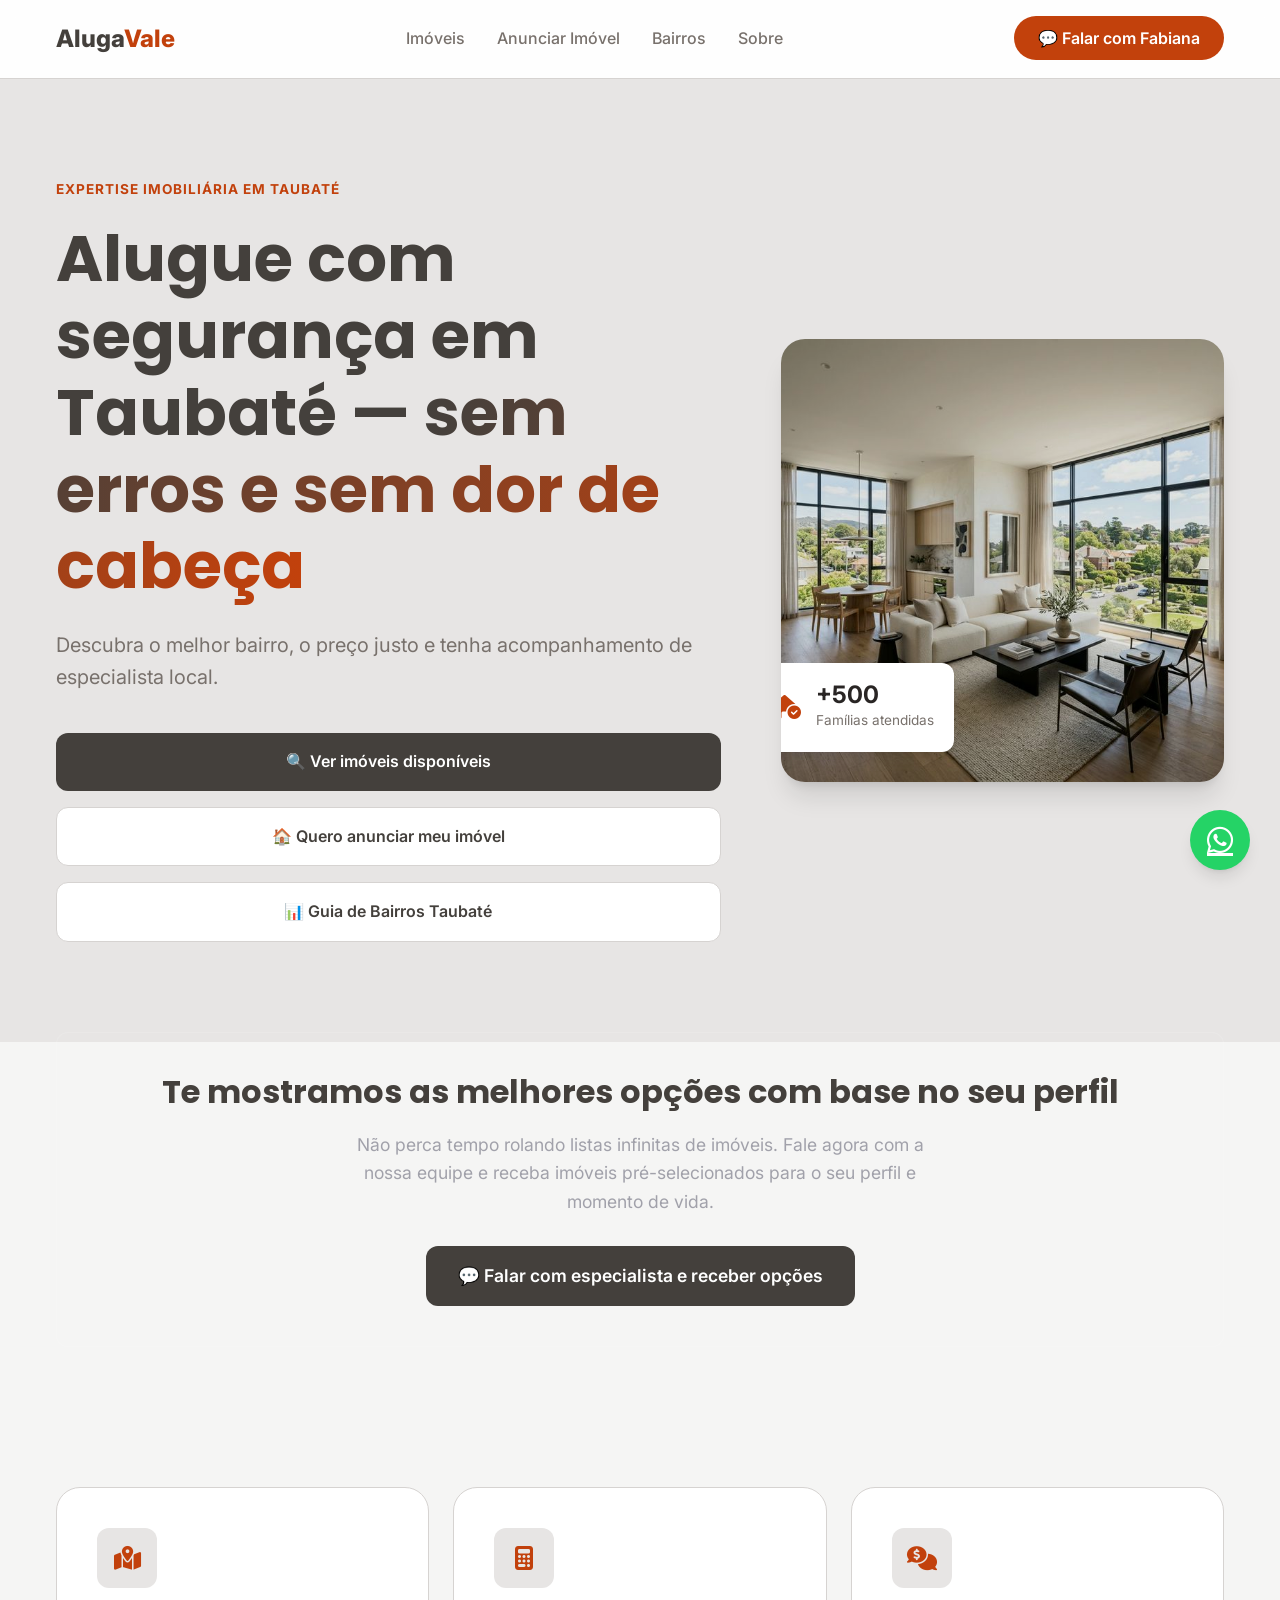
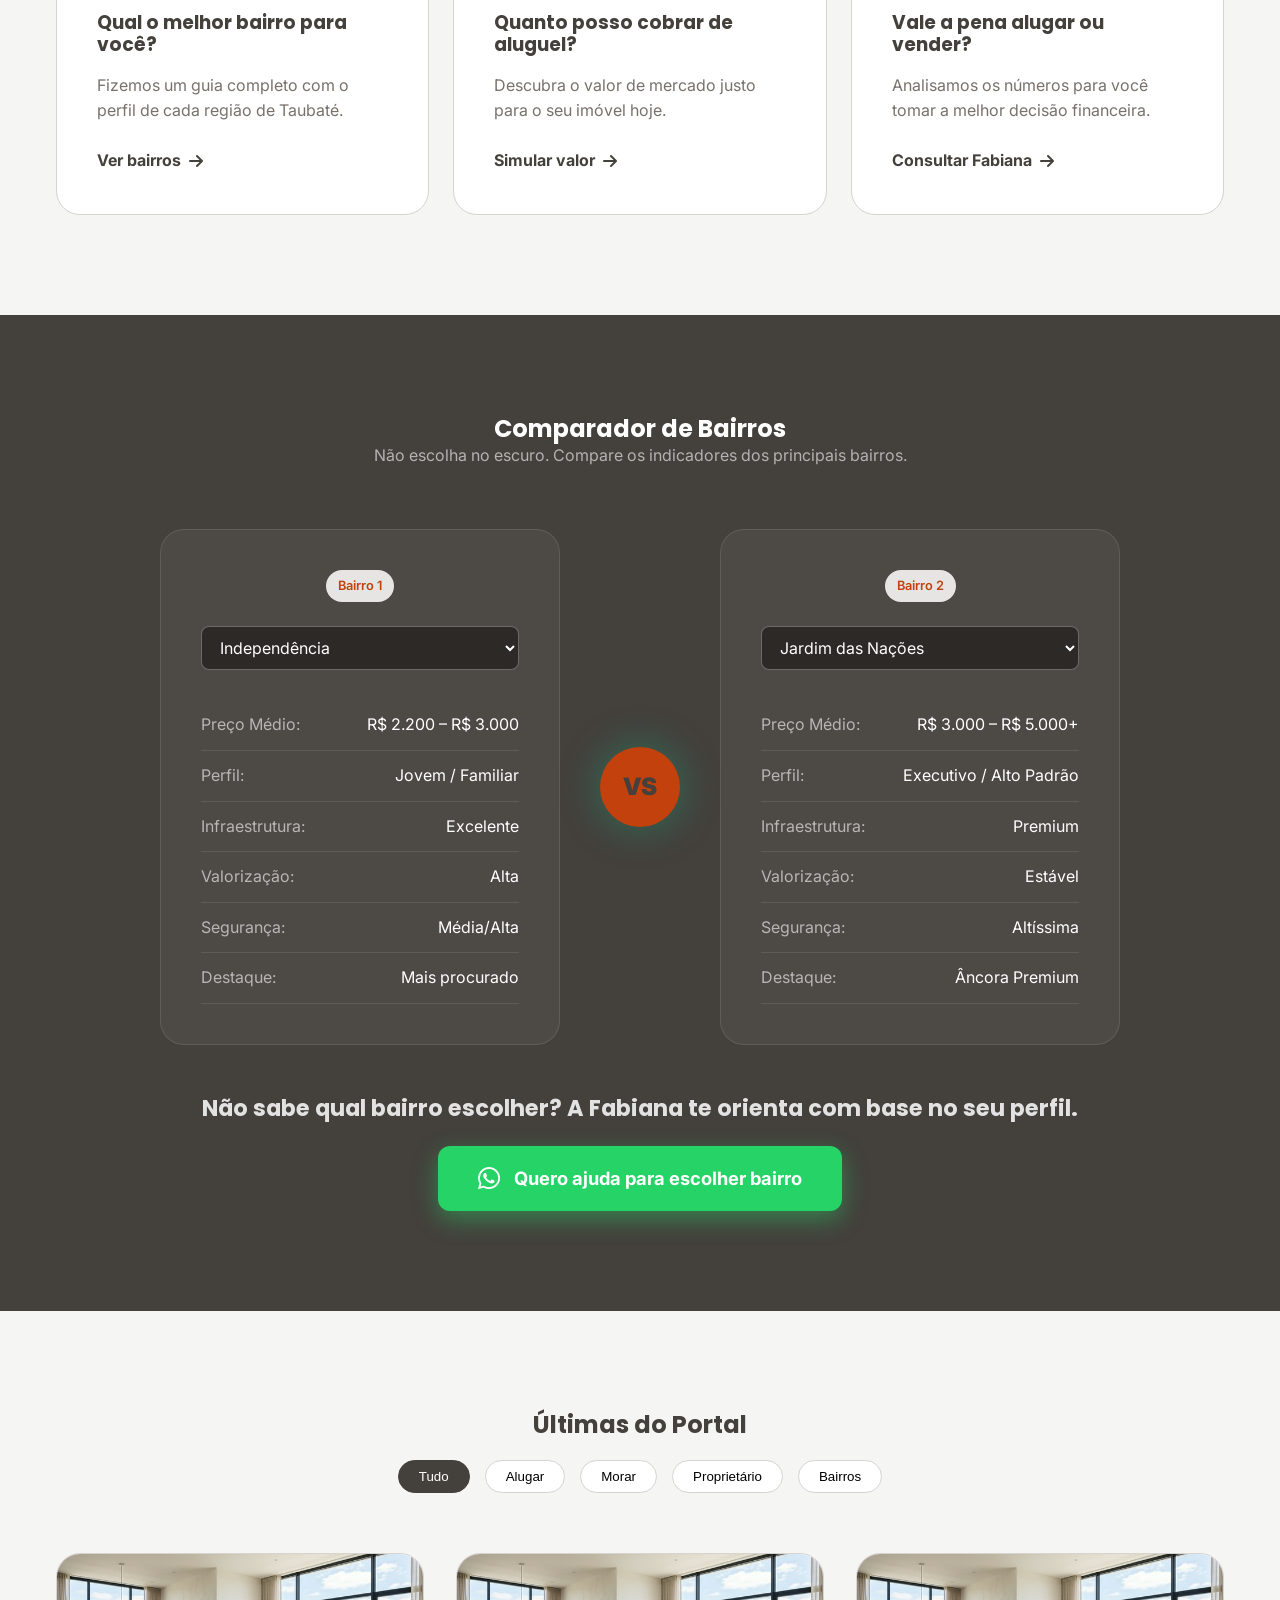
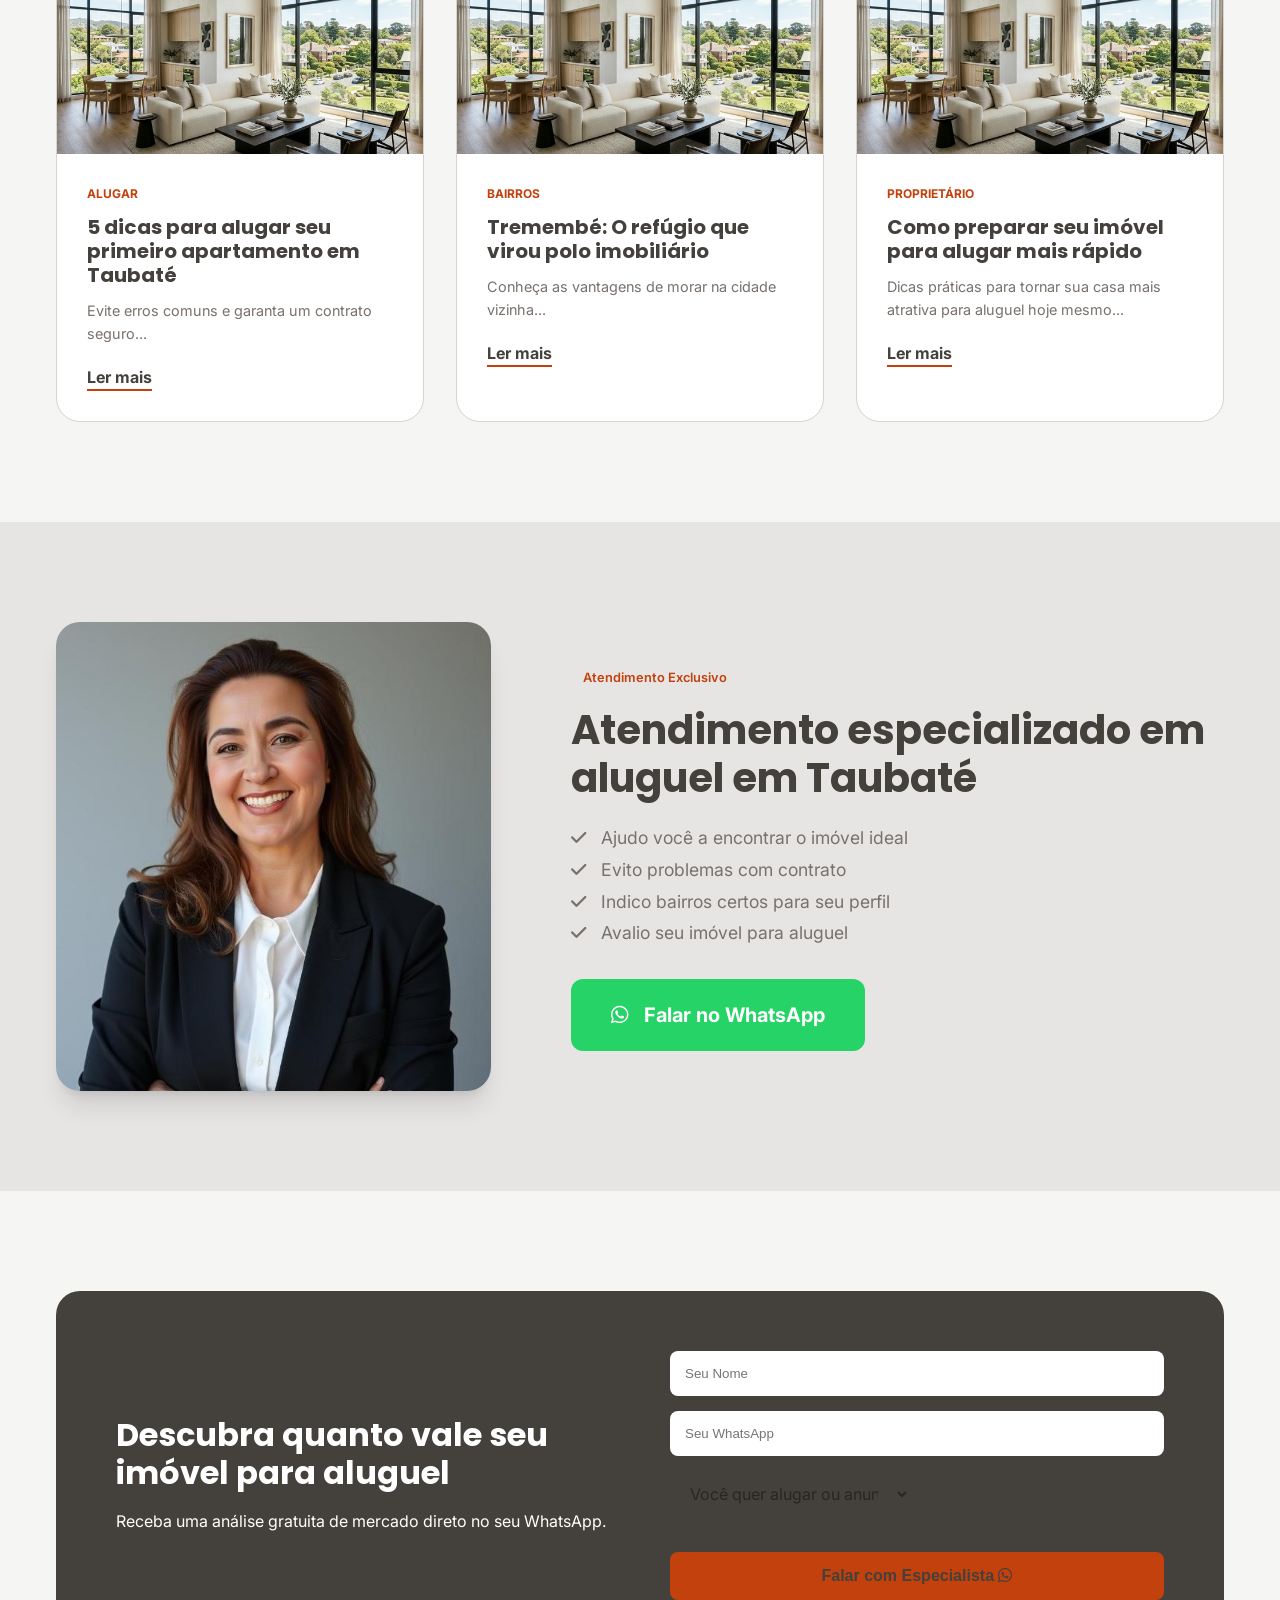
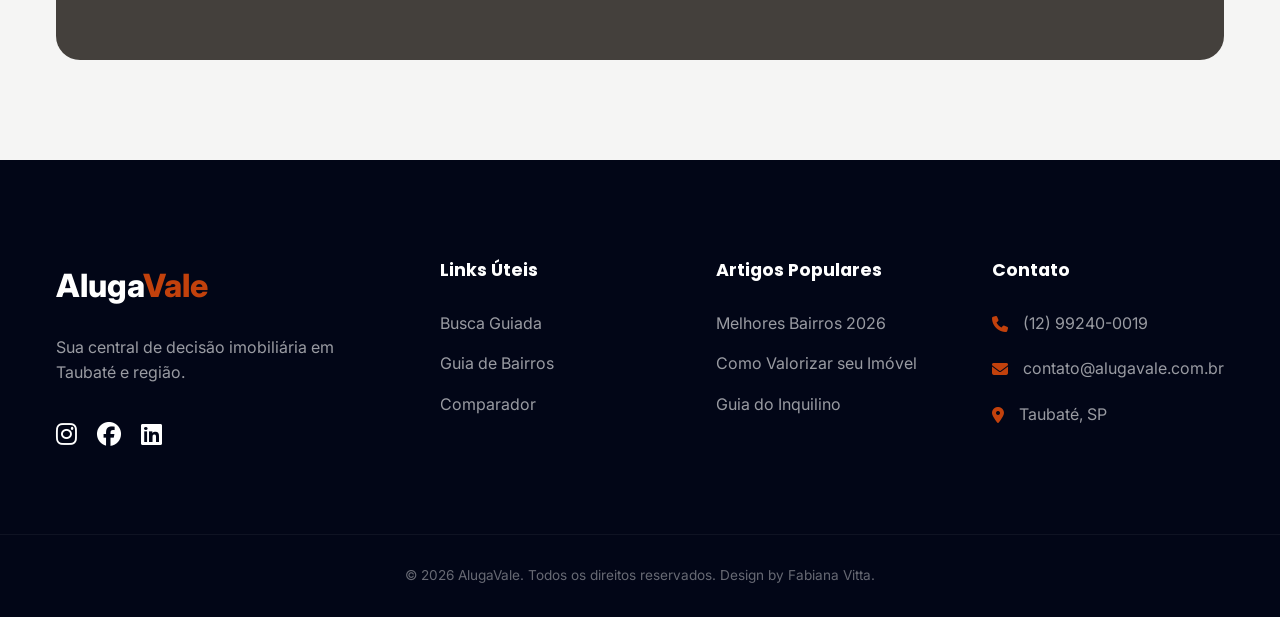
==== commit 4f2f5e53: "feat: Implementa funil de conversão completo com cadastro de imóveis, moderação e análise de crédito" ====
--- a/index.html
+++ b/index.html
@@ -36,9 +36,9 @@
                 Aluga<span>Vale</span>
             </a>
             <div class="nav-links">
+                <a href="imoveis.html">Imóveis</a>
+                <a href="cadastrar-imovel.html">Anunciar Imóvel</a>
                 <a href="#bairros">Bairros</a>
-                <a href="#comparacoes">Comparações</a>
-                <a href="#artigos">Artigos</a>
                 <a href="#sobre">Sobre</a>
             </div>
             <div class="nav-actions">
@@ -61,9 +61,9 @@
                     <p class="hero-subheadline">Descubra o melhor bairro, o preço justo e tenha acompanhamento de especialista local.</p>
                     
                     <div class="hero-buttons" style="flex-direction: column; align-items: flex-start; gap: 16px;">
-                        <a href="https://wa.me/5512992400019?text=Ol%C3%A1%2C%20quero%20ajuda%20para%20encontrar%20um%20im%C3%B3vel%20para%20alugar%20em%20Taubat%C3%A9" target="_blank" class="btn-primary" style="width: 100%; text-align: center; justify-content: center;">💬 Falar com a Fabiana agora</a>
-                        <a href="bairros.html" class="btn-secondary" style="width: 100%; text-align: center; justify-content: center;">📊 Descobrir melhor bairro para mim</a>
-                        <a href="#avaliacao" class="btn-secondary" style="width: 100%; text-align: center; justify-content: center;">💰 Descobrir valor do meu aluguel</a>
+                        <a href="imoveis.html" class="btn-primary" style="width: 100%; text-align: center; justify-content: center;">🔍 Ver imóveis disponíveis</a>
+                        <a href="cadastrar-imovel.html" class="btn-secondary" style="width: 100%; text-align: center; justify-content: center;">🏠 Quero anunciar meu imóvel</a>
+                        <a href="bairros.html" class="btn-secondary" style="width: 100%; text-align: center; justify-content: center;">📊 Guia de Bairros Taubaté</a>
                     </div>
                 </div>
                 
